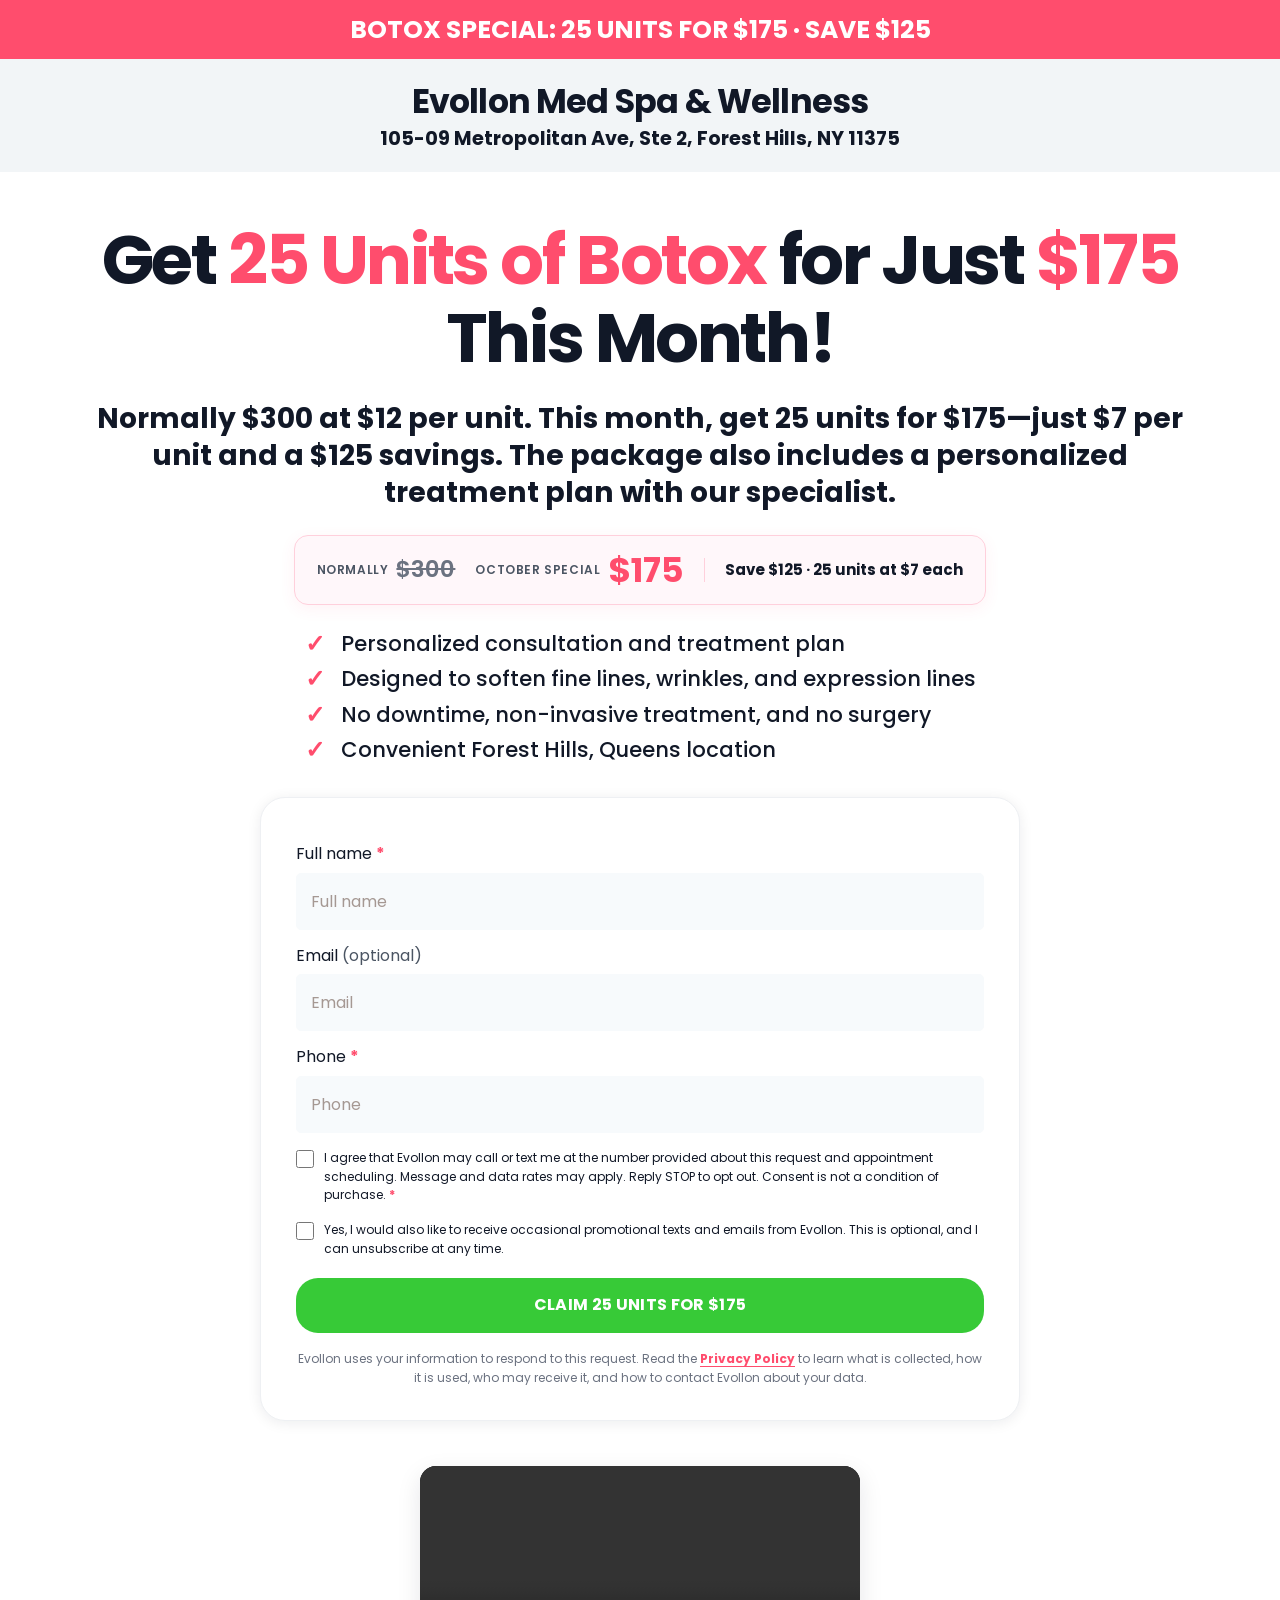
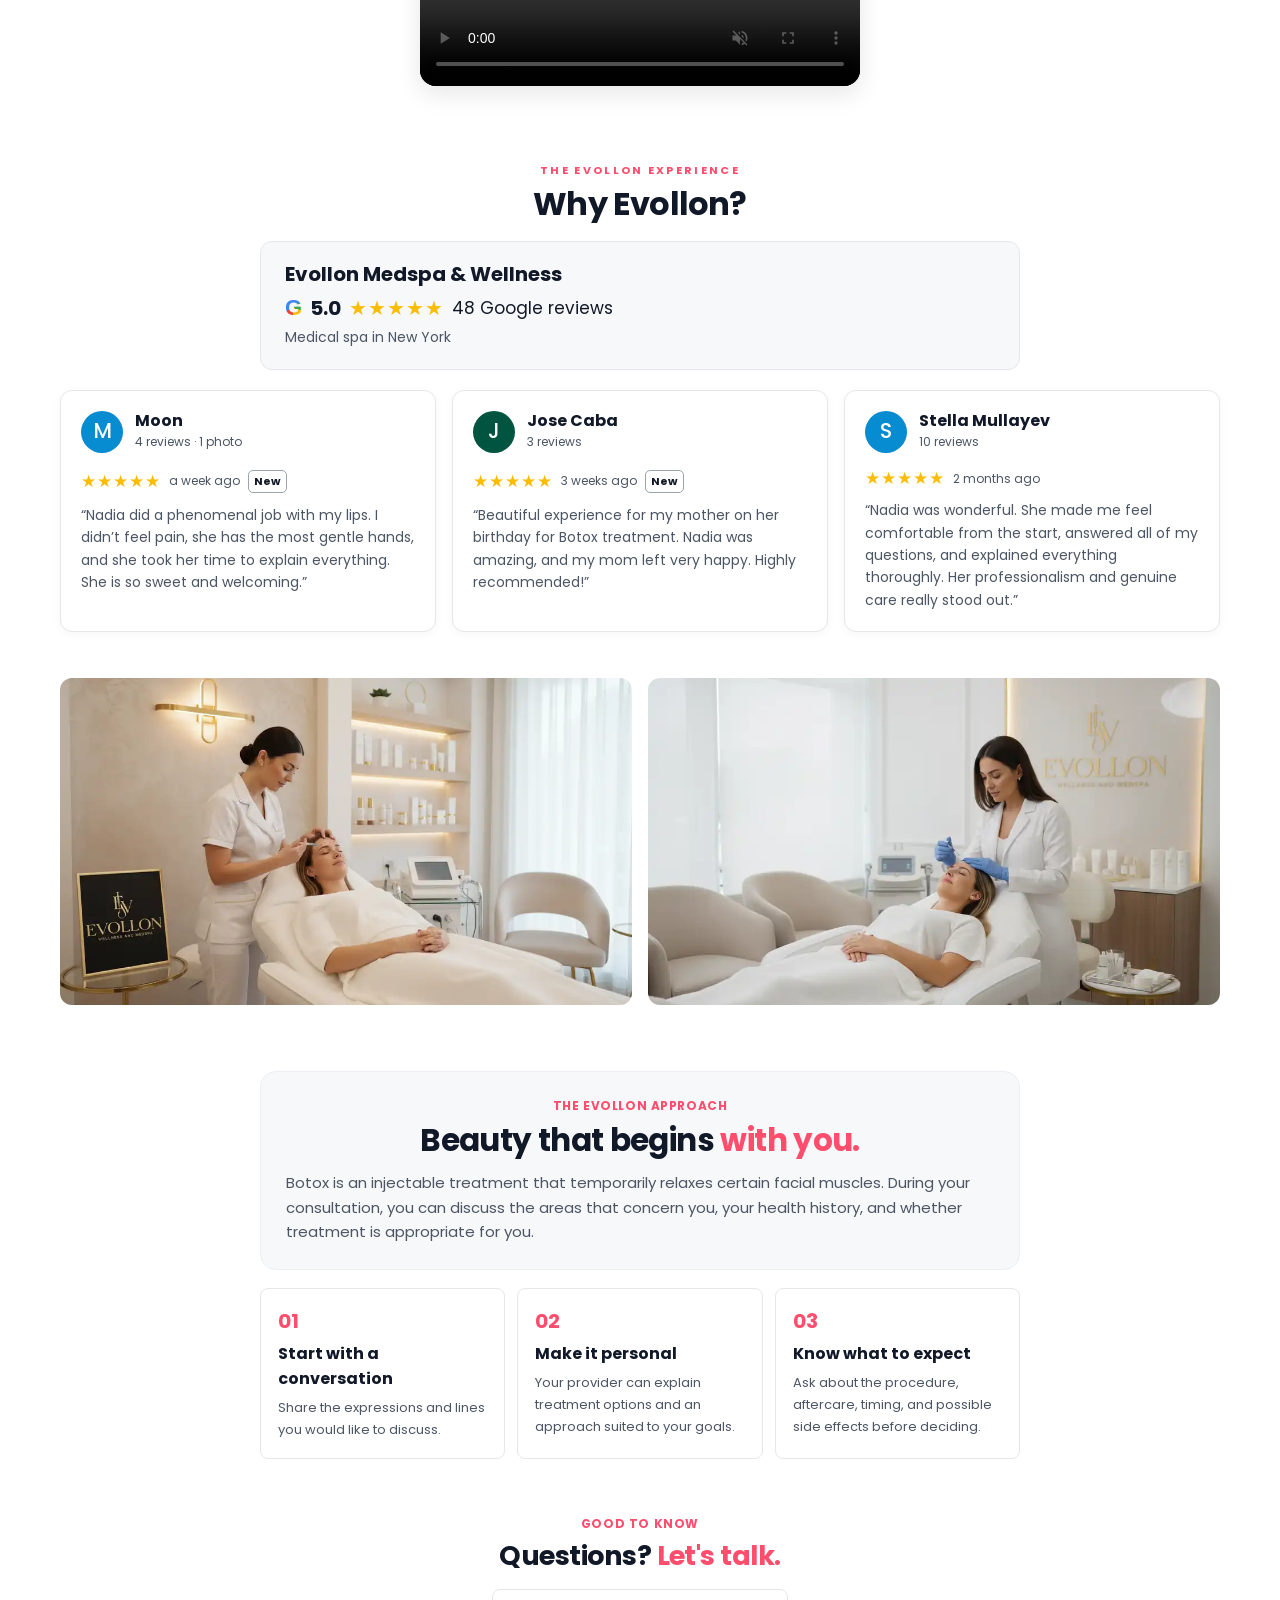
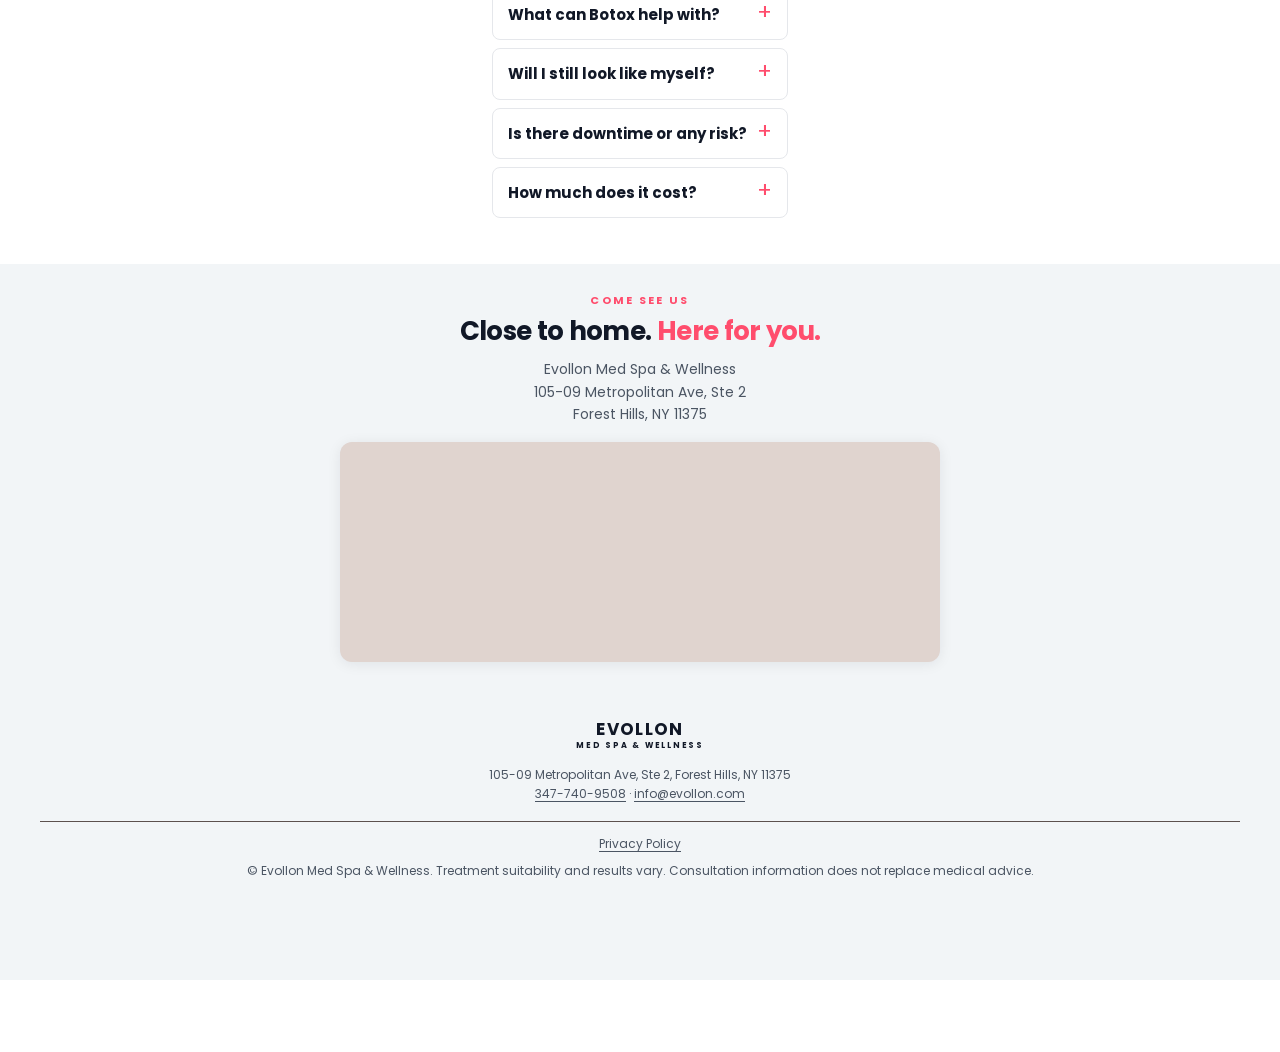
==== index.html @ 5fc11d5f "Update Botox promotional offer" ====
<!doctype html>
<html lang="en">
<head>
  <meta charset="utf-8">
  <meta name="viewport" content="width=device-width, initial-scale=1">
  <meta name="theme-color" content="#f8f2ee">
  <meta name="description" content="Explore Botox at Evollon Med Spa in Forest Hills, NY and request a personalized consultation.">
  <title>Botox Consultation | Evollon Med Spa</title>
  <link rel="preconnect" href="https://fonts.googleapis.com">
  <link rel="preconnect" href="https://fonts.gstatic.com" crossorigin>
  <link href="https://fonts.googleapis.com/css2?family=Poppins:ital,wght@0,400;0,500;0,600;0,700;1,400;1,700&amp;display=swap" rel="stylesheet">
  <link rel="stylesheet" href="styles.css">
  <script src="site.js" defer></script>
  <!-- Meta Pixel Code -->
  <script>
  !function(f,b,e,v,n,t,s)
  {if(f.fbq)return;n=f.fbq=function(){n.callMethod?
  n.callMethod.apply(n,arguments):n.queue.push(arguments)};
  if(!f._fbq)f._fbq=n;n.push=n;n.loaded=!0;n.version='2.0';
  n.queue=[];t=b.createElement(e);t.async=!0;
  t.src=v;s=b.getElementsByTagName(e)[0];
  s.parentNode.insertBefore(t,s)}(window,document,'script',
  'https://connect.facebook.net/en_US/fbevents.js');
  fbq('init','1474880180835813');
  fbq('track','PageView');
  </script>
  <noscript><img height="1" width="1" style="display:none" alt=""
  src="https://www.facebook.com/tr?id=1474880180835813&amp;ev=PageView&amp;noscript=1"></noscript>
  <!-- End Meta Pixel Code -->
</head>
<body data-treatment="botox">
  <div class="announcement">Botox Special: 25 Units for $175 · Save $125</div>
  <header class="site-header wrap">
    <div class="wordmark">Evollon Med Spa &amp; Wellness</div>
    <div class="header-address">105-09 Metropolitan Ave, Ste 2, Forest Hills, NY 11375</div>
  </header>
  <main>
    <section class="hero">
      <div class="hero-inner wrap">
        <div class="hero-copy">
          <div class="eyebrow"><span class="line"></span> A more rested look, still entirely you</div>
          <h1>Get <em>25 Units of Botox</em> for Just <em>$175</em> This Month!</h1>
          <p class="intro">Normally $300 at $12 per unit. This month, get 25 units for $175—just $7 per unit and a $125 savings. The package also includes a personalized treatment plan with our specialist.</p>
          <div class="offer-price" aria-label="Botox promotional pricing"><span class="offer-price-was"><small>Normally</small><s>$300</s></span><span class="offer-price-now"><small>October special</small><strong>$175</strong></span><span class="offer-price-save">Save $125 · 25 units at $7 each</span></div>
          <ul class="check-list"><li>Personalized consultation and treatment plan</li>
<li>Designed to soften fine lines, wrinkles, and expression lines</li>
<li>No downtime, non-invasive treatment, and no surgery</li>
<li>Convenient Forest Hills, Queens location</li></ul>
        </div>
      </div>
    </section>
    <section class="intro-strip"><div class="wrap strip-inner"><span>PERSONALIZED CARE</span><i></i><span>NATURAL LOOKING GOALS</span><i></i><span>FOREST HILLS, NEW YORK</span></div></section>
    <section class="content-section wrap" id="about"><div class="section-heading"><div class="eyebrow">THE EVOLLON APPROACH</div><h2>Beauty that begins <em>with you.</em></h2><p>Botox is an injectable treatment that temporarily relaxes certain facial muscles. During your consultation, you can discuss the areas that concern you, your health history, and whether treatment is appropriate for you.</p></div><div class="steps"><article class="step"><span>01</span><h3>Start with a conversation</h3><p>Share the expressions and lines you would like to discuss.</p></article>
<article class="step"><span>02</span><h3>Make it personal</h3><p>Your provider can explain treatment options and an approach suited to your goals.</p></article>
<article class="step"><span>03</span><h3>Know what to expect</h3><p>Ask about the procedure, aftercare, timing, and possible side effects before deciding.</p></article></div></section>
    <section class="consult-section" id="consultation"><div class="wrap consult-grid"><div class="consult-copy"><div class="eyebrow">LET'S TALK</div><h2>Your next step starts <em>here.</em></h2><p>Have a question about Botox? Share your details and Evollon will be in touch.</p><div class="contact-line"><span aria-hidden="true">⌖</span><div><strong>Visit us in Forest Hills</strong><br>105-09 Metropolitan Ave, Ste 2<br>Forest Hills, NY 11375<br><a href="tel:+13477409508">347-740-9508</a> · <a href="mailto:info@evollon.com">info@evollon.com</a></div></div></div><form class="form-card" id="lead-form" name="botox-lead" method="POST" data-netlify="true" aria-label="Ask about Botox"><input type="hidden" name="form-name" value="botox-lead"><input type="hidden" name="treatment" value="Botox"><input type="hidden" name="offer" value="25 units for $175 (normally $300; save $125)"><div class="form-title">Ask about Botox<span>We'll help you take the next step.</span></div><label for="full-name">Full name <span class="required">*</span></label><input id="full-name" name="name" autocomplete="name" required placeholder="Full name"><label for="email">Email <span class="optional">(optional)</span></label><input id="email" name="email" type="email" autocomplete="email" placeholder="Email"><label for="phone">Phone <span class="required">*</span></label><input id="phone" name="phone" type="tel" autocomplete="tel" inputmode="tel" required placeholder="Phone"><label class="consent-option" for="contact-consent"><input id="contact-consent" name="contact-consent" type="checkbox" value="Agreed" required><span>I agree that Evollon may call or text me at the number provided about this request and appointment scheduling. Message and data rates may apply. Reply STOP to opt out. Consent is not a condition of purchase. <span class="required">*</span></span></label><label class="consent-option" for="marketing-consent"><input id="marketing-consent" name="marketing-consent" type="checkbox" value="Agreed"><span>Yes, I would also like to receive occasional promotional texts and emails from Evollon. This is optional, and I can unsubscribe at any time.</span></label><button class="button button-primary submit" type="submit">Claim 25 units for $175</button><p class="form-fine">Evollon uses your information to respond to this request. Read the <a href="https://evollon.com/privacy-policy/" target="_blank" rel="noopener noreferrer">Privacy Policy</a> to learn what is collected, how it is used, who may receive it, and how to contact Evollon about your data.</p><div class="form-result" id="form-result" role="alert" hidden></div></form></div></section>
<section class="treatment-video" aria-label="Botox treatment video"><video controls autoplay muted loop playsinline preload="metadata"><source src="assets/evollon-botox.mp4" type="video/mp4">Your browser does not support this video.</video></section>
    <section class="trust-section"><div class="wrap trust-wrap"><div class="trust-heading"><div class="eyebrow">THE EVOLLON EXPERIENCE</div><h2>Why Evollon?</h2><div class="google-profile"><div class="google-profile-top"><strong>Evollon Medspa &amp; Wellness</strong></div><div><span class="google-g" aria-label="Google">G</span><b>5.0</b> <span class="stars" aria-label="5 out of 5 stars">★★★★★</span> <span>48 Google reviews</span></div><small>Medical spa in New York</small></div></div><div class="review-grid"><article class="review-card"><div class="review-head"><span class="review-avatar blue">M</span><div><strong>Moon</strong><small>4 reviews · 1 photo</small></div></div><div class="review-meta"><span class="stars" aria-label="5 out of 5 stars">★★★★★</span><span>a week ago</span><b>New</b></div><p>“Nadia did a phenomenal job with my lips. I didn’t feel pain, she has the most gentle hands, and she took her time to explain everything. She is so sweet and welcoming.”</p></article><article class="review-card"><div class="review-head"><span class="review-avatar green">J</span><div><strong>Jose Caba</strong><small>3 reviews</small></div></div><div class="review-meta"><span class="stars" aria-label="5 out of 5 stars">★★★★★</span><span>3 weeks ago</span><b>New</b></div><p>“Beautiful experience for my mother on her birthday for Botox treatment. Nadia was amazing, and my mom left very happy. Highly recommended!”</p></article><article class="review-card"><div class="review-head"><span class="review-avatar blue">S</span><div><strong>Stella Mullayev</strong><small>10 reviews</small></div></div><div class="review-meta"><span class="stars" aria-label="5 out of 5 stars">★★★★★</span><span>2 months ago</span></div><p>“Nadia was wonderful. She made me feel comfortable from the start, answered all of my questions, and explained everything thoroughly. Her professionalism and genuine care really stood out.”</p></article></div></div></section>
    <section class="evollon-gallery" aria-label="Evollon Med Spa treatment experience"><div class="wrap gallery-wrap"><img src="assets/evollon-treatment.webp" alt="Evollon Med Spa provider providing a facial treatment" width="1100" height="629" loading="lazy"><img src="assets/evollon-wellness.webp" alt="Evollon Med Spa provider attending to a client in a treatment room" width="1100" height="629" loading="lazy"></div></section>
    <section class="faq-section wrap"><div class="section-heading"><div class="eyebrow">GOOD TO KNOW</div><h2>Questions? <em>Let's talk.</em></h2></div><div class="faq-list"><details><summary>What can Botox help with?</summary><div class="answer">Botox can help soften some facial lines and wrinkles for a limited time. At your visit, your provider will talk with you about the areas you want to treat.</div></details>
<details><summary>Will I still look like myself?</summary><div class="answer">That is up to you and your provider. Tell them how much movement you want to keep. Your results may be different from someone else’s.</div></details>
<details><summary>Is there downtime or any risk?</summary><div class="answer">Many people return to their usual day soon after treatment. You may have redness, swelling, or bruising where you were treated. Botox also has important risks. Your provider will review them with you before treatment.</div></details>
<details><summary>How much does it cost?</summary><div class="answer">The regular price for 25 units is $300 at $12 per unit. This month’s promotional price is $175, or $7 per unit—a $125 savings. Ask your provider about the cost of any additional units before treatment.</div></details></div></section>
    <section class="visit-section"><div class="wrap visit-grid"><div><div class="eyebrow">COME SEE US</div><h2>Close to home. <em>Here for you.</em></h2><p>Evollon Med Spa &amp; Wellness<br>105-09 Metropolitan Ave, Ste 2<br>Forest Hills, NY 11375</p></div><div class="map-frame"><iframe title="Map to Evollon Med Spa in Forest Hills" src="https://www.google.com/maps?q=105-09%20Metropolitan%20Ave%20Ste%202%2C%20Forest%20Hills%2C%20NY%2011375&amp;output=embed" loading="lazy" referrerpolicy="no-referrer-when-downgrade"></iframe></div></div></section>
  </main>
  <footer><div class="wrap footer-inner"><div><span class="wordmark">EVOLLON <small>MED SPA &amp; WELLNESS</small></span><p>105-09 Metropolitan Ave, Ste 2, Forest Hills, NY 11375<br><a href="tel:+13477409508">347-740-9508</a> · <a href="mailto:info@evollon.com">info@evollon.com</a></p></div></div><div class="wrap footer-bottom"><a href="https://evollon.com/privacy-policy/" target="_blank" rel="noopener noreferrer">Privacy Policy</a><br>© Evollon Med Spa &amp; Wellness. Treatment suitability and results vary. Consultation information does not replace medical advice.</div></footer>
  <dialog class="thanks-dialog" id="thanks-dialog" aria-labelledby="thanks-title" aria-describedby="thanks-message"><h2 id="thanks-title">Thanks—your request has been received.</h2><p id="thanks-message">An Evollon team member will call or text you, usually within one business day. For immediate assistance, call <a href="tel:+13477409508">347-740-9508</a>.</p><button class="button button-primary" id="thanks-close" type="button">Close</button></dialog>
  <div class="sticky-cta is-hidden" id="sticky-cta"><a class="sticky-offer" href="#lead-form"><b>25 Units of Botox for $175</b><small>Normally $300 · Save $125 this October</small></a></div>
</body>
</html>
---- styles.css ----
:root{--ink:#312927;--muted:#6d625f;--rose:#ae6d72;--rose-dark:#93565c;--cream:#f8f2ee;--blush:#f2e6e2;--line:#e7dcd7;--white:#fff;--serif:"Poppins",Arial,sans-serif;--sans:"Poppins",Arial,sans-serif}
*{box-sizing:border-box}html{scroll-behavior:smooth}body{margin:0;background:var(--white);color:var(--ink);font-family:var(--sans);line-height:1.55}img{max-width:100%;display:block}button,input{font:inherit}a{color:inherit}.wrap{max-width:1200px;margin:0 auto;padding:0 28px}.announcement{background:var(--rose-dark);color:#fff;text-align:center;padding:9px 16px;font-size:11px;letter-spacing:.15em;text-transform:uppercase;font-weight:700}.announcement span{padding:0 10px;font-size:9px}.site-header{min-height:88px;display:flex;align-items:center;justify-content:space-between;gap:30px}.wordmark{text-decoration:none;font-family:var(--serif);font-size:28px;letter-spacing:.13em;line-height:.92;white-space:nowrap}.wordmark small{display:block;font-family:var(--sans);font-size:8px;letter-spacing:.29em;text-align:center;margin-top:8px;font-weight:700}.site-header nav{display:flex;align-items:center;gap:32px}.site-header nav a{text-decoration:none;font-size:13px;font-weight:700;color:var(--muted);padding:8px 0}.site-header nav a[aria-current=page]{color:var(--rose-dark);border-bottom:2px solid var(--rose-dark)}.header-phone{text-decoration:none;color:var(--rose-dark);font-size:13px;font-weight:700;white-space:nowrap}.header-phone span{padding-left:8px}.hero{background:var(--cream);overflow:hidden}.hero-inner{display:grid;grid-template-columns:1.1fr .9fr;min-height:650px;gap:70px;align-items:center}.hero-copy{padding:70px 0 75px}.eyebrow{font-size:11px;letter-spacing:.21em;text-transform:uppercase;color:var(--rose-dark);font-weight:700;display:flex;align-items:center;gap:12px}.line{height:1px;width:29px;background:var(--rose-dark);display:inline-block}.hero h1,.section-heading h2,.consult-copy h2,.visit-section h2,.other-treatment h2{font-family:var(--serif);font-weight:500;line-height:1.13;letter-spacing:-.025em}.hero h1{font-size:clamp(52px,5.5vw,83px);margin:25px 0 22px;max-width:650px}.hero h1 em,.section-heading h2 em,.consult-copy h2 em,.visit-section h2 em{color:var(--rose-dark);font-weight:500}.intro{font-size:17px;max-width:535px;color:var(--muted);margin:0 0 22px;line-height:1.75}.check-list{list-style:none;padding:0;margin:0 0 32px;display:grid;gap:9px;font-size:14px;font-weight:600}.check-list li{display:flex;align-items:start;gap:10px}.check-list li:before{content:"✓";display:grid;place-items:center;width:21px;height:21px;flex:0 0 21px;border-radius:50%;background:#eedbd8;color:var(--rose-dark);font-weight:800;font-size:13px}.hero-actions{display:flex;align-items:center;flex-wrap:wrap;gap:22px}.button{min-height:54px;display:inline-flex;justify-content:center;align-items:center;gap:30px;padding:13px 24px;text-decoration:none;border-radius:3px;border:1px solid transparent;font-size:12px;letter-spacing:.08em;text-transform:uppercase;font-weight:700;cursor:pointer;transition:background .2s,color .2s,transform .2s}.button:hover{transform:translateY(-2px)}.button-primary{background:var(--rose-dark);color:#fff}.button-primary:hover{background:#784449}.button-outline{border-color:var(--rose-dark);color:var(--rose-dark);background:transparent}.button-outline:hover{background:var(--rose-dark);color:#fff}.text-link{font-size:13px;color:var(--ink);text-underline-offset:4px}.price-note{margin-top:34px;display:flex;align-items:center;gap:12px;border-top:1px solid var(--line);padding-top:20px;max-width:490px}.price-note>span{font-size:25px;color:var(--rose)}.price-note strong{display:block;font-size:13px}.price-note small{display:block;color:var(--muted);font-size:12px}.hero-art{height:650px;position:relative;align-self:stretch;min-width:0}.hero-art img{width:100%;height:100%;object-fit:cover;object-position:center 25%}.hero-art:before{content:"";position:absolute;z-index:1;inset:18px -18px -18px 18px;border:1px solid #d7beb8;pointer-events:none}.photo-caption{position:absolute;z-index:2;left:-26px;bottom:30px;background:#fff;padding:15px 19px;font-family:var(--serif);font-size:17px;font-style:italic;box-shadow:0 10px 35px #31292718}.photo-caption span{font-family:var(--sans);font-style:normal;font-size:9px;font-weight:700;letter-spacing:.18em;margin-left:30px}.intro-strip{background:#e9d7d1;padding:19px 0}.strip-inner{display:flex;align-items:center;justify-content:center;gap:36px;color:#7c5856}.strip-inner span{font-size:10px;letter-spacing:.22em;font-weight:700}.strip-inner i{width:4px;height:4px;border-radius:50%;background:#a16c69}.content-section{padding-top:112px;padding-bottom:118px}.section-heading{text-align:center;max-width:690px;margin:0 auto}.section-heading .eyebrow{justify-content:center}.section-heading h2,.consult-copy h2,.visit-section h2{font-size:clamp(39px,4vw,59px);margin:18px 0}.section-heading p{color:var(--muted);font-size:16px;line-height:1.8;margin:0}.steps{display:grid;grid-template-columns:repeat(3,1fr);gap:22px;margin-top:62px}.step{padding:29px 28px 30px;border:1px solid var(--line);background:#fffaf8}.step span{color:var(--rose);font-family:var(--serif);font-size:31px}.step h3{font-family:var(--serif);font-size:23px;font-weight:500;margin:16px 0 7px}.step p{font-size:14px;color:var(--muted);line-height:1.7;margin:0}.consult-section{background:var(--cream);padding:100px 0}.consult-grid{display:grid;grid-template-columns:1fr 1fr;gap:11%;align-items:center}.consult-copy h2{max-width:500px}.consult-copy>p{max-width:490px;color:var(--muted);font-size:16px;line-height:1.8;margin-bottom:36px}.contact-line{display:flex;align-items:start;gap:17px;margin-top:24px;font-size:14px;color:var(--muted)}.contact-line>span{display:grid;place-items:center;flex:0 0 35px;height:35px;border-radius:50%;background:#ead7d0;color:var(--rose-dark);font-size:19px}.contact-line strong{color:var(--ink)}.contact-line a{color:var(--rose-dark)}.form-card{background:#fff;padding:40px;box-shadow:0 18px 50px #4b2b2714;border:1px solid #f0e7e3}.form-title{font-family:var(--serif);font-size:30px;line-height:1.2;margin-bottom:30px}.form-title span{display:block;font-family:var(--sans);font-size:13px;color:var(--muted);margin-top:9px}.form-card label{display:block;font-size:12px;font-weight:700;margin:18px 0 7px}.form-card input{width:100%;height:50px;border:1px solid #e9ded9;background:#fcfaf9;border-radius:2px;padding:0 14px;color:var(--ink);outline:none}.form-card input:focus{border-color:var(--rose-dark);box-shadow:0 0 0 3px #ae6d7220}.form-card input::placeholder{color:#a59893}.submit{width:100%;margin-top:26px}.form-fine{font-size:11px;line-height:1.6;color:var(--muted);margin:16px 0 0}.form-result{margin-top:18px;background:#f6ebe7;padding:15px;font-size:13px;overflow-wrap:anywhere}.form-result a{color:var(--rose-dark);font-weight:700}.faq-section{padding-top:108px;padding-bottom:110px}.faq-list{max-width:820px;margin:43px auto 0}.faq-list details{border-bottom:1px solid var(--line)}.faq-list details:first-child{border-top:1px solid var(--line)}.faq-list summary{padding:20px 36px 20px 4px;cursor:pointer;list-style:none;font-weight:700;font-size:15px;position:relative}.faq-list summary::-webkit-details-marker{display:none}.faq-list summary:after{content:"+";position:absolute;right:4px;top:15px;font-size:25px;line-height:1;color:var(--rose-dark);font-weight:400}.faq-list details[open] summary:after{content:"−"}.answer{font-size:14px;color:var(--muted);line-height:1.8;padding:0 30px 20px 4px}.visit-section{background:#f3e8e3;padding:83px 0}.visit-grid{display:grid;grid-template-columns:.83fr 1.17fr;gap:10%;align-items:center}.visit-section h2{max-width:480px}.visit-section p{line-height:1.8;color:var(--muted);margin:24px 0}.map-frame{height:320px;background:#e0d4cf;box-shadow:0 15px 45px #392b2720}.map-frame iframe{width:100%;height:100%;border:0}.other-treatment{display:flex;align-items:center;justify-content:space-between;gap:20px;padding-top:57px;padding-bottom:57px}.other-treatment h2{font-size:32px;margin:10px 0 0}footer{background:#342c2a;color:#fff;padding:55px 0 100px}.footer-inner{display:flex;justify-content:space-between;gap:20px;align-items:start}.footer-inner .wordmark{display:inline-block}.footer-inner p,.footer-bottom{font-size:12px;color:#d1c5c0}.footer-inner p{margin:21px 0 0}.footer-inner>a{font-size:15px;color:#fff}.footer-bottom{margin-top:49px;border-top:1px solid #5c514e;padding-top:21px}.sticky-cta{position:fixed;z-index:20;bottom:0;left:0;right:0;background:#fff;box-shadow:0 -4px 25px #31292718;padding:12px 28px;display:none;align-items:center;justify-content:center;gap:20px;font-size:13px;font-weight:700}.sticky-cta a{background:var(--rose-dark);color:#fff;text-decoration:none;padding:10px 18px;font-size:12px;letter-spacing:.05em}.sticky-cta a span{padding-left:12px}#consultation{scroll-margin-top:20px}
@media(max-width:900px){.site-header{min-height:76px}.hero-inner{gap:30px}.hero-art{height:570px}.hero h1{font-size:56px}.consult-grid{gap:6%}.form-card{padding:30px}.visit-grid{gap:6%}}
@media(max-width:700px){.wrap{padding-left:20px;padding-right:20px}.announcement{font-size:9px;letter-spacing:.1em}.site-header{flex-wrap:wrap;min-height:0;padding-top:19px;padding-bottom:16px;gap:16px}.wordmark{font-size:23px}.site-header nav{order:3;width:100%;justify-content:center;gap:35px}.site-header nav a{font-size:12px}.header-phone{font-size:12px}.hero-inner{display:flex;flex-direction:column;gap:0;padding-top:0;padding-bottom:0}.hero-copy{padding:55px 0 38px}.hero h1{font-size:clamp(47px,11vw,65px);margin:19px 0}.intro{font-size:15px}.hero-actions{align-items:start;gap:15px;flex-direction:column}.hero-art{height:470px;width:100%;align-self:auto}.hero-art:before{inset:14px -8px -14px 8px}.photo-caption{left:-8px;bottom:18px;font-size:14px}.strip-inner{gap:11px;flex-wrap:wrap}.strip-inner span{font-size:8px;letter-spacing:.1em}.content-section,.faq-section{padding-top:75px;padding-bottom:75px}.section-heading h2,.consult-copy h2,.visit-section h2{font-size:42px}.section-heading p{font-size:15px}.steps{grid-template-columns:1fr;margin-top:35px;gap:12px}.step{padding:22px}.step h3{margin-top:7px}.consult-section{padding:72px 0}.consult-grid,.visit-grid{grid-template-columns:1fr;gap:36px}.consult-copy>p{font-size:15px}.form-card{padding:26px}.visit-section{padding:70px 0}.map-frame{height:290px}.other-treatment{align-items:start;flex-direction:column}.other-treatment h2{font-size:30px}.footer-inner{flex-direction:column}.footer-bottom{margin-top:30px}.sticky-cta{display:flex}.sticky-cta.is-hidden{display:none}body{padding-bottom:56px}}
@media(max-width:390px){.header-phone{font-size:11px}.wordmark{font-size:20px}.announcement span{padding:0 4px}.hero h1{font-size:45px}.strip-inner i{display:none}.strip-inner span{width:100%;text-align:center}}
@media(prefers-reduced-motion:reduce){html{scroll-behavior:auto}.button{transition:none}}

/* Reference-inspired, image-free treatment funnel */
:root{--ink:#111827;--muted:#4b5563;--rose:#ff5c8a;--rose-dark:#ff4d6d;--cream:#f2f5f7;--blush:#f7f8fa;--line:#e5e7eb;--serif:"Poppins",Arial,sans-serif}
body{font-family:var(--sans);padding-bottom:72px}
main{display:flex;flex-direction:column}
.announcement{background:var(--rose-dark);font-size:14px;letter-spacing:.025em;padding:12px 16px}
.site-header{background:var(--cream);max-width:none;min-height:0;padding:17px 16px 15px;display:flex;flex-direction:column;justify-content:center;gap:8px;text-align:center}
.wordmark{font-family:var(--sans);font-size:23px;font-weight:700;letter-spacing:.08em}
.wordmark small{font-size:8px;letter-spacing:.22em;margin-top:5px}
.site-header nav{display:flex;order:0;width:auto;gap:24px;justify-content:center}
.site-header nav a{padding:3px 0;font-size:12px}
.site-header .header-phone{font-size:12px;font-weight:600}
.hero{order:0;background:#fff}
.hero-inner{display:block;max-width:760px;min-height:0;text-align:center;padding:0 20px}
.hero-copy{padding:30px 0 18px}
.hero .eyebrow{justify-content:center;font-size:11px;letter-spacing:.1em}
.hero .eyebrow .line{display:none}
.hero h1{font-family:var(--sans);font-size:clamp(32px,5vw,49px);font-weight:700;letter-spacing:-.035em;line-height:1.18;max-width:none;margin:18px auto 12px}
.hero h1 em{font-family:var(--sans);font-weight:700;font-style:normal;color:var(--rose-dark)}
.hero .intro{margin:0 auto 16px;max-width:630px;font-size:17px;line-height:1.55;color:var(--ink);font-weight:500}
.check-list{width:fit-content;text-align:left;margin:0 auto 20px;gap:5px;font-size:16px;font-weight:500}
.check-list li:before{background:none;display:block;width:18px;flex-basis:18px;color:var(--rose-dark);font-size:17px}
.hero-actions{justify-content:center;gap:13px}
.hero-actions .text-link{font-size:12px}
.button{border-radius:20px;min-height:48px;letter-spacing:.02em;font-size:13px}
.button-primary{background:#37ca37}
.button-primary:hover{background:#28aa28}
.price-note{justify-content:center;text-align:center;border:1px solid var(--line);background:#f7f8fa;border-radius:12px;padding:11px 16px;max-width:550px;margin:21px auto 0}
.price-note>span{color:var(--rose-dark)}
.price-note strong{font-size:14px}
.price-note small{font-size:12px}
.intro-strip{display:none}
.consult-section{order:1;background:#fff;padding:0 16px 45px}
.consult-grid{display:block;max-width:600px;padding:0}
.consult-copy{display:none}
.form-card{max-width:550px;margin:0 auto;border-radius:25px;padding:22px 24px 26px;box-shadow:0 2px 14px #11182714;border:1px solid #eef0f3}
.form-title{font-family:var(--sans);font-size:21px;font-weight:700;text-align:center;margin-bottom:18px}
.form-title span{font-family:var(--sans);font-size:13px;font-weight:400}
.form-card label{font-size:14px;font-weight:400;margin:13px 0 5px}
.form-card input{background:#f7fafc;border-color:#f7fafc;border-radius:5px;height:51px}
.form-card input:focus{border-color:#188bf6;box-shadow:none}
.submit{margin-top:20px;width:100%;border-radius:19px}
.form-fine{font-size:11px;text-align:center;color:#6b7280}
.form-result{border-radius:8px}
.content-section{order:2;max-width:none;background:#fff;padding:22px 16px 36px}
.content-section .section-heading{max-width:760px;background:#f7f8fa;border:1px solid #eceff3;border-radius:16px;padding:25px 25px 0}
.section-heading .eyebrow{font-size:12px;letter-spacing:.05em}
.section-heading h2{font-family:var(--sans);font-size:31px;font-weight:700;letter-spacing:-.02em;margin:7px 0 13px}
.section-heading h2 em{font-style:normal;color:var(--rose-dark);font-weight:700}
.section-heading p{font-size:15px;text-align:left;line-height:1.65;padding-bottom:24px}
.steps{max-width:760px;margin:18px auto 0;gap:12px}
.step{background:#fff;border-radius:8px;padding:17px}
.step span{font-family:var(--sans);font-weight:700;color:var(--rose-dark);font-size:20px}
.step h3{font-family:var(--sans);font-size:16px;font-weight:700;margin:5px 0}
.step p{font-size:13px}
.faq-section{order:3;max-width:792px;padding:20px 16px 38px}
.faq-section .section-heading h2{font-size:27px}
.faq-list{margin:18px auto 0}
.faq-list details{border:1px solid var(--line);border-radius:8px;margin-bottom:8px}
.faq-list details:first-child{border-top:1px solid var(--line)}
.faq-list summary{padding:13px 40px 13px 15px;font-size:15px}
.faq-list summary:after{right:15px;top:11px;font-size:22px}
.answer{padding:0 15px 14px;font-size:14px}
.visit-section{order:4;background:var(--cream);padding:28px 16px 36px}
.visit-grid{display:block;max-width:600px;padding:0;text-align:center}
.visit-section .eyebrow{justify-content:center}
.visit-section h2{font-family:var(--sans);font-size:26px;font-weight:700;max-width:none;margin:8px 0 12px}
.visit-section h2 em{font-style:normal;font-weight:700;color:var(--rose-dark)}
.visit-section p{margin:0 0 16px;font-size:14px;line-height:1.6}
.visit-section .button{margin-bottom:18px;background:#fff;border-color:var(--line);color:var(--ink)}
.map-frame{height:220px;border-radius:12px;overflow:hidden;box-shadow:0 2px 14px #11182714}
.other-treatment{order:5;max-width:760px;padding:28px 16px;justify-content:center;text-align:center;flex-wrap:wrap}
.other-treatment h2{font-family:var(--sans);font-size:20px;font-weight:700}
.other-treatment .button{border-color:var(--rose-dark);color:var(--rose-dark)}
footer{background:var(--cream);color:var(--ink);padding:24px 16px 100px;text-align:center}
.footer-inner{display:block;padding:0}
.footer-inner .wordmark{font-size:17px}
.footer-inner p,.footer-bottom{color:var(--muted)}
.footer-inner p{margin:10px 0}
.footer-inner>a{color:var(--ink)}
.footer-bottom{margin-top:18px;padding:13px 0 0}
.sticky-cta{display:flex;background:#fffffff0;backdrop-filter:blur(8px);border-top:1px solid var(--line);box-shadow:none;padding:9px 16px}
.sticky-cta .sticky-offer{display:block;width:100%;max-width:760px;margin:0 auto;background:var(--rose-dark);color:#fff;border-radius:28px;padding:10px 18px;text-align:center;text-decoration:none;line-height:1.2}
.sticky-offer b,.sticky-offer small{display:block}.sticky-offer b{font-size:16px;font-weight:700}.sticky-offer small{font-size:11px;font-weight:400;margin-top:3px}
.sticky-cta.is-hidden{display:none}
.thanks-dialog{width:min(420px,calc(100% - 32px));border:1px solid var(--line);border-radius:18px;padding:32px;text-align:center;box-shadow:0 18px 65px #11182733;color:var(--ink);font-family:var(--sans)}
.thanks-dialog::backdrop{background:#11182799}
.thanks-dialog h2{font-size:23px;line-height:1.3;margin:0 0 24px}
.thanks-dialog .button{min-width:140px;background:var(--rose-dark)}
@media(max-width:700px){.announcement{font-size:12px}.site-header{padding:15px 16px}.hero-copy{padding:27px 0 17px}.hero h1{font-size:clamp(31px,8vw,40px)}.hero .intro{font-size:15px}.check-list{font-size:15px}.hero-actions{flex-direction:column;align-items:center}.content-section{padding-top:14px}.steps{grid-template-columns:1fr}.form-card{padding:20px}.other-treatment{flex-direction:column;align-items:center}.sticky-cta{justify-content:space-between;font-size:12px}.sticky-cta span{max-width:55%}}

/* Larger, screenshot-inspired hero while keeping Evollon's current offer neutral. */
.announcement{font-size:clamp(16px,2.1vw,25px);font-weight:700;line-height:1.25;padding:14px 16px;letter-spacing:0;white-space:nowrap}
.announcement u{text-underline-offset:4px;text-decoration-thickness:2px}
.site-header{padding:23px 16px 20px;gap:4px}
.site-header .wordmark{font-family:var(--sans);font-size:clamp(25px,2.6vw,34px);font-weight:700;letter-spacing:-.025em;line-height:1.2}
.header-address{font-size:clamp(14px,1.5vw,20px);font-weight:700;line-height:1.35}
.site-header nav{margin-top:7px;gap:22px}
.site-header .header-phone{margin-top:2px}
.hero-inner{max-width:1210px;padding:0 20px}
.hero-copy{padding:49px 0 17px}
.hero .eyebrow{display:none}
.hero h1{font-size:clamp(42px,5.4vw,72px);line-height:1.13;letter-spacing:-.035em;max-width:1190px;margin:0 auto 23px}
.hero .intro{font-size:clamp(19px,2.2vw,30px);font-weight:700;line-height:1.3;max-width:1110px;margin-bottom:25px}
.offer-price{display:flex;align-items:center;justify-content:center;gap:20px;flex-wrap:wrap;width:fit-content;max-width:760px;margin:0 auto 25px;padding:16px 22px;border:1px solid #ffd0dc;border-radius:14px;background:#fff7fa;box-shadow:0 4px 16px #ff4d6d12}
.offer-price span{display:flex;align-items:center;gap:8px}
.offer-price small{font-size:12px;font-weight:600;color:var(--muted);text-transform:uppercase;letter-spacing:.05em}
.offer-price-was s{font-size:23px;color:#6b7280;font-weight:600}
.offer-price-now strong{font-size:34px;line-height:1;color:var(--rose-dark)}
.offer-price-save{padding-left:20px;border-left:1px solid #ffd0dc;color:var(--ink);font-size:15px;font-weight:700}
.check-list{max-width:930px;margin:0 auto 15px;font-size:clamp(17px,1.65vw,23px);line-height:1.35;gap:7px}
.check-list li{gap:12px}
.check-list li:before{font-size:24px;width:24px;flex-basis:24px;line-height:1.2}
.price-note{max-width:640px;margin:27px auto 0}
.consult-grid{max-width:760px}
.form-card{max-width:760px;padding:30px 35px 32px}
.form-title{display:none}
.form-card label{font-size:16px;margin:14px 0 6px}
.form-card label .required{color:var(--rose-dark);font-weight:700}
.form-card input{height:57px;font-size:16px}
.submit{font-size:16px;border-radius:22px;min-height:55px}
.form-fine{font-size:12px}
.treatment-video{order:1;max-width:760px;width:100%;margin:0 auto 46px;padding:0 16px;text-align:center}
.treatment-video video{display:block;width:min(100%,440px);max-height:680px;margin:0 auto;border-radius:16px;background:#111;box-shadow:0 8px 24px #1118271a}
.trust-section{order:2;background:#fff;padding:30px 16px 46px}
.trust-wrap{max-width:1160px;padding:0}
.trust-heading{text-align:center;max-width:760px;margin:0 auto}
.trust-heading .eyebrow{justify-content:center}
.trust-heading h2{font-size:32px;line-height:1.2;margin:6px 0 18px;font-weight:700;letter-spacing:-.025em}
.google-profile{background:#f7f8fa;border:1px solid var(--line);border-radius:12px;padding:20px 24px;text-align:left}
.google-profile-top{display:flex;justify-content:space-between;align-items:center;gap:14px;margin-bottom:6px}
.google-profile>strong{font-size:20px;display:block;margin-bottom:6px}
.google-profile-top>strong{font-size:20px;line-height:1.25}
.google-badge{display:inline-flex;align-items:center;gap:6px;white-space:nowrap;font-size:12px;font-weight:600;color:#5f6368}
.google-g{font-size:22px;font-family:Arial,sans-serif;font-weight:700;line-height:1;background:conic-gradient(from -45deg,#4285f4 0 25%,#34a853 0 42%,#fbbc05 0 64%,#ea4335 0 82%,#4285f4 0);-webkit-background-clip:text;background-clip:text;color:transparent}
.google-profile div{display:flex;align-items:center;flex-wrap:wrap;gap:8px;font-size:17px}
.google-profile div>b{font-size:20px}
.google-profile small{display:block;color:var(--muted);font-size:14px;margin-top:3px}
.stars{color:#fbbc04;letter-spacing:1px;font-size:20px;line-height:1}
.review-grid{display:grid;grid-template-columns:repeat(3,1fr);gap:16px;margin-top:20px}
.review-card{border:1px solid var(--line);border-radius:12px;padding:20px;background:#fff;box-shadow:0 2px 10px #1118270a}
.review-head{display:flex;gap:12px;align-items:center}
.review-avatar{width:42px;height:42px;border-radius:50%;display:grid;place-items:center;color:#fff;font-size:21px;font-weight:500}
.review-avatar.blue{background:#078bd1}.review-avatar.green{background:#005440}
.review-head strong{display:block;font-size:16px;line-height:1.2}.review-head small{display:block;font-size:12px;color:var(--muted);margin-top:3px}
.review-meta{display:flex;align-items:center;gap:8px;flex-wrap:wrap;margin:17px 0 11px;font-size:12px;color:var(--muted)}
.review-meta .stars{font-size:17px}.review-meta b{font-size:11px;border:1px solid #9ca3af;border-radius:5px;padding:2px 5px;color:var(--ink)}
.review-card p{font-size:14px;line-height:1.6;color:#4b5563;margin:0}
.evollon-gallery{order:3;background:#fff;padding:0 16px 44px}
.gallery-wrap{max-width:1160px;padding:0;display:grid;grid-template-columns:1fr 1fr;gap:16px}
.gallery-wrap img{width:100%;height:auto;aspect-ratio:1100/629;object-fit:cover;border-radius:12px;background:#f2f5f7}
.content-section{order:4}.faq-section{order:5}.visit-section{order:6}.other-treatment{order:7}
@media(max-width:700px){.announcement{font-size:clamp(12px,3.4vw,14px);padding:11px 8px}.site-header{padding:17px 14px 15px}.site-header .wordmark{font-size:22px}.header-address{font-size:12px}.hero-inner{padding:0 16px}.hero-copy{padding:31px 0 12px}.hero h1{font-size:clamp(33px,8.7vw,45px);margin-bottom:16px}.hero .intro{font-size:17px;line-height:1.4;margin-bottom:20px}.check-list{font-size:16px;gap:8px}.check-list li:before{font-size:18px;width:19px;flex-basis:19px}.price-note{margin-top:22px}.form-card{padding:21px 19px 24px}.form-card label{font-size:14px}.form-card input{height:51px}.submit{font-size:14px;min-height:49px}.sticky-cta{padding:8px 12px}.sticky-offer b{font-size:15px}.sticky-offer small{font-size:10px}}
@media(max-width:700px){.trust-section{padding:25px 16px 32px}.trust-heading h2{font-size:28px}.google-profile{padding:16px}.google-profile>strong,.google-profile-top>strong{font-size:17px}.google-profile-top{align-items:flex-start}.google-badge{font-size:10px;gap:4px}.google-g{font-size:18px}.google-profile div{font-size:14px;gap:6px}.google-profile div>b{font-size:17px}.stars{font-size:17px}.review-grid{grid-template-columns:1fr;gap:10px}.review-card{padding:17px}.treatment-video{order:3;margin:0 auto 32px;padding:0 16px}.treatment-video video{width:100%;max-height:none}.evollon-gallery{padding:0 16px 32px}.gallery-wrap{grid-template-columns:1fr;gap:12px}}
@media(max-width:700px){.offer-price{gap:10px 16px;padding:14px 16px;margin-bottom:22px}.offer-price-was s{font-size:20px}.offer-price-now strong{font-size:29px}.offer-price-save{width:100%;justify-content:center;padding:10px 0 0;border-left:0;border-top:1px solid #ffd0dc;font-size:14px}}

/* Contact, consent, and privacy details */
.optional{color:var(--muted);font-weight:400}
.consent-option{display:flex!important;align-items:flex-start;gap:10px;font-size:12px!important;font-weight:400!important;line-height:1.55;margin:16px 0 0!important;cursor:pointer}
.form-card .consent-option input{width:18px;height:18px;flex:0 0 18px;margin:1px 0 0;accent-color:var(--rose-dark)}
.form-fine a,.contact-line a{color:var(--rose-dark);font-weight:700;text-underline-offset:3px}
.footer-inner a,.footer-bottom a{color:inherit;text-underline-offset:3px}
.footer-bottom>a{display:inline-block;margin-bottom:8px}
.thanks-dialog p{color:var(--muted);font-size:14px;line-height:1.6;margin:0 0 24px}
.thanks-dialog p a{color:var(--rose-dark);font-weight:700}
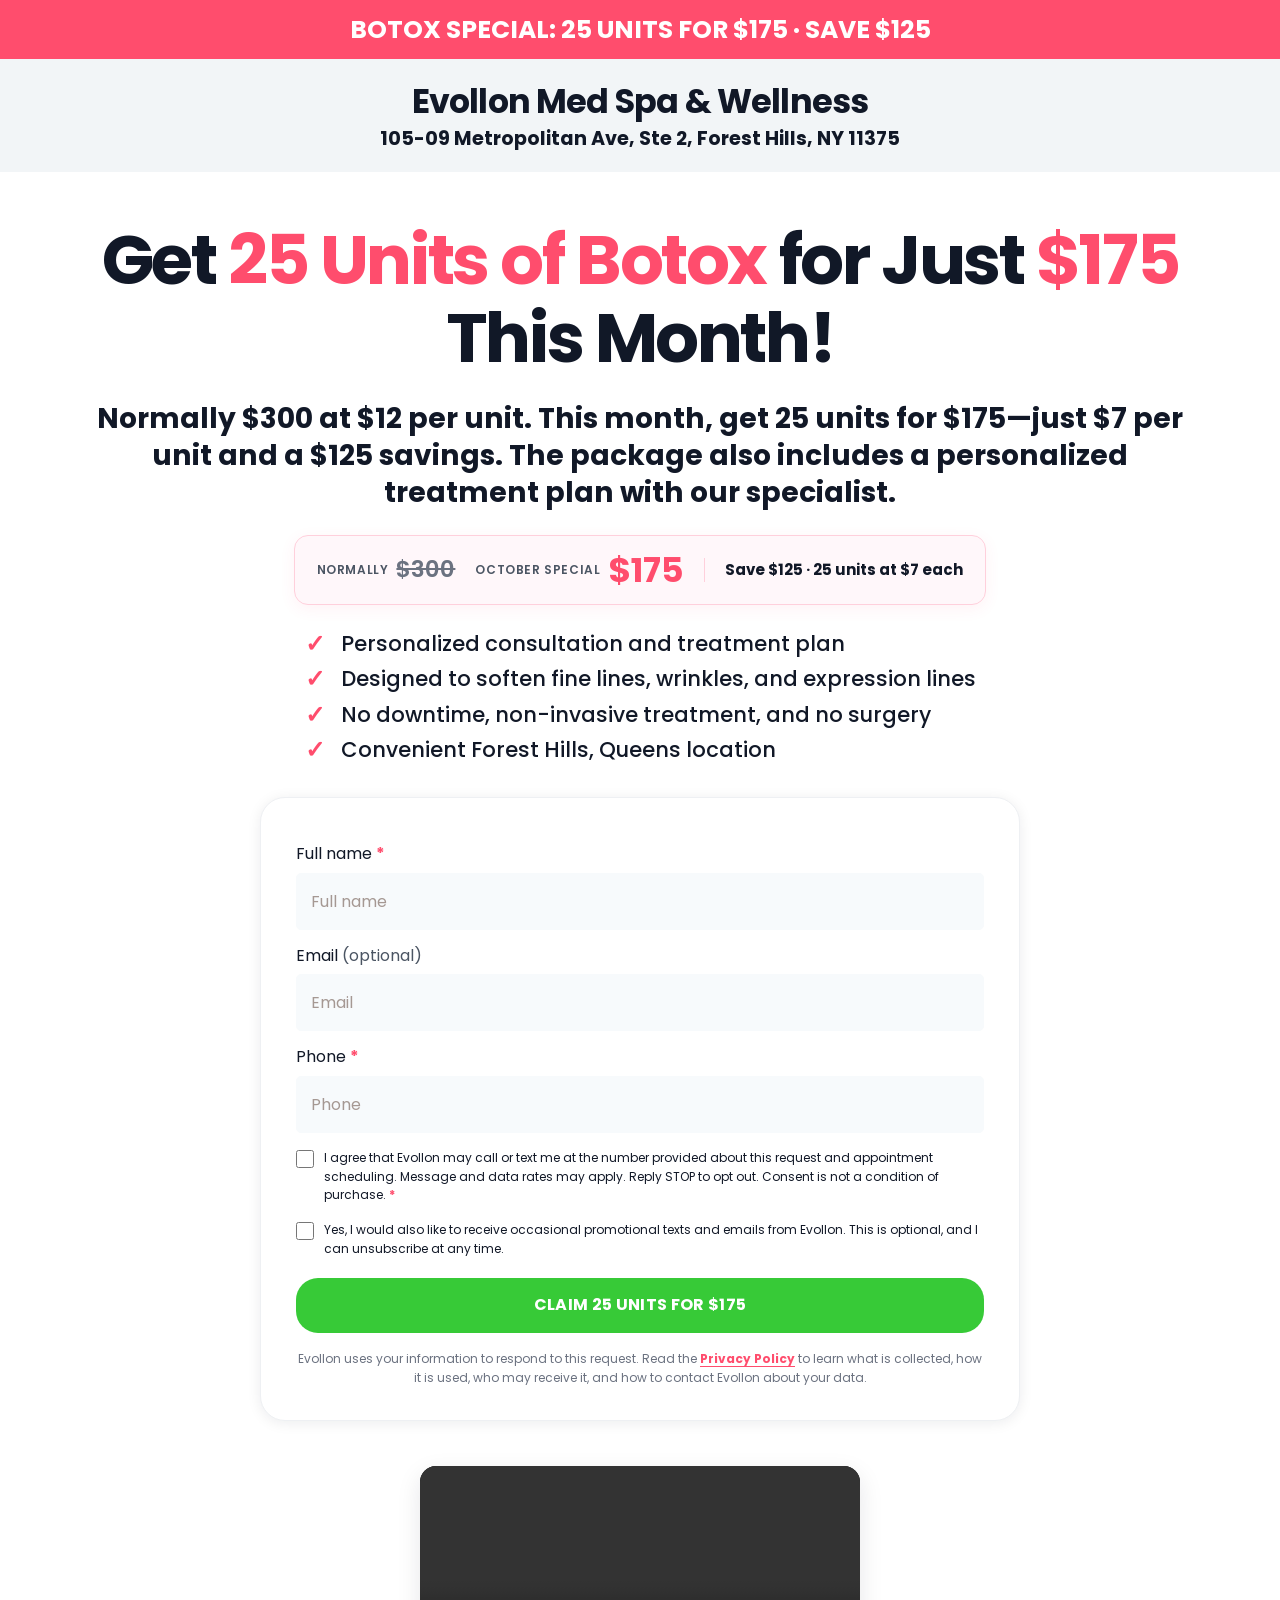
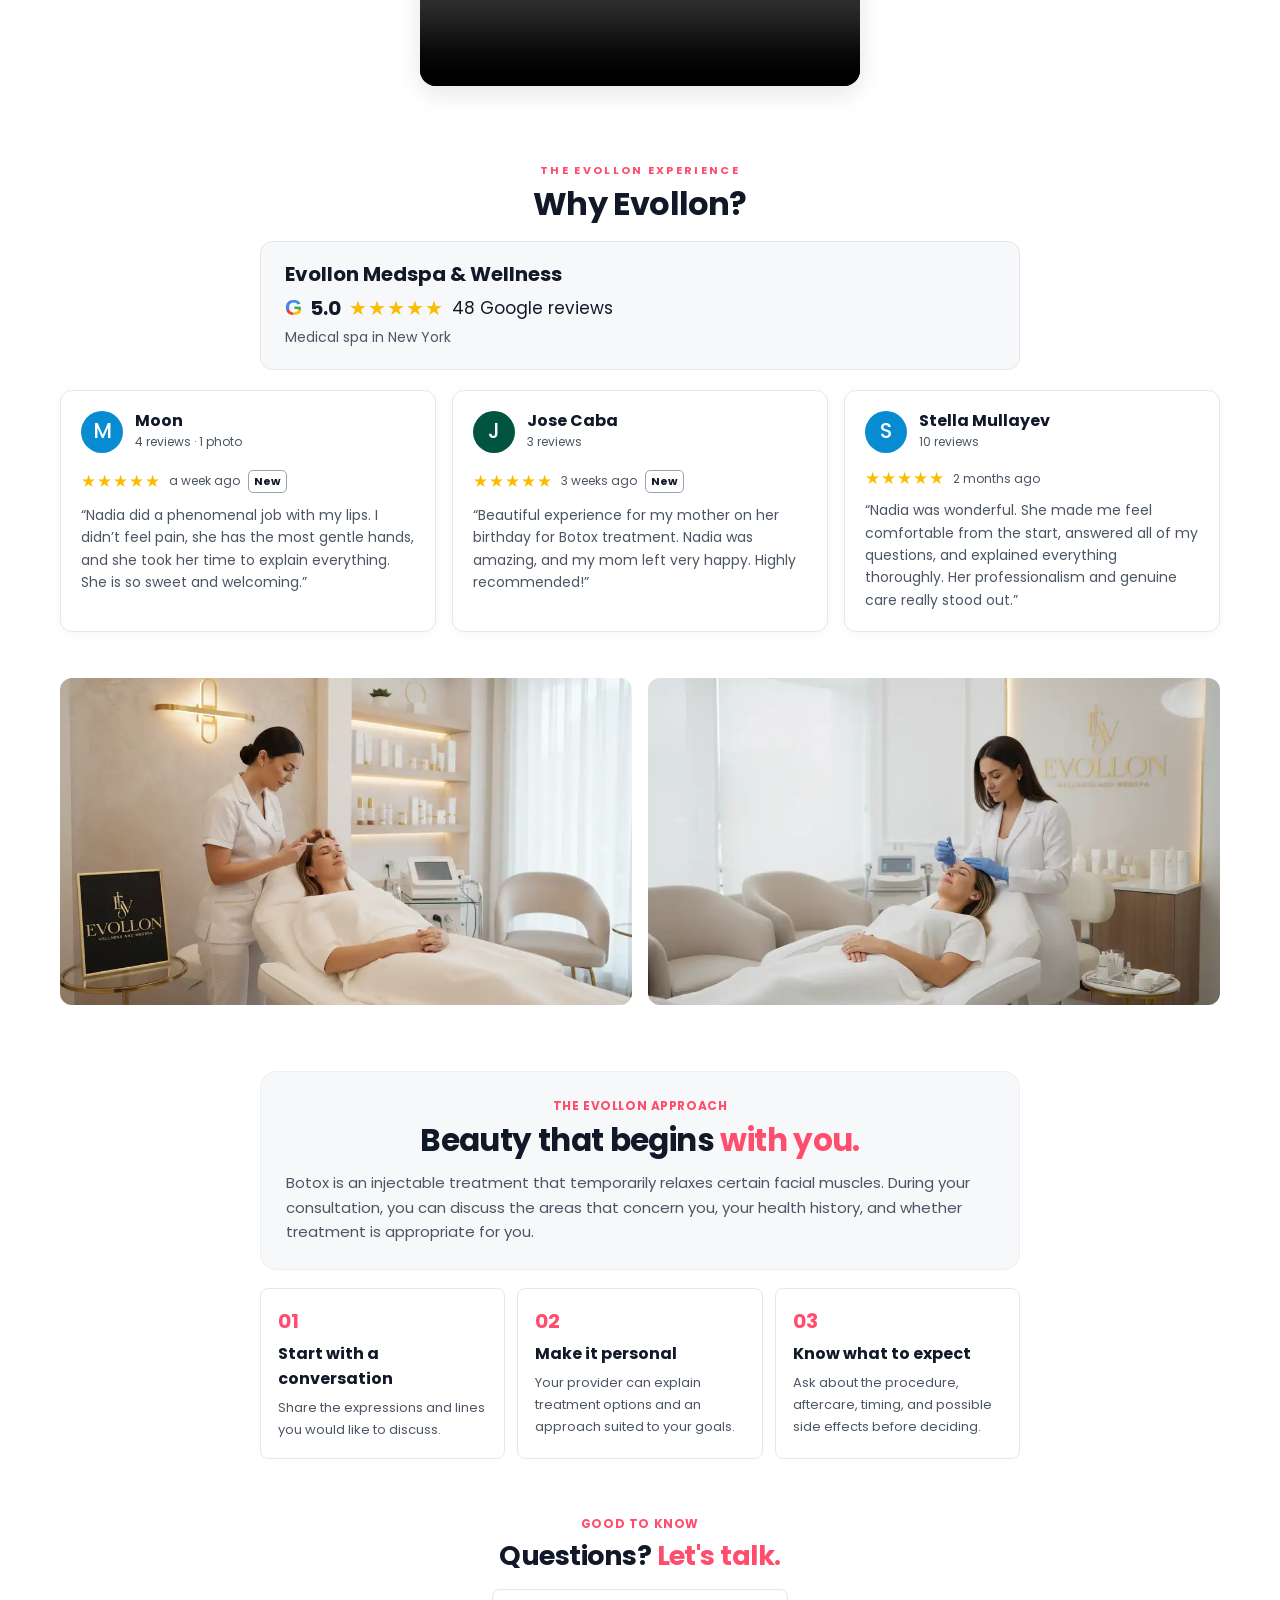
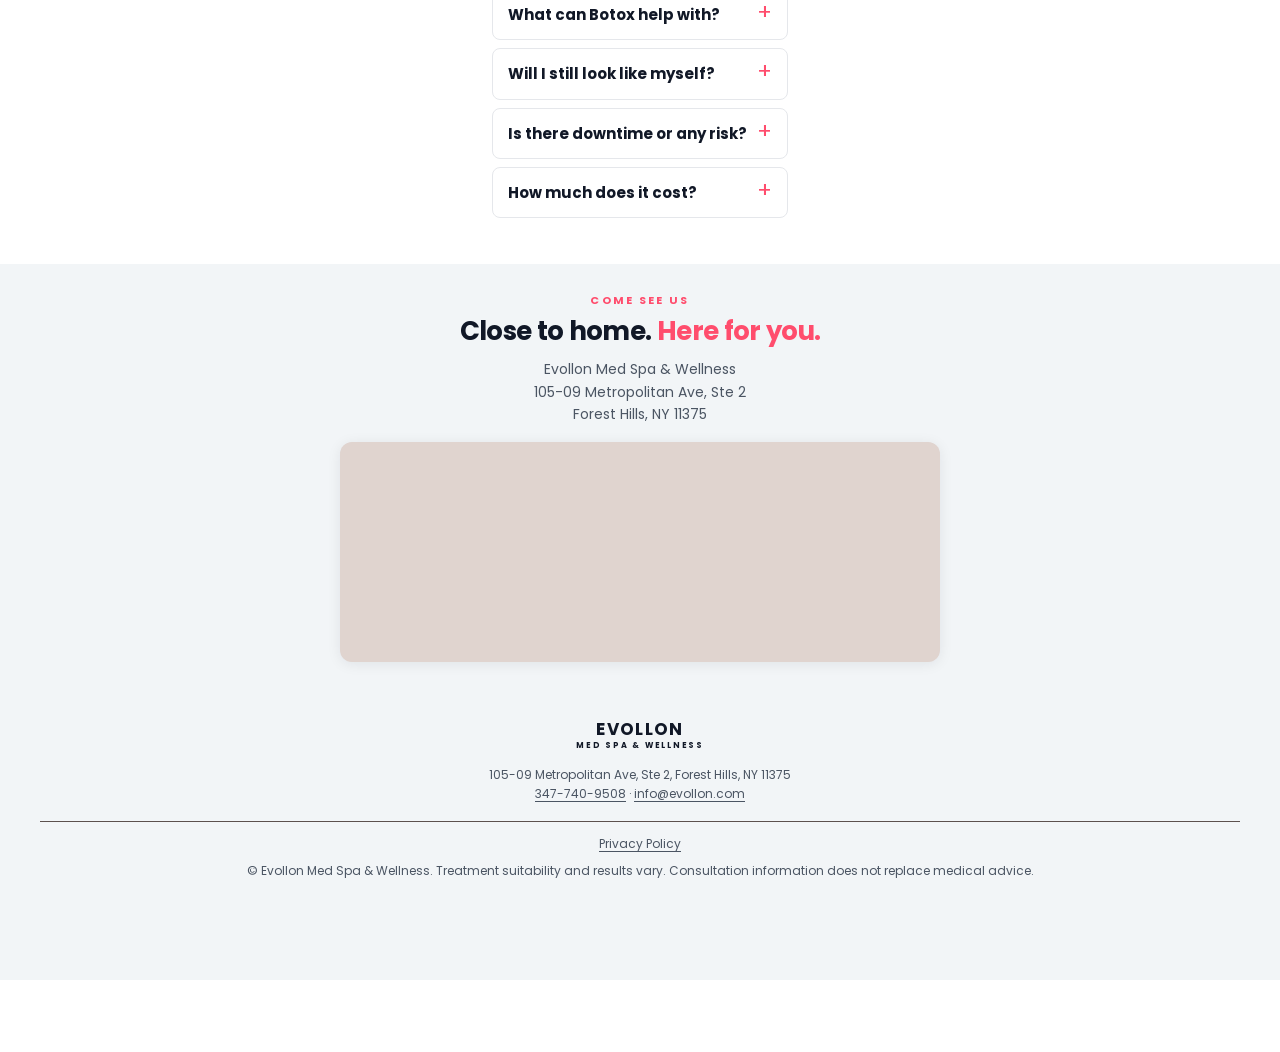
==== commit 4b976718: "Install Google Tag Manager across landing pages" ====
--- a/index.html
+++ b/index.html
@@ -11,6 +11,13 @@
   <link href="https://fonts.googleapis.com/css2?family=Poppins:ital,wght@0,400;0,500;0,600;0,700;1,400;1,700&amp;display=swap" rel="stylesheet">
   <link rel="stylesheet" href="styles.css">
   <script src="site.js" defer></script>
+  <!-- Google Tag Manager -->
+  <script>(function(w,d,s,l,i){w[l]=w[l]||[];w[l].push({'gtm.start':
+  new Date().getTime(),event:'gtm.js'});var f=d.getElementsByTagName(s)[0],
+  j=d.createElement(s),dl=l!='dataLayer'?'&l='+l:'';j.async=true;j.src=
+  'https://www.googletagmanager.com/gtm.js?id='+i+dl;f.parentNode.insertBefore(j,f);
+  })(window,document,'script','dataLayer','GTM-W4987RVB');</script>
+  <!-- End Google Tag Manager -->
   <!-- Meta Pixel Code -->
   <script>
   !function(f,b,e,v,n,t,s)
@@ -29,6 +36,9 @@
   <!-- End Meta Pixel Code -->
 </head>
 <body data-treatment="botox">
+  <!-- Google Tag Manager (noscript) -->
+  <noscript><iframe src="https://www.googletagmanager.com/ns.html?id=GTM-W4987RVB" height="0" width="0" style="display:none;visibility:hidden" title="Google Tag Manager"></iframe></noscript>
+  <!-- End Google Tag Manager (noscript) -->
   <div class="announcement">Botox Special: 25 Units for $175 · Save $125</div>
   <header class="site-header wrap">
     <div class="wordmark">Evollon Med Spa &amp; Wellness</div>
--- a/styles.css
+++ b/styles.css
@@ -169,3 +169,31 @@
 .footer-bottom>a{display:inline-block;margin-bottom:8px}
 .thanks-dialog p{color:var(--muted);font-size:14px;line-height:1.6;margin:0 0 24px}
 .thanks-dialog p a{color:var(--rose-dark);font-weight:700}
+
+/* Broad med spa landing page */
+body[data-treatment="aesthetics"] .aesthetics-hero .hero-copy{padding-bottom:34px}
+body[data-treatment="aesthetics"] .announcement{white-space:normal}
+body[data-treatment="aesthetics"] .aesthetics-hero .hero-actions{justify-content:center;margin-top:26px}
+body[data-treatment="aesthetics"] .aesthetics-hero .button{min-width:270px}
+.aesthetics-services{order:2;background:#f7f8fa;padding:64px 16px}
+.aesthetics-services .wrap{max-width:1160px;padding:0}
+.aesthetics-services .section-heading{max-width:780px}
+.aesthetics-services .section-heading p{text-align:center;padding-bottom:0}
+.service-grid{display:grid;grid-template-columns:repeat(3,minmax(0,1fr));gap:14px;margin-top:34px}
+.service-card{background:#fff;border:1px solid var(--line);border-radius:12px;padding:22px;box-shadow:0 2px 10px #11182708}
+.service-card h3{margin:0 0 8px;font-size:17px;line-height:1.35;color:var(--ink)}
+.service-card h3 a,.service-links a{color:var(--rose-dark);text-underline-offset:3px}
+.service-card p{margin:0;color:var(--muted);font-size:13px;line-height:1.65}
+.service-card .service-links{margin-top:10px}
+body[data-treatment="aesthetics"] .trust-section{order:3}
+body[data-treatment="aesthetics"] .review-grid{grid-template-columns:repeat(2,minmax(0,1fr));max-width:780px;margin-left:auto;margin-right:auto}
+body[data-treatment="aesthetics"] .evollon-gallery{order:4}
+body[data-treatment="aesthetics"] .content-section{order:5}
+body[data-treatment="aesthetics"] .faq-section{order:6}
+body[data-treatment="aesthetics"] .visit-section{order:7}
+body[data-treatment="aesthetics"] .other-treatment{order:8}
+body[data-page="service"] .service-focus{order:2}
+.related-services{max-width:980px}
+.related-links{display:flex;justify-content:flex-end;flex-wrap:wrap;gap:10px}
+@media(max-width:800px){.service-grid{grid-template-columns:repeat(2,minmax(0,1fr))}}
+@media(max-width:700px){body[data-treatment="aesthetics"] .aesthetics-hero .hero-copy{padding-bottom:29px}.aesthetics-services{padding:42px 16px}.aesthetics-services .section-heading h2{font-size:30px}.aesthetics-services .section-heading p{text-align:left}.service-grid{grid-template-columns:1fr;margin-top:24px}.service-card{padding:19px}body[data-treatment="aesthetics"] .review-grid{grid-template-columns:1fr}.related-links{justify-content:center}}
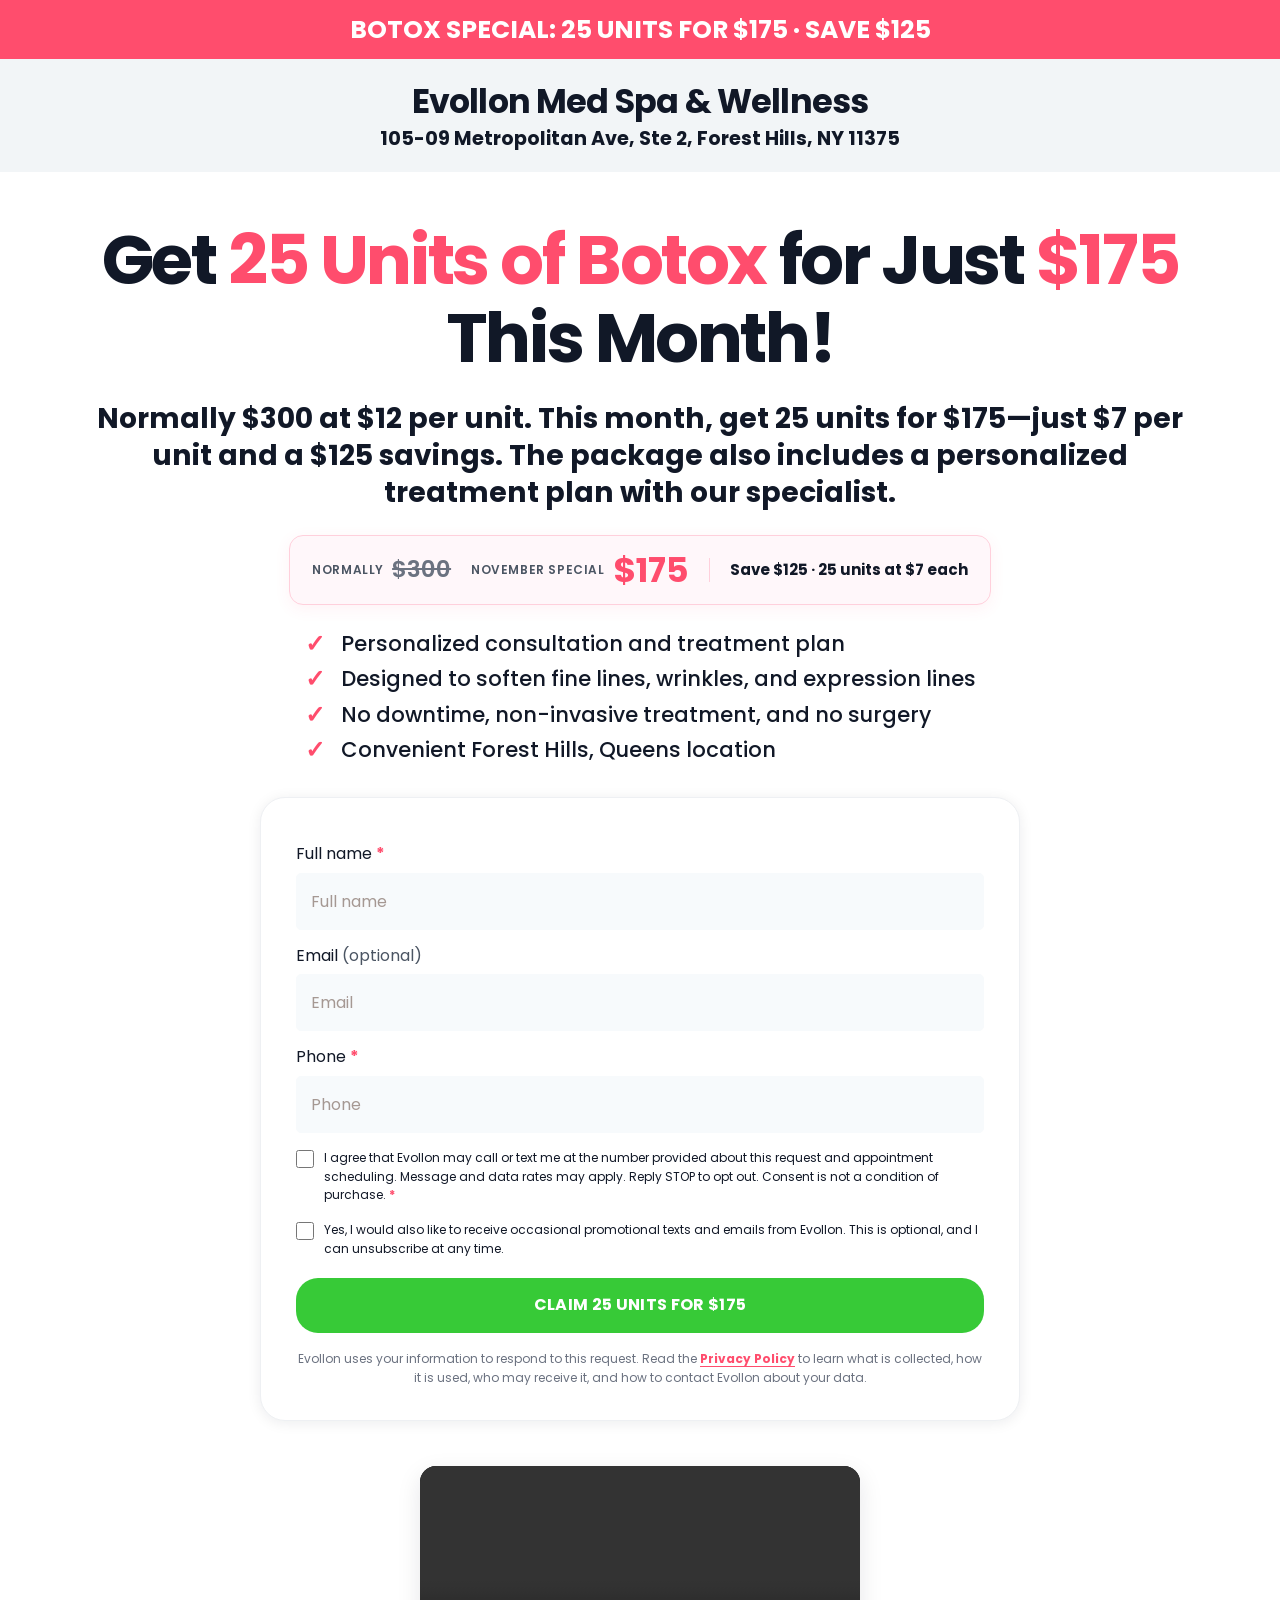
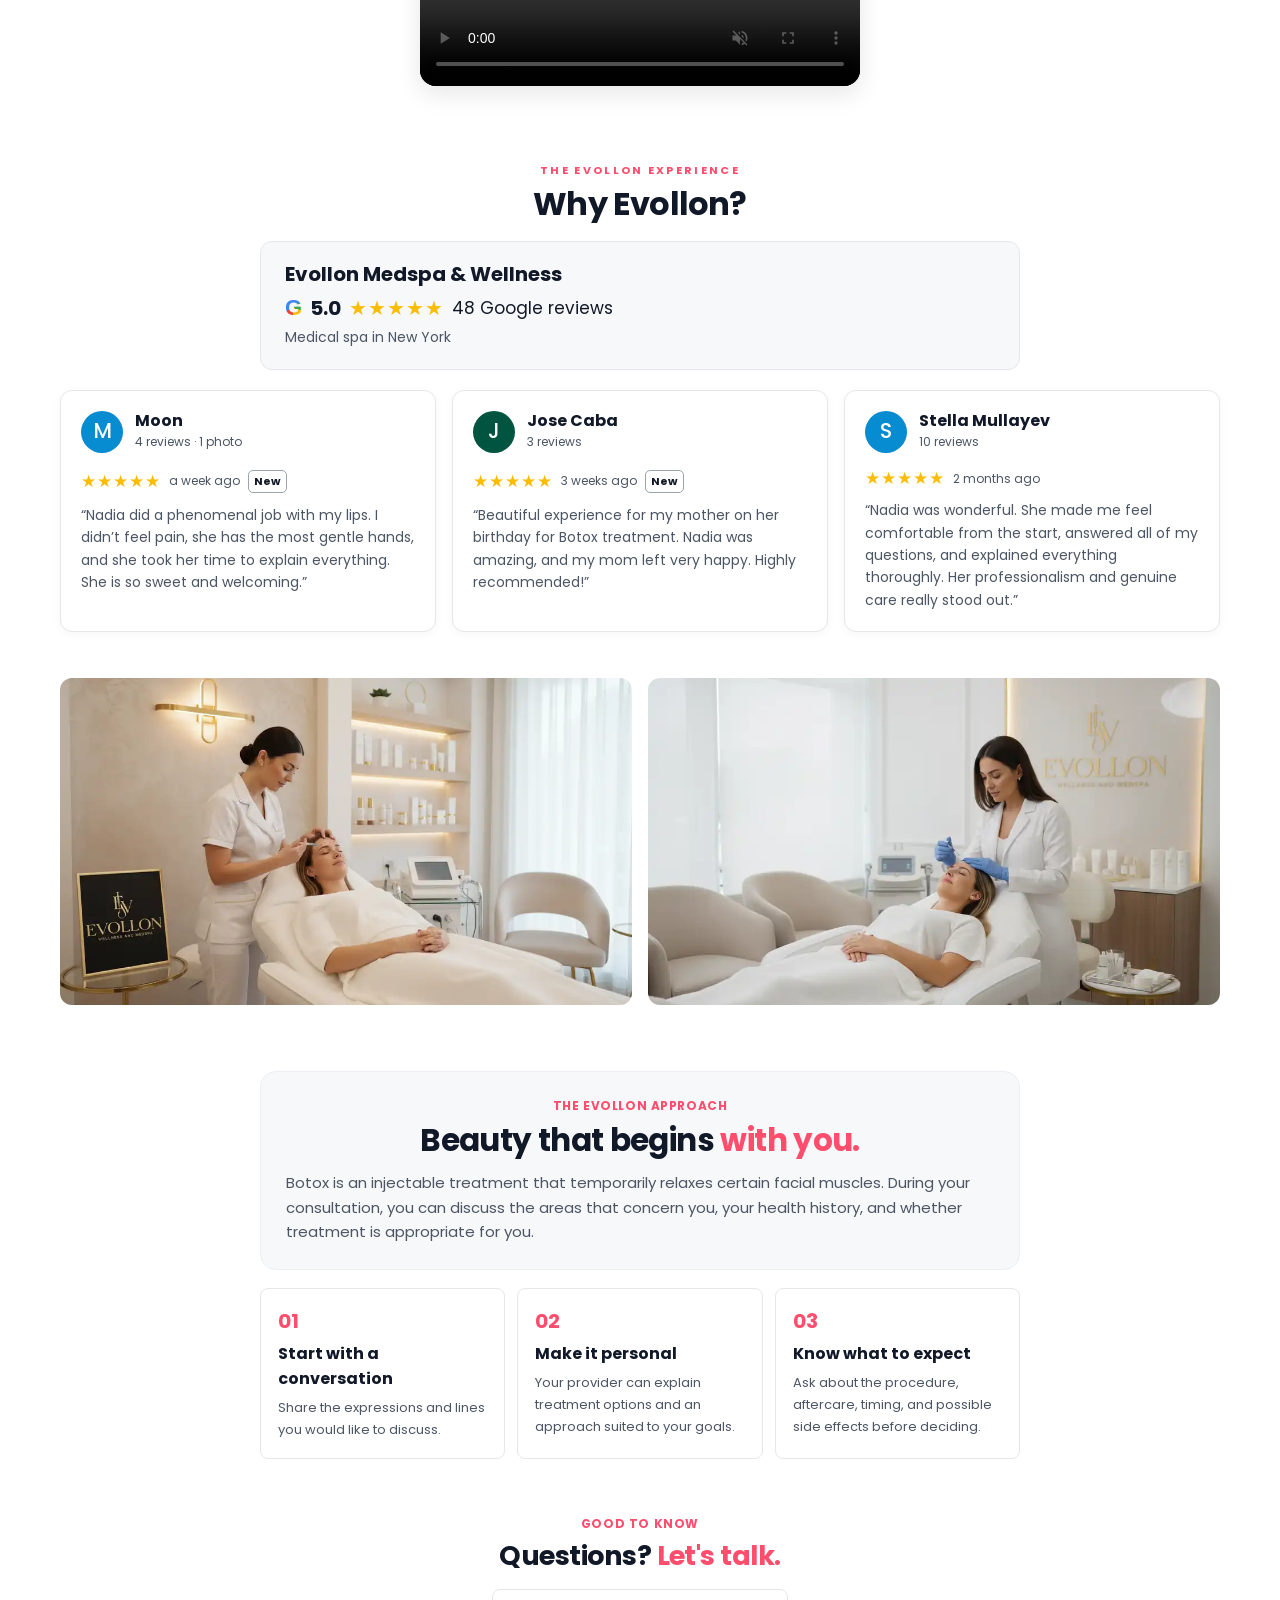
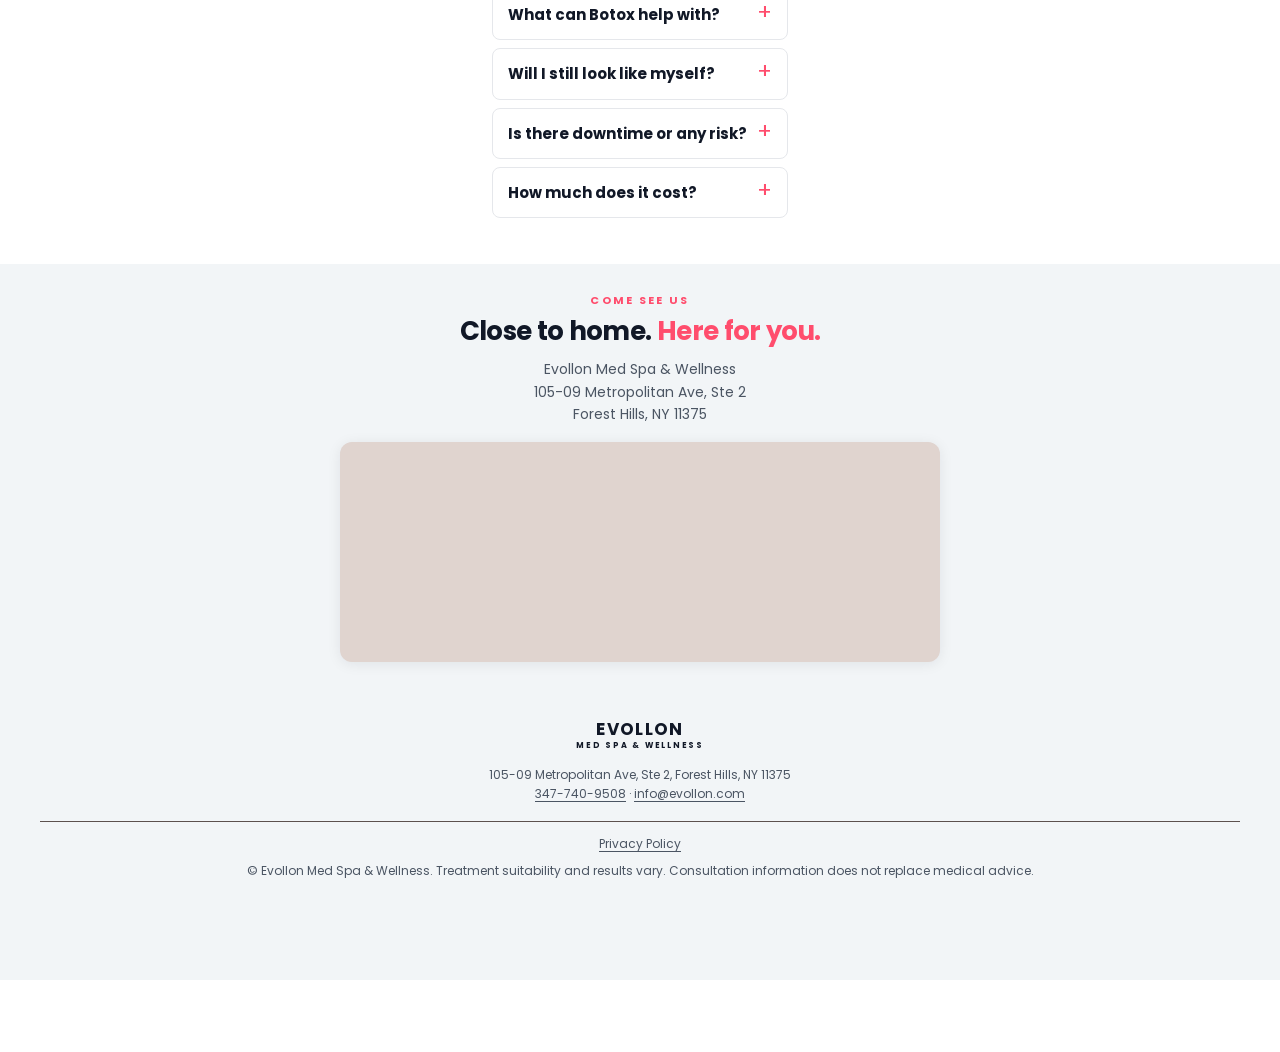
==== commit 10a9c4e0: "Update promotional pages for November" ====
--- a/index.html
+++ b/index.html
@@ -51,7 +51,7 @@
           <div class="eyebrow"><span class="line"></span> A more rested look, still entirely you</div>
           <h1>Get <em>25 Units of Botox</em> for Just <em>$175</em> This Month!</h1>
           <p class="intro">Normally $300 at $12 per unit. This month, get 25 units for $175—just $7 per unit and a $125 savings. The package also includes a personalized treatment plan with our specialist.</p>
-          <div class="offer-price" aria-label="Botox promotional pricing"><span class="offer-price-was"><small>Normally</small><s>$300</s></span><span class="offer-price-now"><small>October special</small><strong>$175</strong></span><span class="offer-price-save">Save $125 · 25 units at $7 each</span></div>
+          <div class="offer-price" aria-label="Botox promotional pricing"><span class="offer-price-was"><small>Normally</small><s>$300</s></span><span class="offer-price-now"><small>November special</small><strong>$175</strong></span><span class="offer-price-save">Save $125 · 25 units at $7 each</span></div>
           <ul class="check-list"><li>Personalized consultation and treatment plan</li>
 <li>Designed to soften fine lines, wrinkles, and expression lines</li>
 <li>No downtime, non-invasive treatment, and no surgery</li>
@@ -75,6 +75,6 @@
   </main>
   <footer><div class="wrap footer-inner"><div><span class="wordmark">EVOLLON <small>MED SPA &amp; WELLNESS</small></span><p>105-09 Metropolitan Ave, Ste 2, Forest Hills, NY 11375<br><a href="tel:+13477409508">347-740-9508</a> · <a href="mailto:info@evollon.com">info@evollon.com</a></p></div></div><div class="wrap footer-bottom"><a href="https://evollon.com/privacy-policy/" target="_blank" rel="noopener noreferrer">Privacy Policy</a><br>© Evollon Med Spa &amp; Wellness. Treatment suitability and results vary. Consultation information does not replace medical advice.</div></footer>
   <dialog class="thanks-dialog" id="thanks-dialog" aria-labelledby="thanks-title" aria-describedby="thanks-message"><h2 id="thanks-title">Thanks—your request has been received.</h2><p id="thanks-message">An Evollon team member will call or text you, usually within one business day. For immediate assistance, call <a href="tel:+13477409508">347-740-9508</a>.</p><button class="button button-primary" id="thanks-close" type="button">Close</button></dialog>
-  <div class="sticky-cta is-hidden" id="sticky-cta"><a class="sticky-offer" href="#lead-form"><b>25 Units of Botox for $175</b><small>Normally $300 · Save $125 this October</small></a></div>
+  <div class="sticky-cta is-hidden" id="sticky-cta"><a class="sticky-offer" href="#lead-form"><b>25 Units of Botox for $175</b><small>Normally $300 · Save $125 this November</small></a></div>
 </body>
 </html>
--- a/styles.css
+++ b/styles.css
@@ -175,6 +175,8 @@
 body[data-treatment="aesthetics"] .announcement{white-space:normal}
 body[data-treatment="aesthetics"] .aesthetics-hero .hero-actions{justify-content:center;margin-top:26px}
 body[data-treatment="aesthetics"] .aesthetics-hero .button{min-width:270px}
+body[data-treatment="aesthetics"] .button-call{background:#111827;border-color:#111827;color:#fff}
+body[data-treatment="aesthetics"] .button-call:hover{background:#263044;border-color:#263044}
 .aesthetics-services{order:2;background:#f7f8fa;padding:64px 16px}
 .aesthetics-services .wrap{max-width:1160px;padding:0}
 .aesthetics-services .section-heading{max-width:780px}
@@ -192,6 +194,8 @@
 body[data-treatment="aesthetics"] .faq-section{order:6}
 body[data-treatment="aesthetics"] .visit-section{order:7}
 body[data-treatment="aesthetics"] .other-treatment{order:8}
+body[data-treatment="hydrodermabrasion"] .announcement{white-space:normal}
+body[data-treatment="hydrodermabrasion"] .review-grid{grid-template-columns:minmax(0,560px);justify-content:center}
 body[data-page="service"] .service-focus{order:2}
 .related-services{max-width:980px}
 .related-links{display:flex;justify-content:flex-end;flex-wrap:wrap;gap:10px}
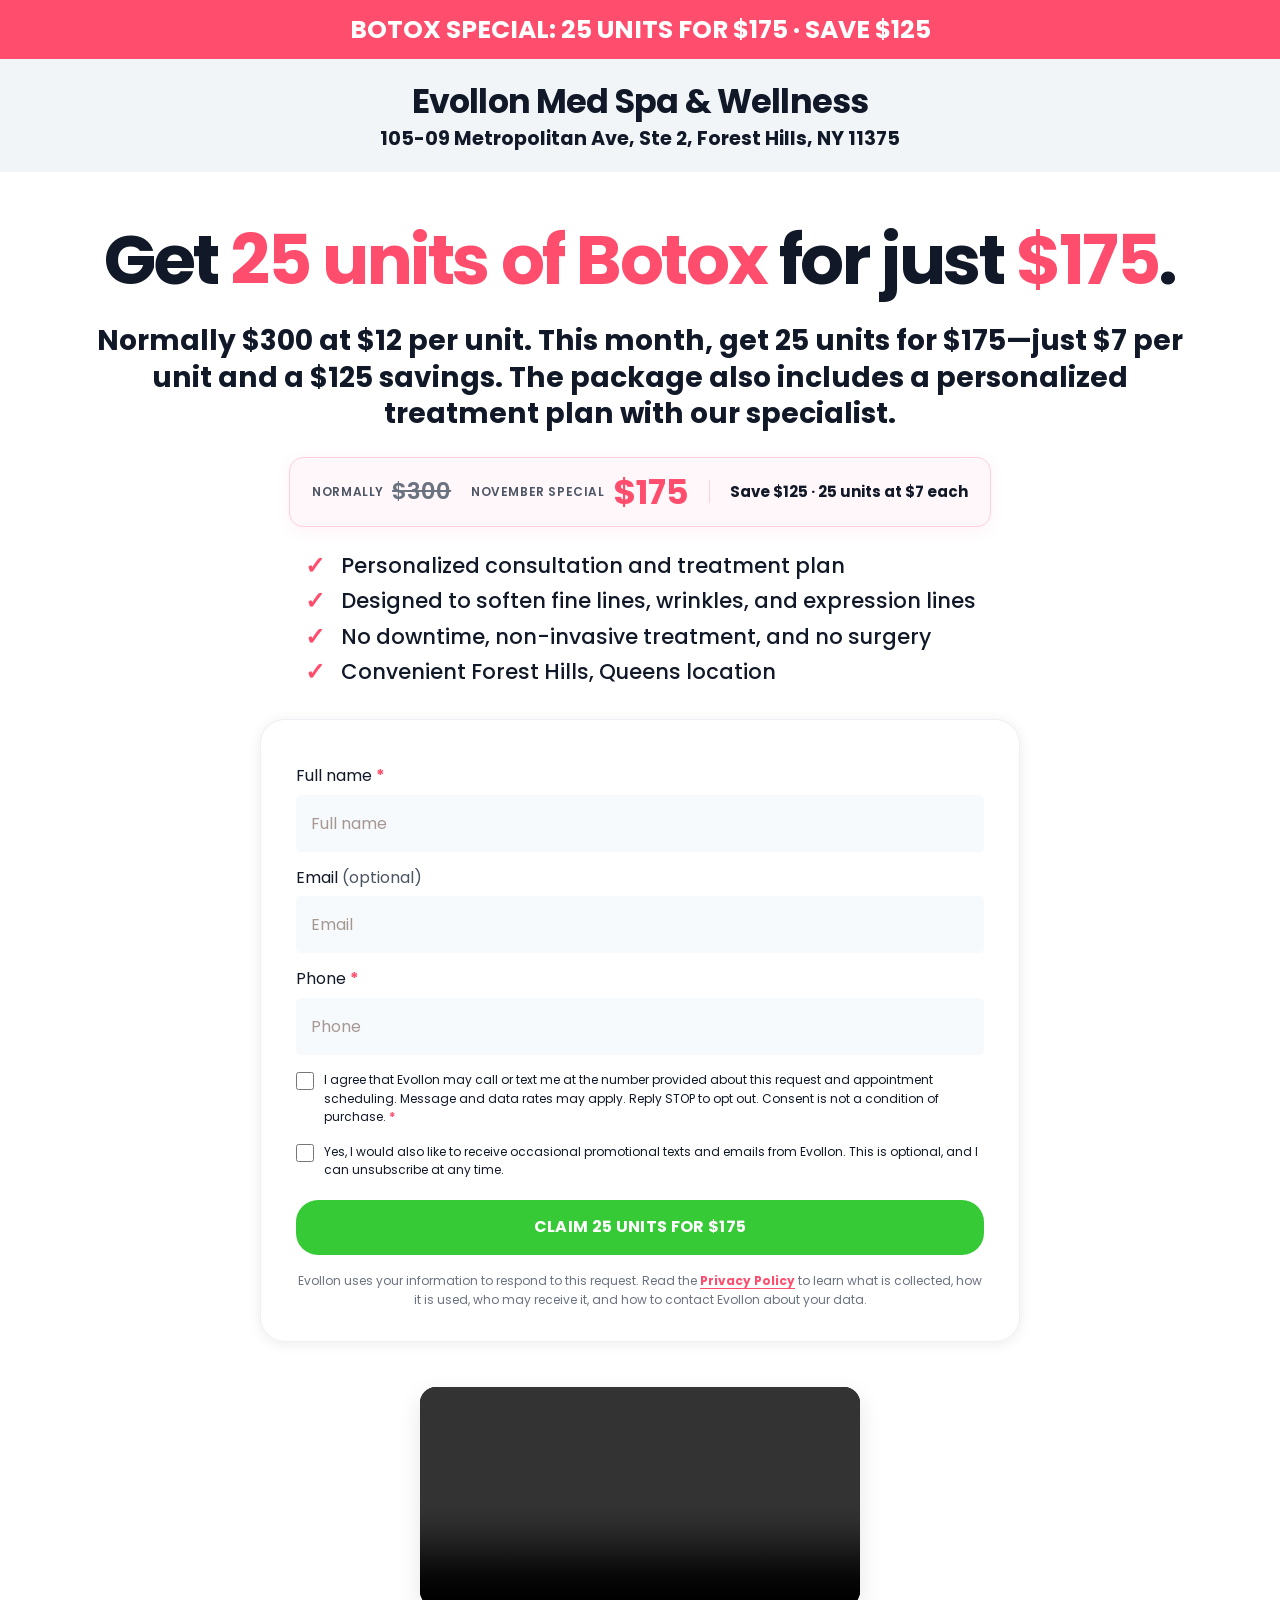
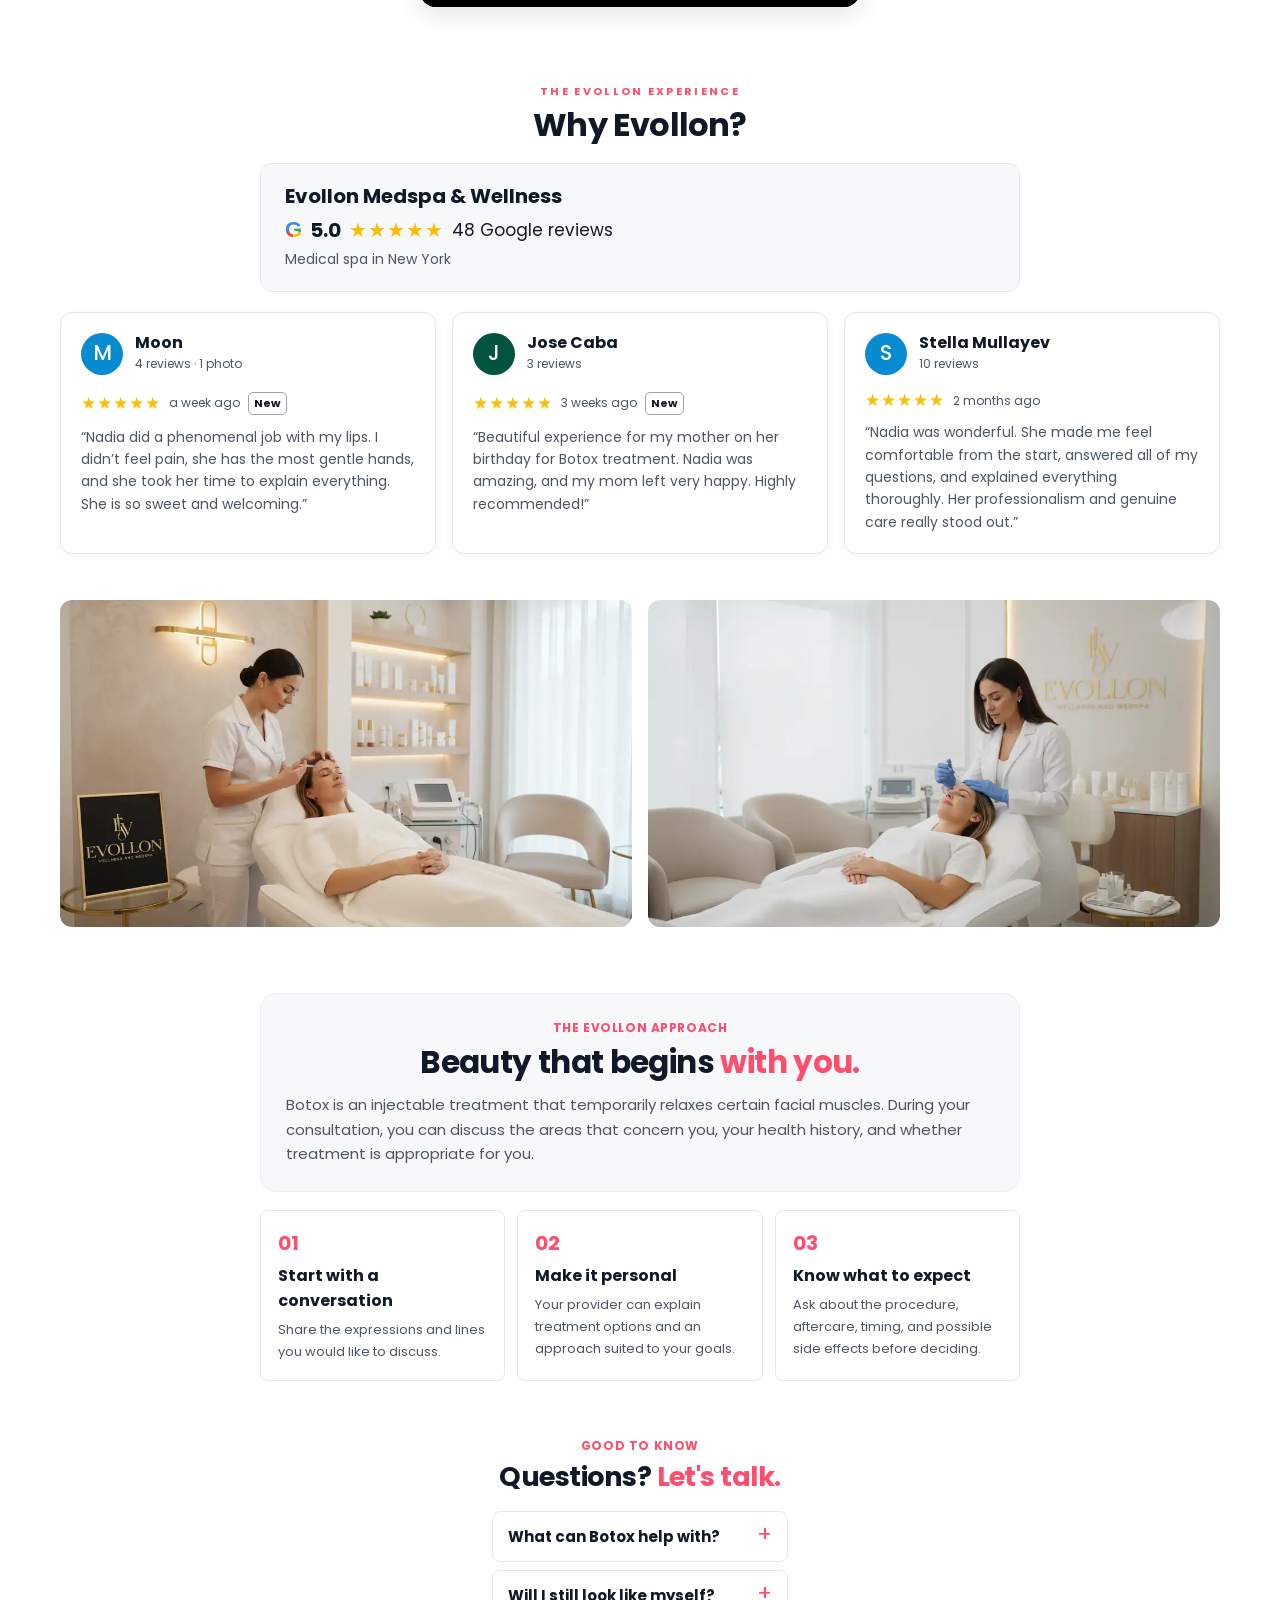
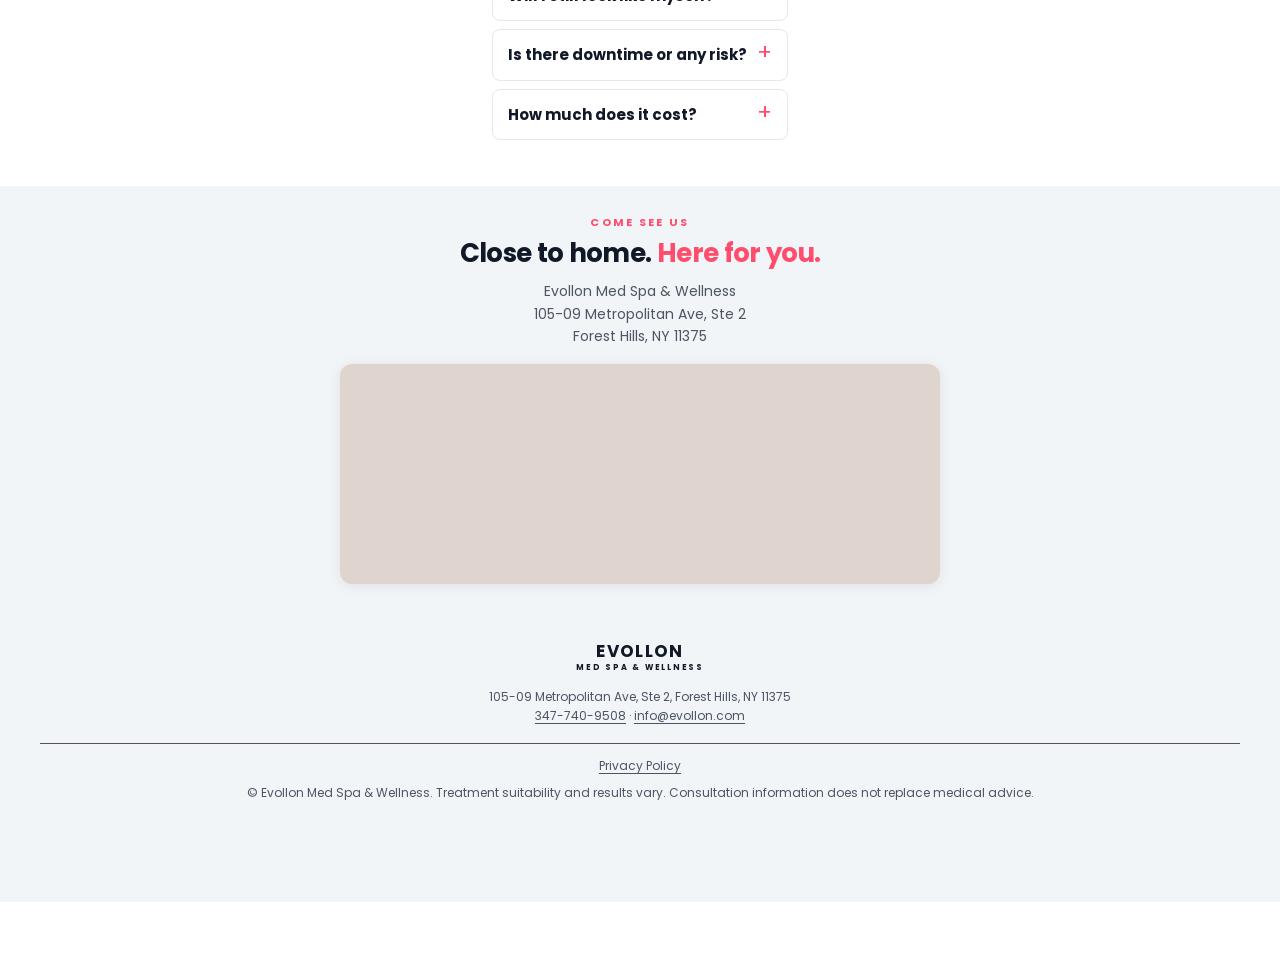
==== commit 1c251adf: "Update Botox offer headline" ====
--- a/index.html
+++ b/index.html
@@ -49,7 +49,7 @@
       <div class="hero-inner wrap">
         <div class="hero-copy">
           <div class="eyebrow"><span class="line"></span> A more rested look, still entirely you</div>
-          <h1>Get <em>25 Units of Botox</em> for Just <em>$175</em> This Month!</h1>
+          <h1>Get <em>25 units of Botox</em> for just <em>$175</em>.</h1>
           <p class="intro">Normally $300 at $12 per unit. This month, get 25 units for $175—just $7 per unit and a $125 savings. The package also includes a personalized treatment plan with our specialist.</p>
           <div class="offer-price" aria-label="Botox promotional pricing"><span class="offer-price-was"><small>Normally</small><s>$300</s></span><span class="offer-price-now"><small>November special</small><strong>$175</strong></span><span class="offer-price-save">Save $125 · 25 units at $7 each</span></div>
           <ul class="check-list"><li>Personalized consultation and treatment plan</li>
@@ -77,4 +77,4 @@
   <dialog class="thanks-dialog" id="thanks-dialog" aria-labelledby="thanks-title" aria-describedby="thanks-message"><h2 id="thanks-title">Thanks—your request has been received.</h2><p id="thanks-message">An Evollon team member will call or text you, usually within one business day. For immediate assistance, call <a href="tel:+13477409508">347-740-9508</a>.</p><button class="button button-primary" id="thanks-close" type="button">Close</button></dialog>
   <div class="sticky-cta is-hidden" id="sticky-cta"><a class="sticky-offer" href="#lead-form"><b>25 Units of Botox for $175</b><small>Normally $300 · Save $125 this November</small></a></div>
 </body>
-</html>+</html>
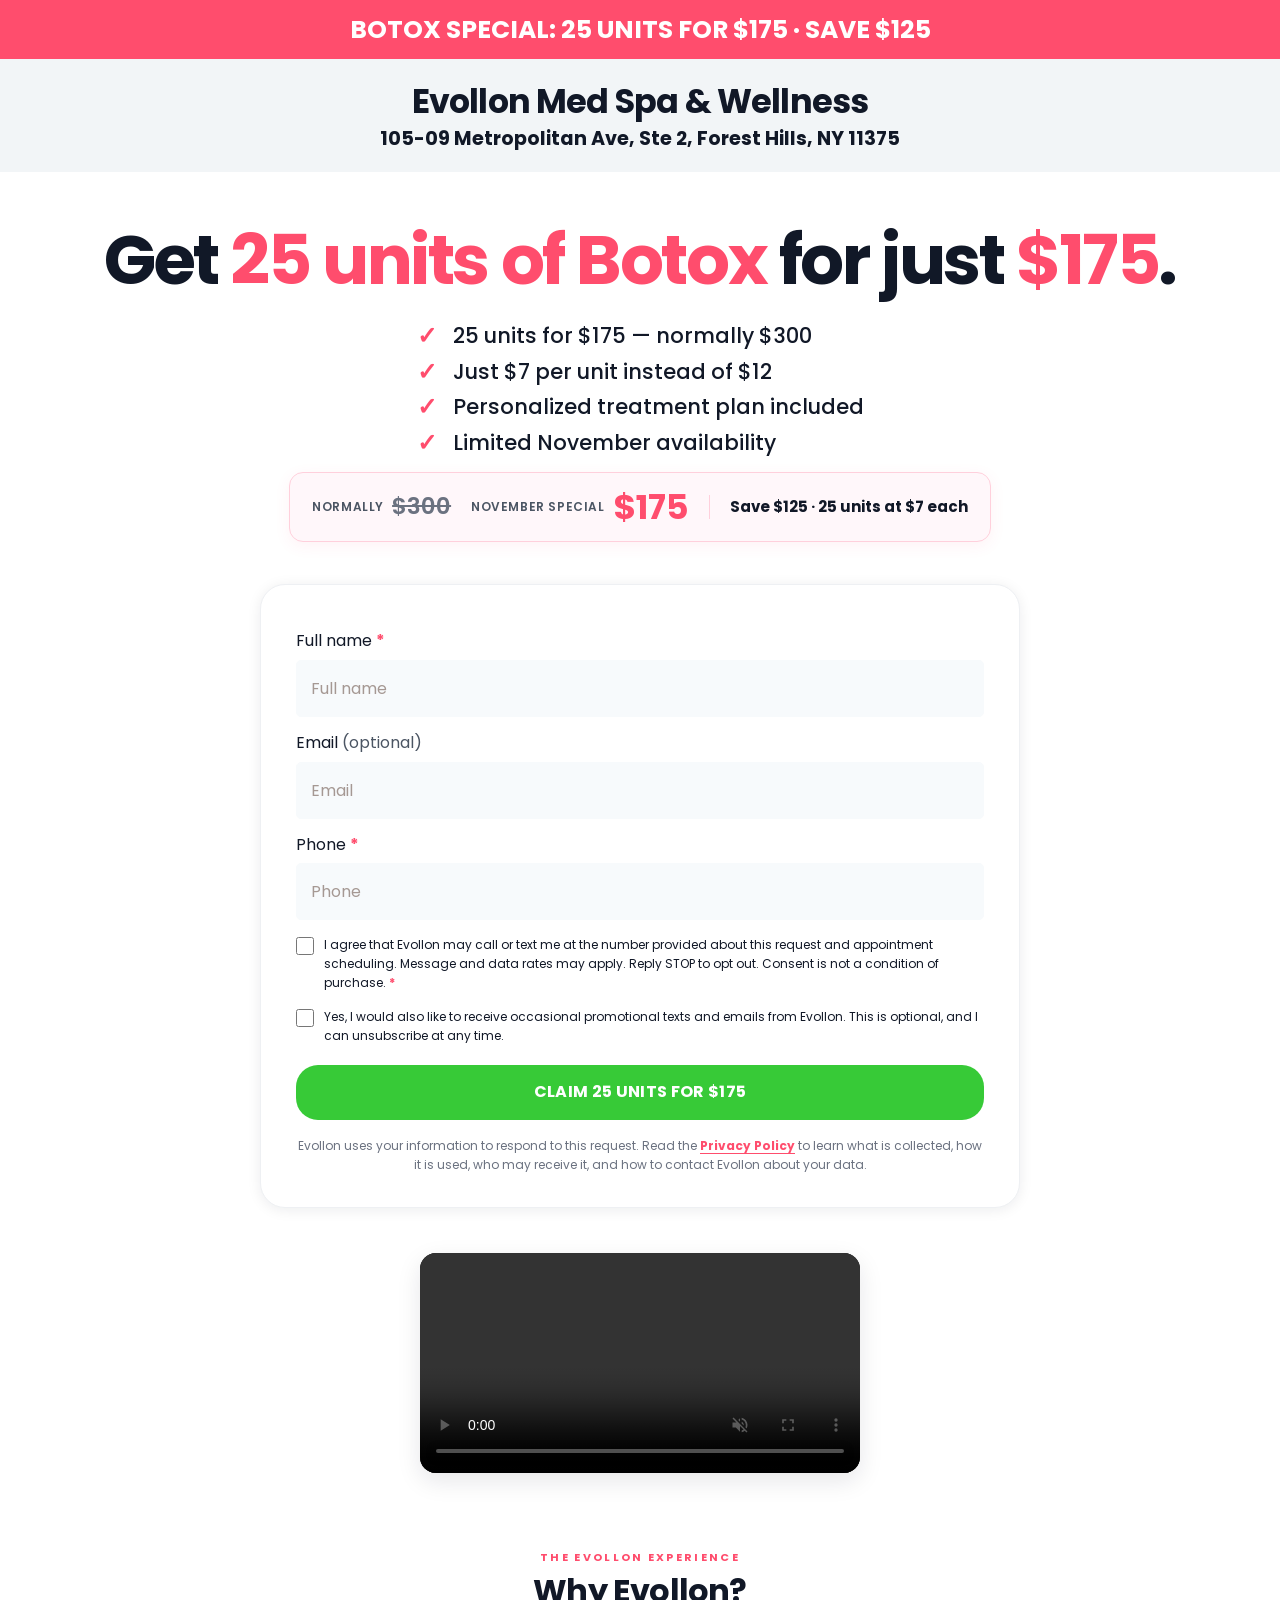
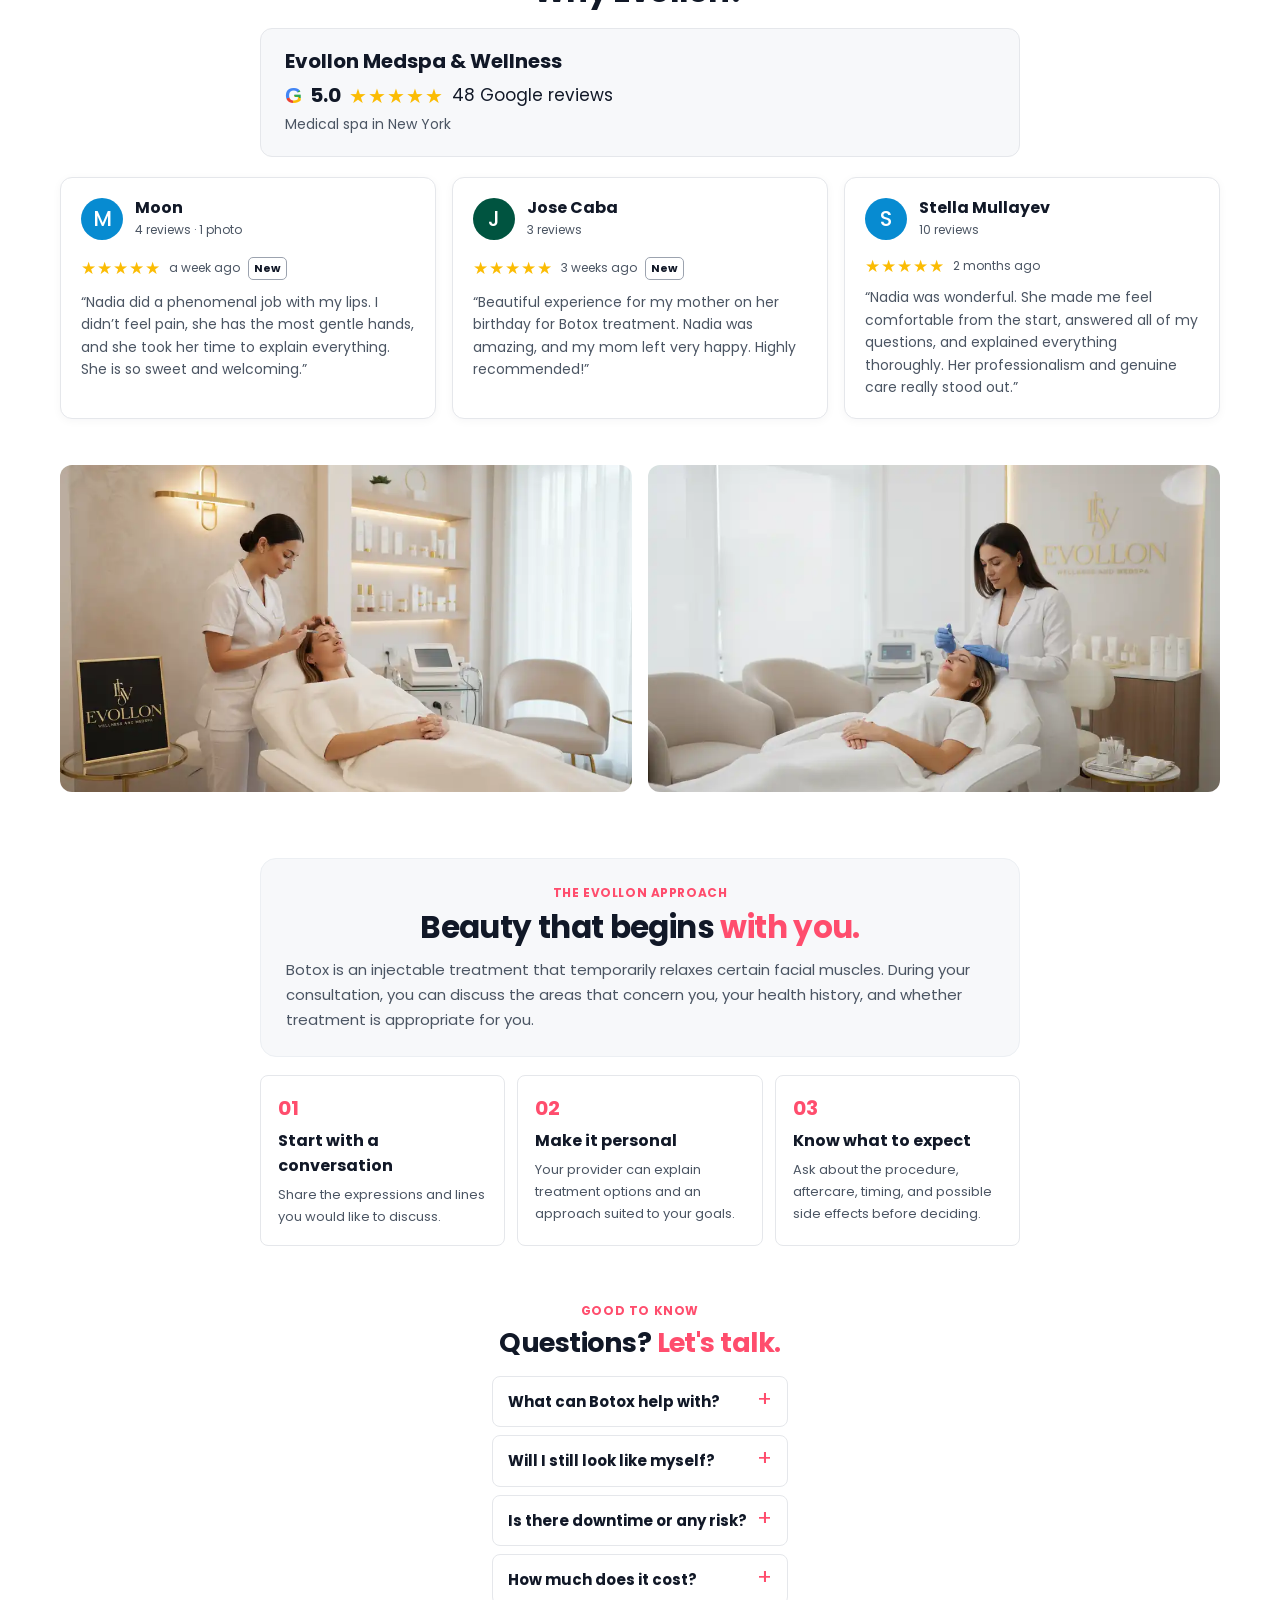
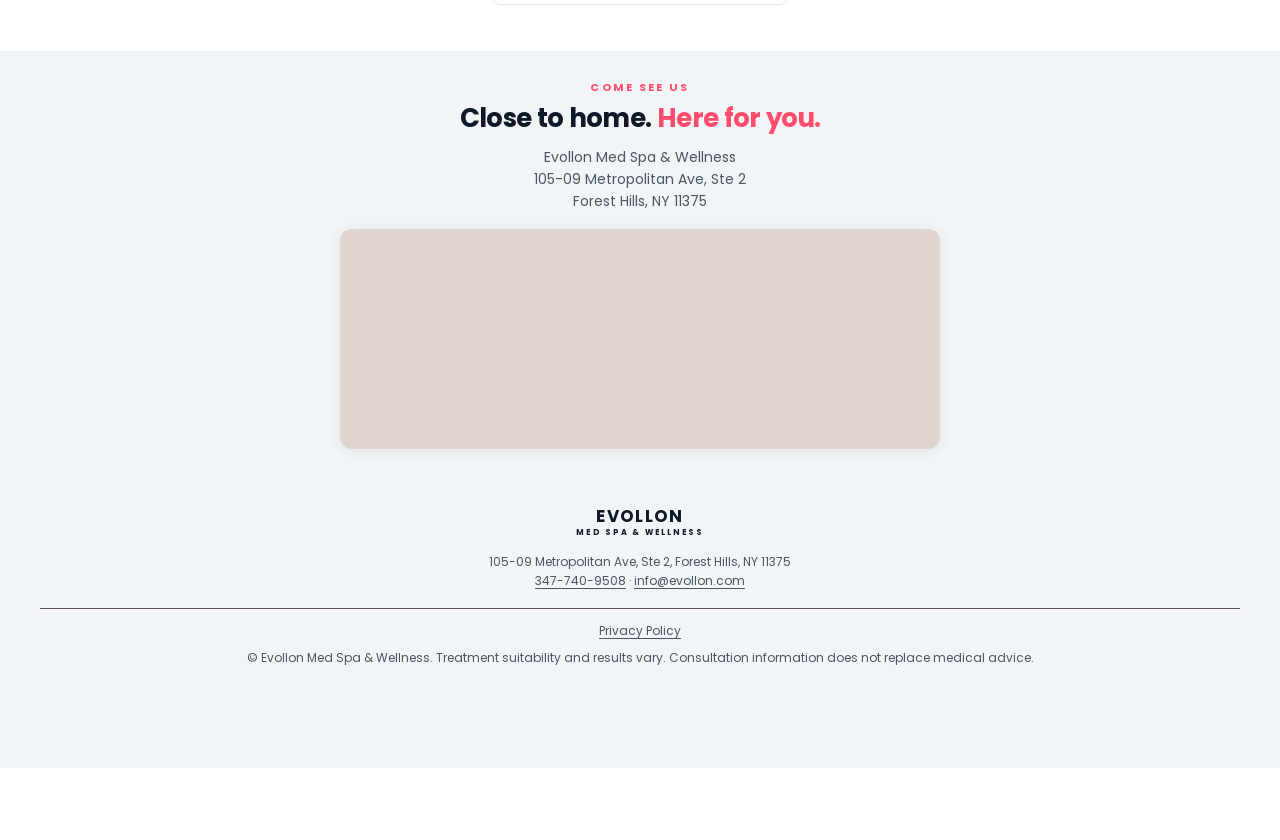
==== commit b550b062: "Add Botox offer bullets" ====
--- a/index.html
+++ b/index.html
@@ -50,12 +50,11 @@
         <div class="hero-copy">
           <div class="eyebrow"><span class="line"></span> A more rested look, still entirely you</div>
           <h1>Get <em>25 units of Botox</em> for just <em>$175</em>.</h1>
-          <p class="intro">Normally $300 at $12 per unit. This month, get 25 units for $175—just $7 per unit and a $125 savings. The package also includes a personalized treatment plan with our specialist.</p>
+          <ul class="check-list"><li>25 units for $175 — normally $300</li>
+<li>Just $7 per unit instead of $12</li>
+<li>Personalized treatment plan included</li>
+<li>Limited November availability</li></ul>
           <div class="offer-price" aria-label="Botox promotional pricing"><span class="offer-price-was"><small>Normally</small><s>$300</s></span><span class="offer-price-now"><small>November special</small><strong>$175</strong></span><span class="offer-price-save">Save $125 · 25 units at $7 each</span></div>
-          <ul class="check-list"><li>Personalized consultation and treatment plan</li>
-<li>Designed to soften fine lines, wrinkles, and expression lines</li>
-<li>No downtime, non-invasive treatment, and no surgery</li>
-<li>Convenient Forest Hills, Queens location</li></ul>
         </div>
       </div>
     </section>
@@ -77,4 +76,4 @@
   <dialog class="thanks-dialog" id="thanks-dialog" aria-labelledby="thanks-title" aria-describedby="thanks-message"><h2 id="thanks-title">Thanks—your request has been received.</h2><p id="thanks-message">An Evollon team member will call or text you, usually within one business day. For immediate assistance, call <a href="tel:+13477409508">347-740-9508</a>.</p><button class="button button-primary" id="thanks-close" type="button">Close</button></dialog>
   <div class="sticky-cta is-hidden" id="sticky-cta"><a class="sticky-offer" href="#lead-form"><b>25 Units of Botox for $175</b><small>Normally $300 · Save $125 this November</small></a></div>
 </body>
-</html>
+</html>
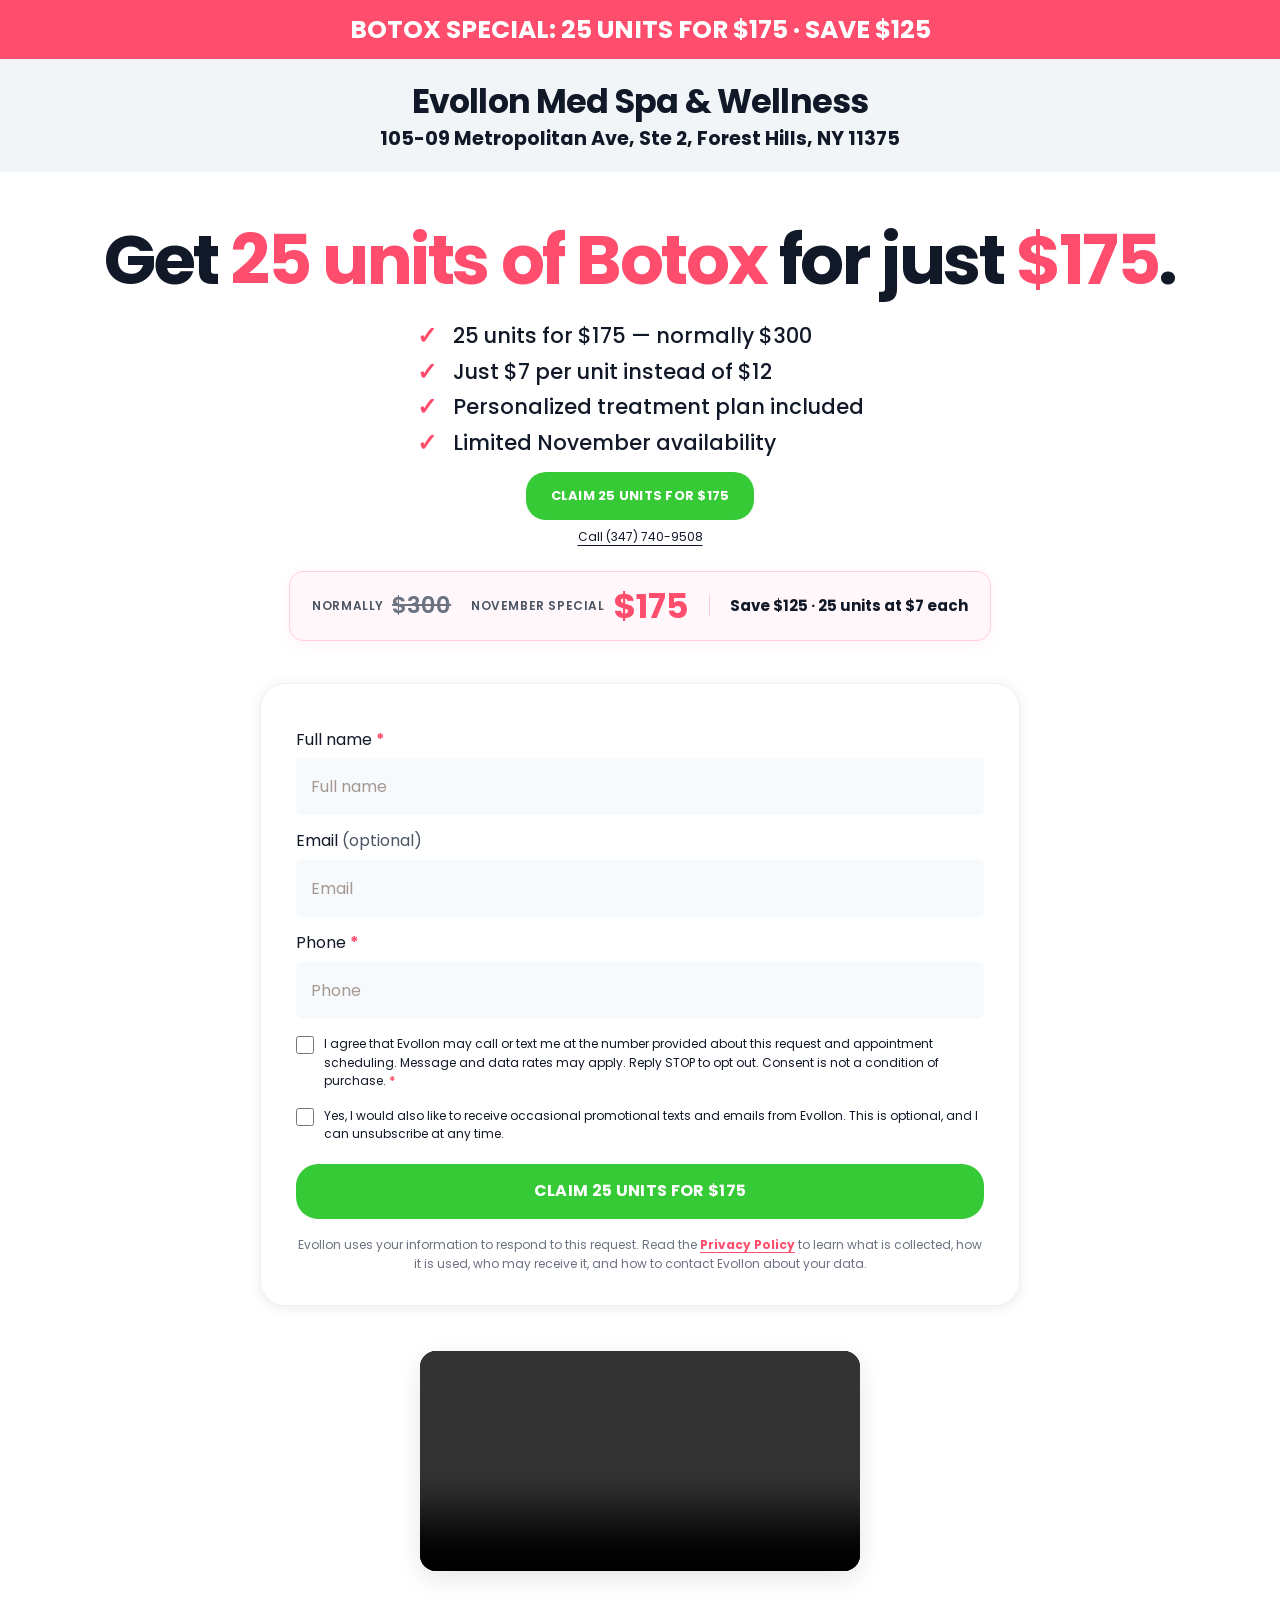
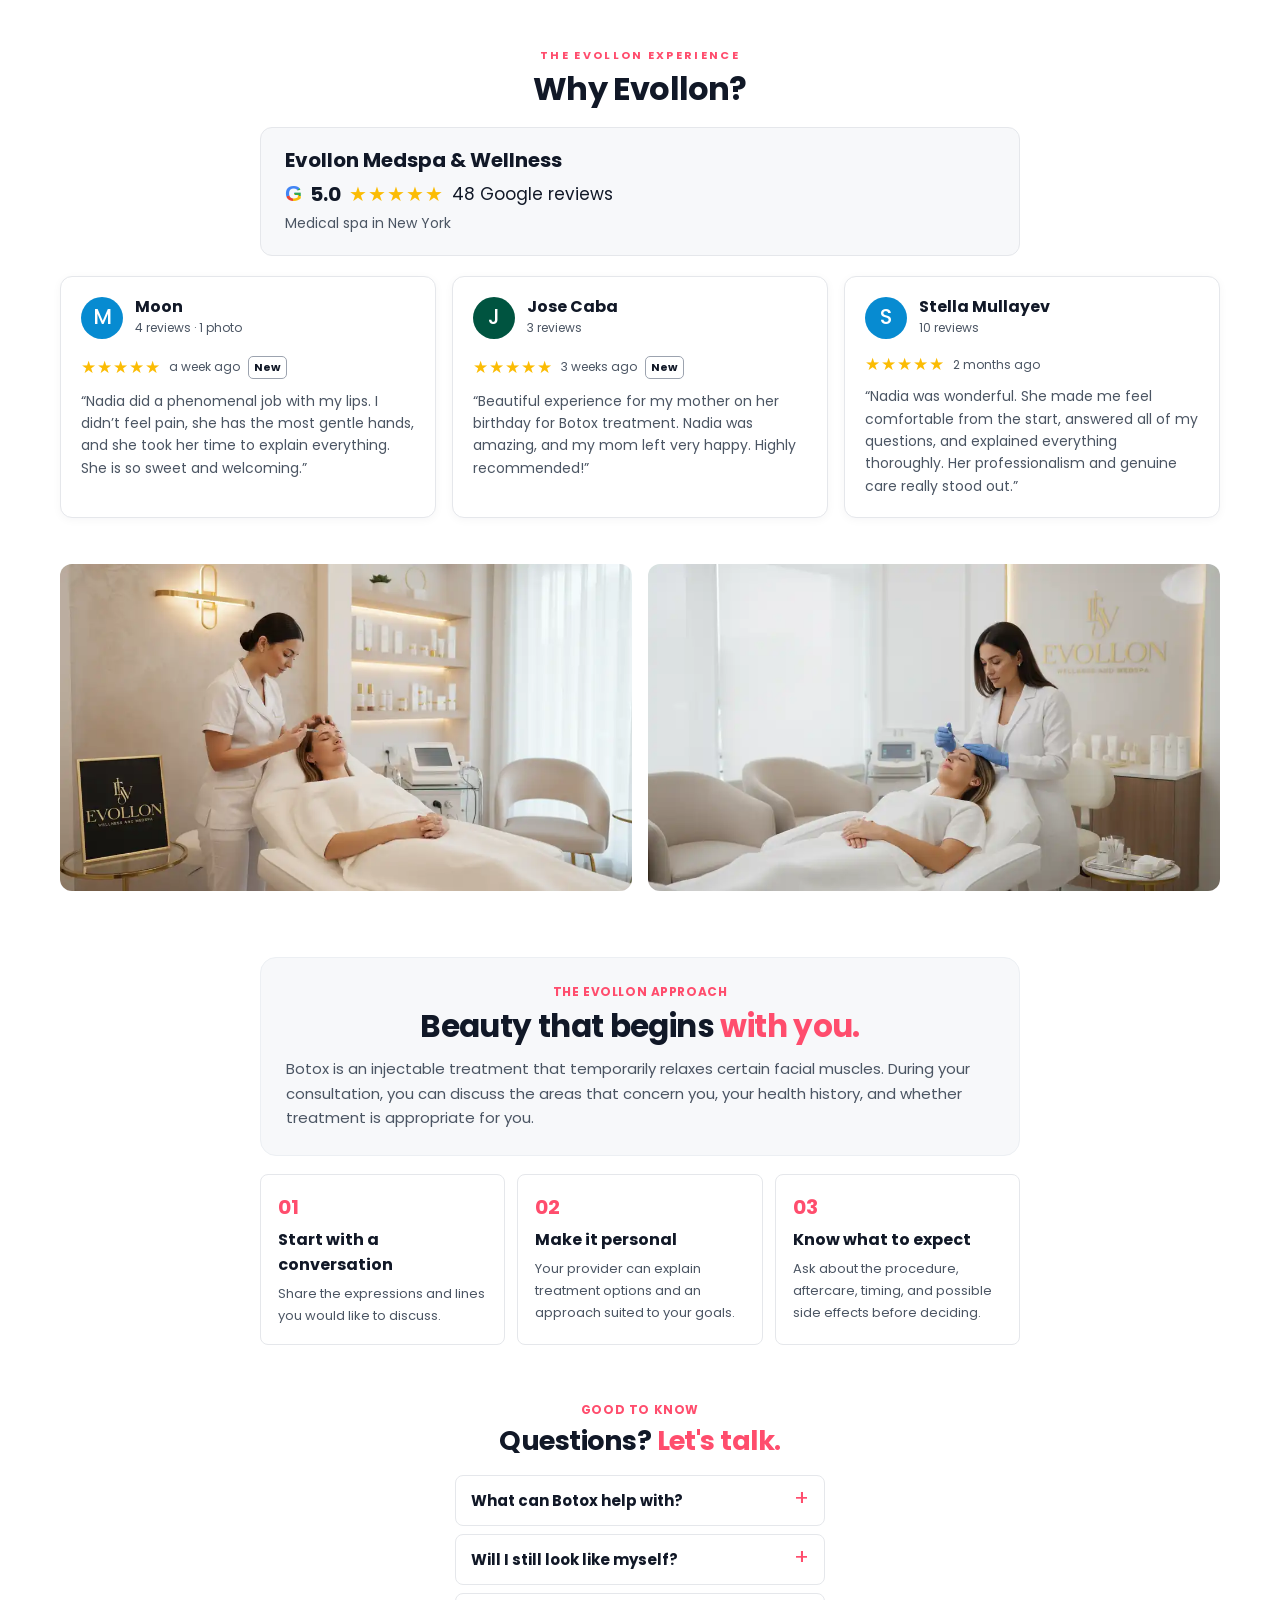
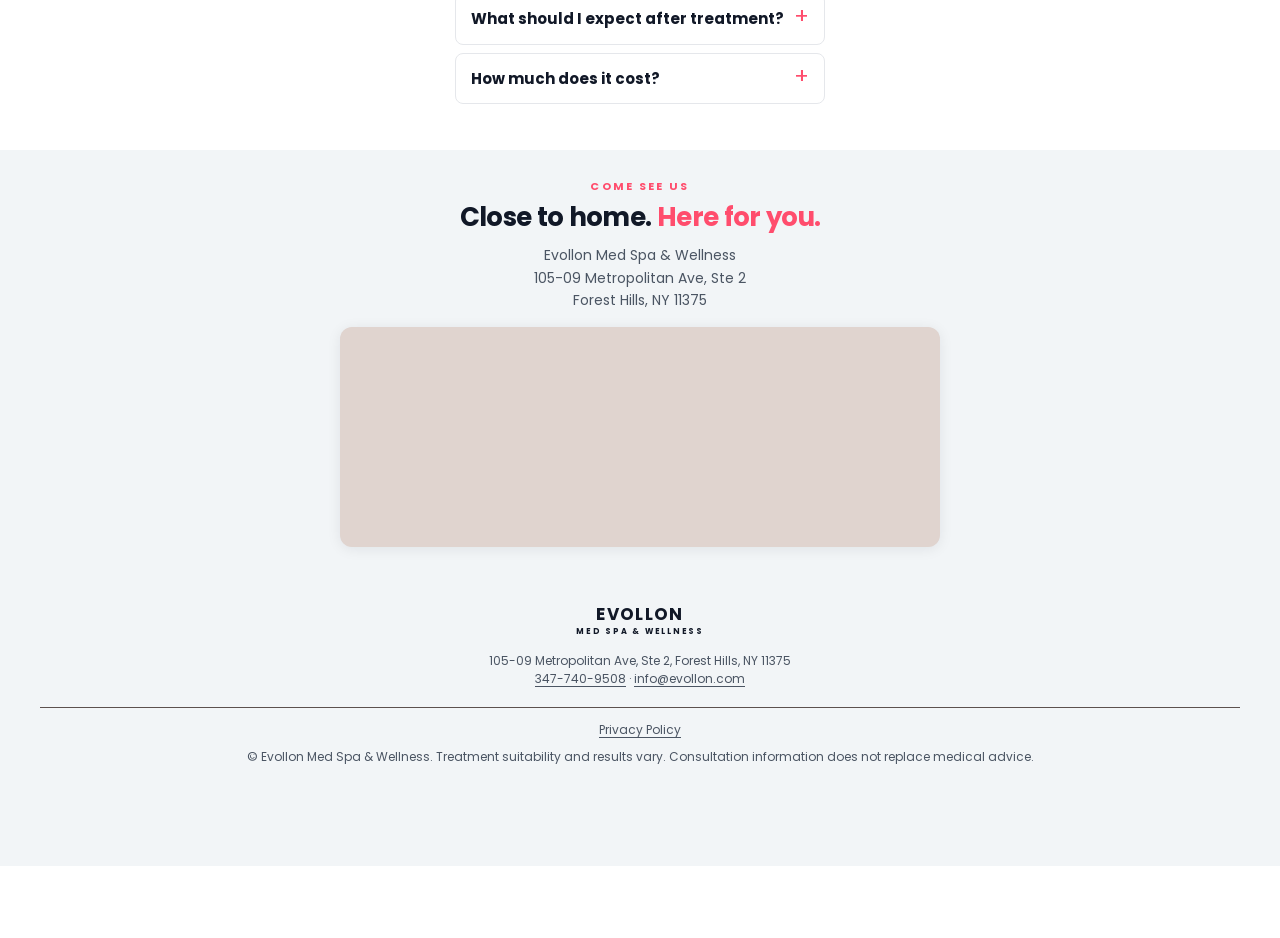
==== commit df69df8b: "Add Botox hero calls to action" ====
--- a/index.html
+++ b/index.html
@@ -54,6 +54,10 @@
 <li>Just $7 per unit instead of $12</li>
 <li>Personalized treatment plan included</li>
 <li>Limited November availability</li></ul>
+          <div class="hero-actions botox-hero-actions">
+            <a class="button button-primary" href="#lead-form">Claim 25 Units for $175</a>
+            <a class="text-link" href="tel:+13477409508">Call (347) 740-9508</a>
+          </div>
           <div class="offer-price" aria-label="Botox promotional pricing"><span class="offer-price-was"><small>Normally</small><s>$300</s></span><span class="offer-price-now"><small>November special</small><strong>$175</strong></span><span class="offer-price-save">Save $125 · 25 units at $7 each</span></div>
         </div>
       </div>
@@ -68,7 +72,7 @@
     <section class="evollon-gallery" aria-label="Evollon Med Spa treatment experience"><div class="wrap gallery-wrap"><img src="assets/evollon-treatment.webp" alt="Evollon Med Spa provider providing a facial treatment" width="1100" height="629" loading="lazy"><img src="assets/evollon-wellness.webp" alt="Evollon Med Spa provider attending to a client in a treatment room" width="1100" height="629" loading="lazy"></div></section>
     <section class="faq-section wrap"><div class="section-heading"><div class="eyebrow">GOOD TO KNOW</div><h2>Questions? <em>Let's talk.</em></h2></div><div class="faq-list"><details><summary>What can Botox help with?</summary><div class="answer">Botox can help soften some facial lines and wrinkles for a limited time. At your visit, your provider will talk with you about the areas you want to treat.</div></details>
 <details><summary>Will I still look like myself?</summary><div class="answer">That is up to you and your provider. Tell them how much movement you want to keep. Your results may be different from someone else’s.</div></details>
-<details><summary>Is there downtime or any risk?</summary><div class="answer">Many people return to their usual day soon after treatment. You may have redness, swelling, or bruising where you were treated. Botox also has important risks. Your provider will review them with you before treatment.</div></details>
+<details><summary>What should I expect after treatment?</summary><div class="answer">You may have redness, swelling, or bruising where you were treated. Botox also has important risks. Your provider will review the expected aftercare and risks with you before treatment.</div></details>
 <details><summary>How much does it cost?</summary><div class="answer">The regular price for 25 units is $300 at $12 per unit. This month’s promotional price is $175, or $7 per unit—a $125 savings. Ask your provider about the cost of any additional units before treatment.</div></details></div></section>
     <section class="visit-section"><div class="wrap visit-grid"><div><div class="eyebrow">COME SEE US</div><h2>Close to home. <em>Here for you.</em></h2><p>Evollon Med Spa &amp; Wellness<br>105-09 Metropolitan Ave, Ste 2<br>Forest Hills, NY 11375</p></div><div class="map-frame"><iframe title="Map to Evollon Med Spa in Forest Hills" src="https://www.google.com/maps?q=105-09%20Metropolitan%20Ave%20Ste%202%2C%20Forest%20Hills%2C%20NY%2011375&amp;output=embed" loading="lazy" referrerpolicy="no-referrer-when-downgrade"></iframe></div></div></section>
   </main>
--- a/styles.css
+++ b/styles.css
@@ -174,6 +174,7 @@
 body[data-treatment="aesthetics"] .aesthetics-hero .hero-copy{padding-bottom:34px}
 body[data-treatment="aesthetics"] .announcement{white-space:normal}
 body[data-treatment="aesthetics"] .aesthetics-hero .hero-actions{justify-content:center;margin-top:26px}
+.botox-hero-actions{flex-direction:column;justify-content:center;gap:8px;margin:0 0 24px}.botox-hero-actions .text-link{font-size:12px}
 body[data-treatment="aesthetics"] .aesthetics-hero .button{min-width:270px}
 body[data-treatment="aesthetics"] .button-call{background:#111827;border-color:#111827;color:#fff}
 body[data-treatment="aesthetics"] .button-call:hover{background:#263044;border-color:#263044}
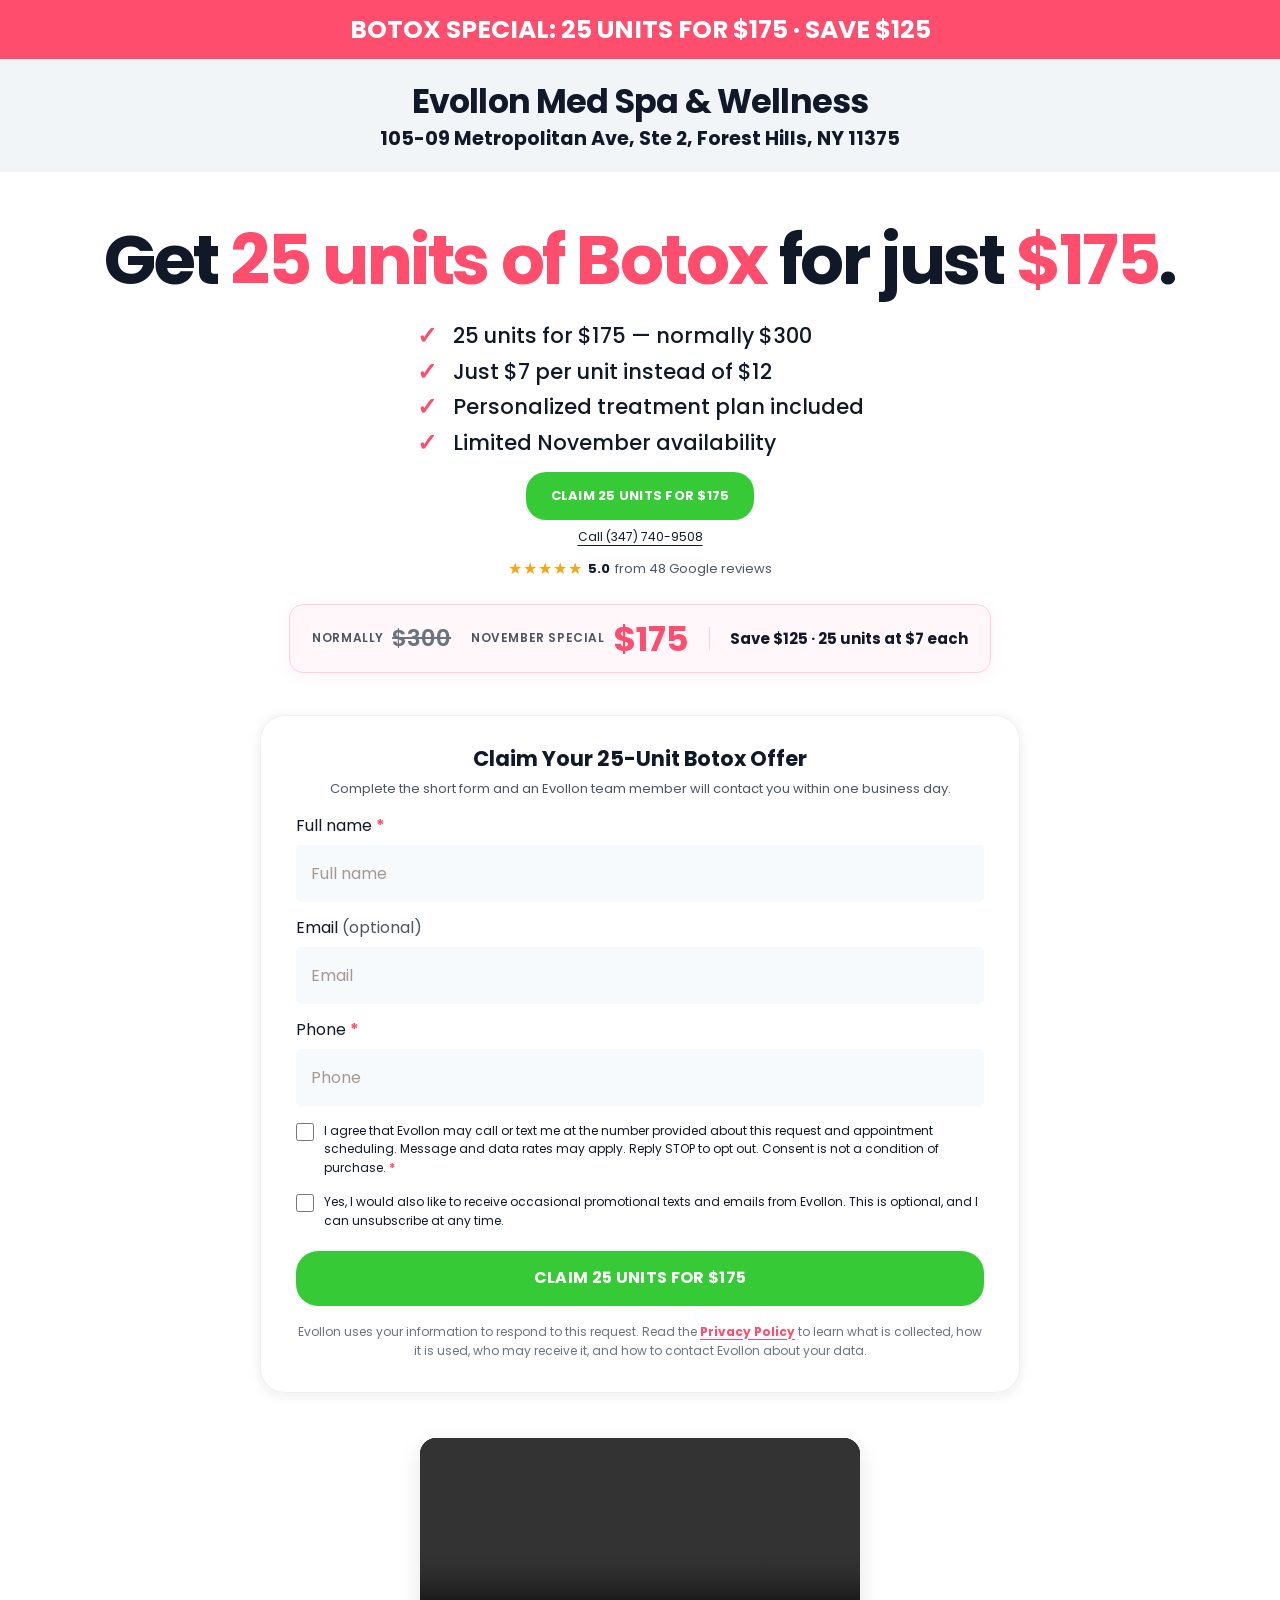
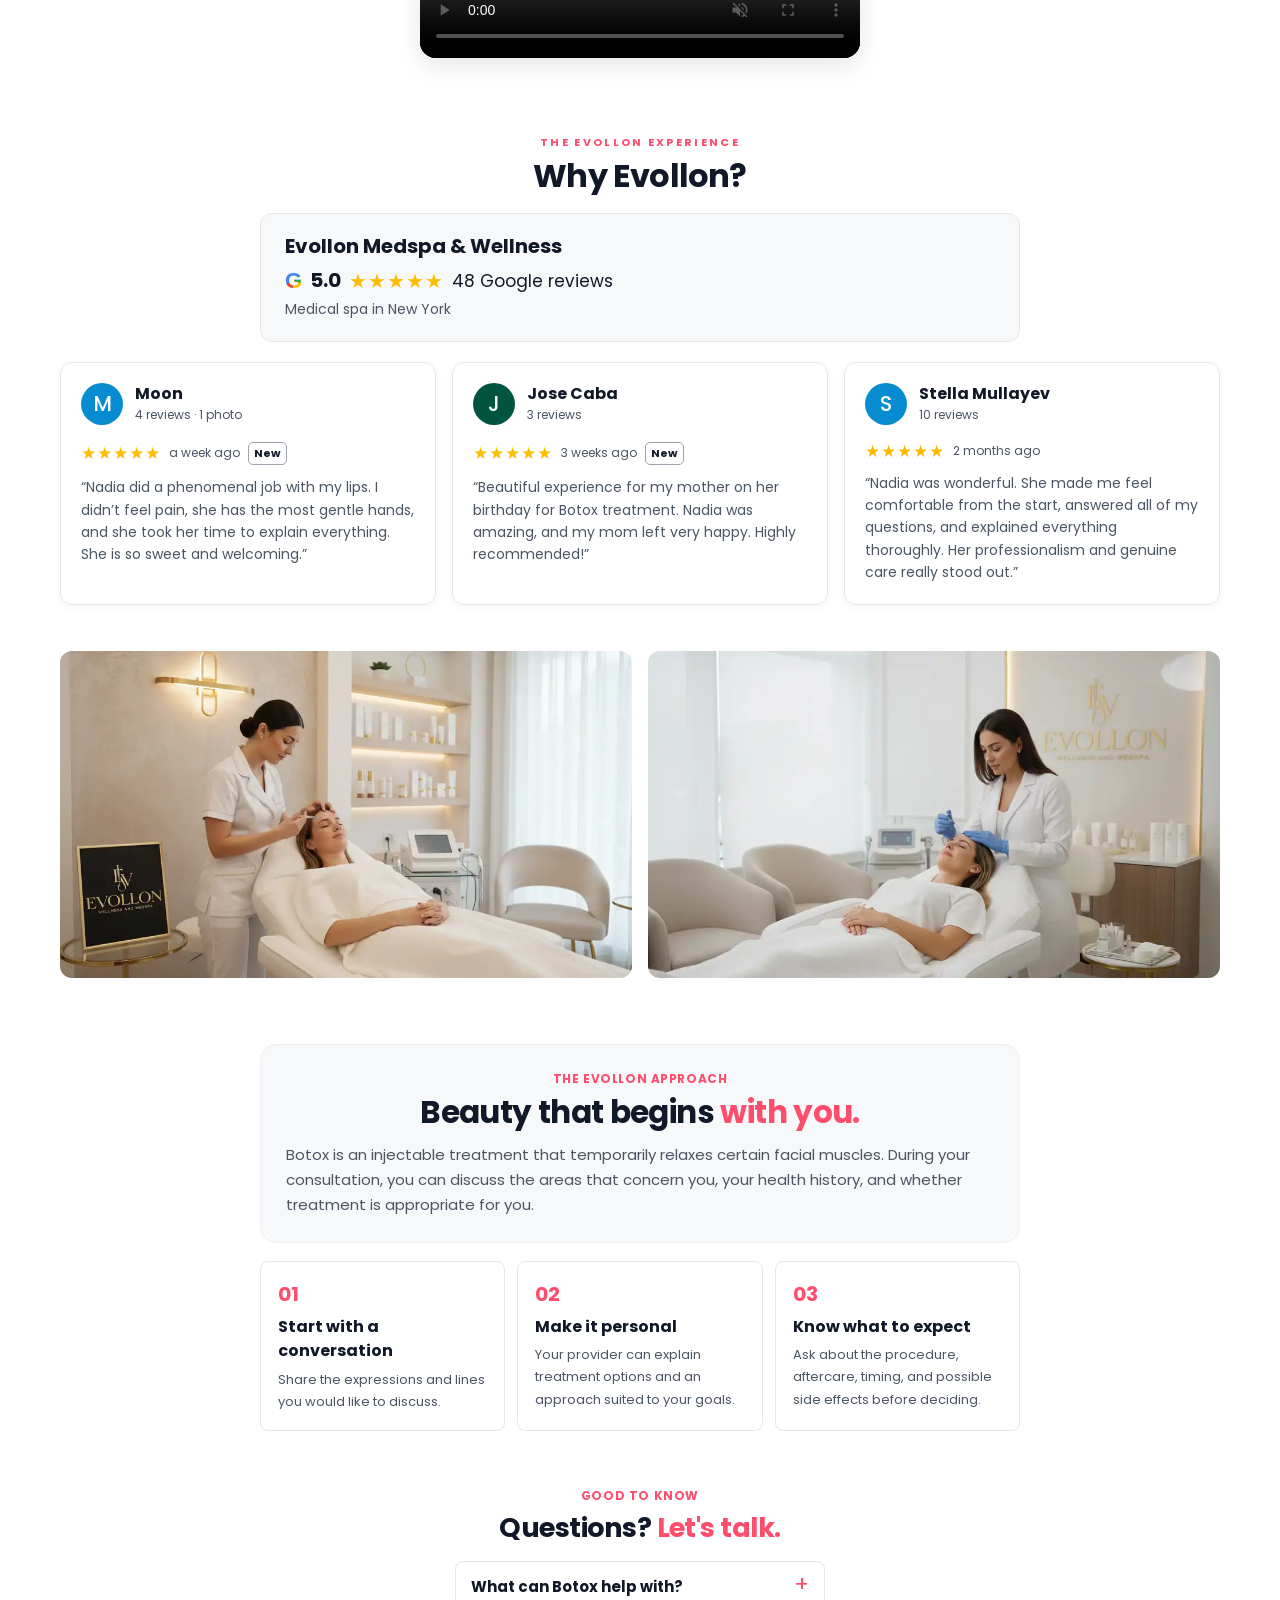
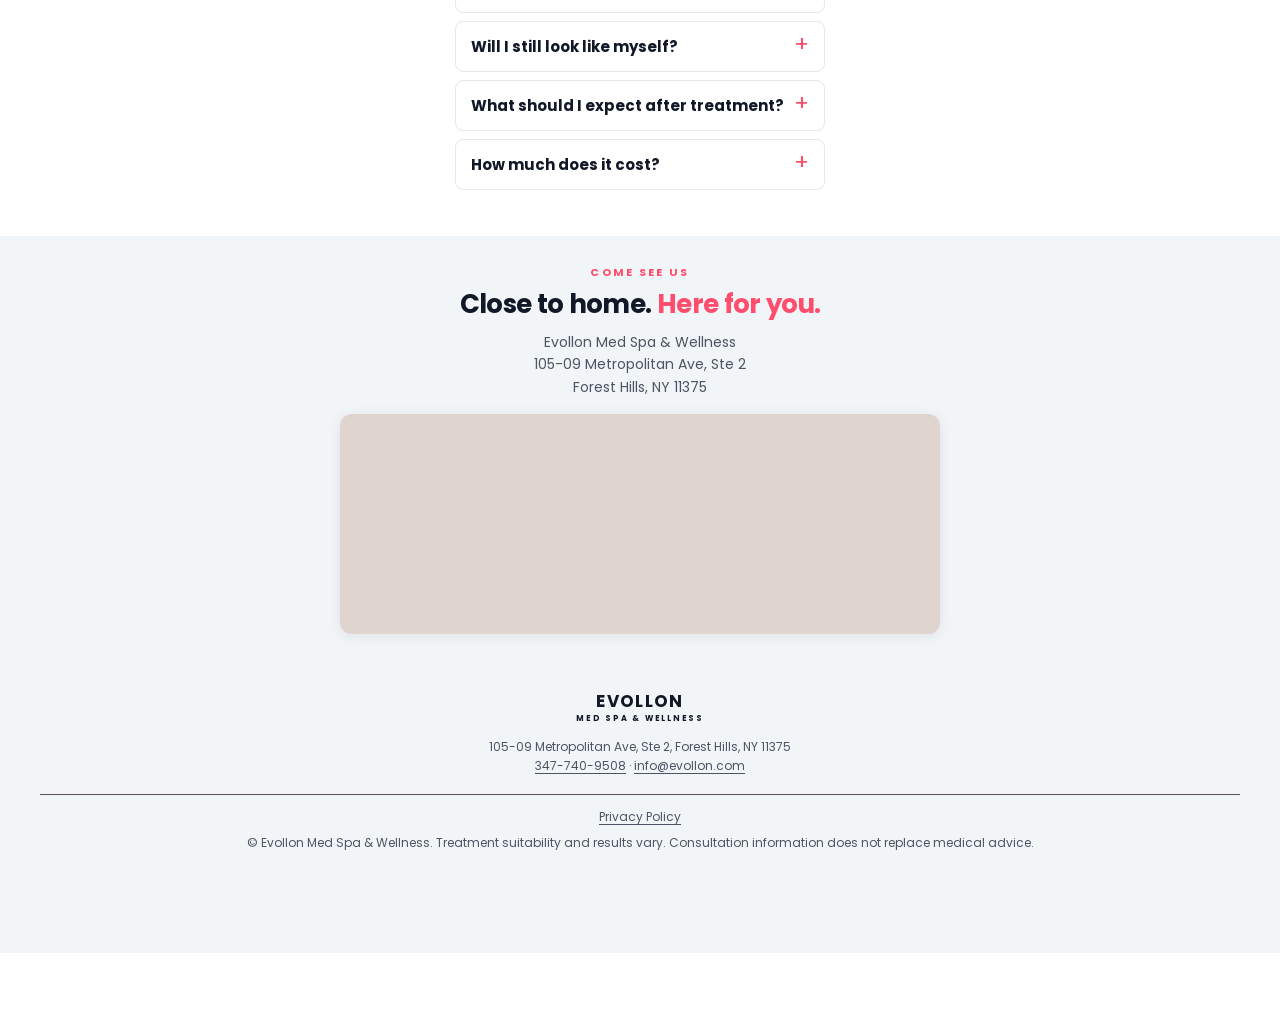
==== commit fbc784c6: "Improve promotional page conversion paths" ====
--- a/index.html
+++ b/index.html
@@ -54,10 +54,11 @@
 <li>Just $7 per unit instead of $12</li>
 <li>Personalized treatment plan included</li>
 <li>Limited November availability</li></ul>
-          <div class="hero-actions botox-hero-actions">
-            <a class="button button-primary" href="#lead-form">Claim 25 Units for $175</a>
+          <div class="hero-actions promo-hero-actions">
+            <a class="button button-primary hero-primary-cta" href="#lead-form">Claim 25 Units for $175</a>
             <a class="text-link" href="tel:+13477409508">Call (347) 740-9508</a>
           </div>
+          <div class="hero-rating" aria-label="5 out of 5 stars from 48 Google reviews"><span aria-hidden="true">★★★★★</span> <strong>5.0</strong> from 48 Google reviews</div>
           <div class="offer-price" aria-label="Botox promotional pricing"><span class="offer-price-was"><small>Normally</small><s>$300</s></span><span class="offer-price-now"><small>November special</small><strong>$175</strong></span><span class="offer-price-save">Save $125 · 25 units at $7 each</span></div>
         </div>
       </div>
@@ -66,7 +67,7 @@
     <section class="content-section wrap" id="about"><div class="section-heading"><div class="eyebrow">THE EVOLLON APPROACH</div><h2>Beauty that begins <em>with you.</em></h2><p>Botox is an injectable treatment that temporarily relaxes certain facial muscles. During your consultation, you can discuss the areas that concern you, your health history, and whether treatment is appropriate for you.</p></div><div class="steps"><article class="step"><span>01</span><h3>Start with a conversation</h3><p>Share the expressions and lines you would like to discuss.</p></article>
 <article class="step"><span>02</span><h3>Make it personal</h3><p>Your provider can explain treatment options and an approach suited to your goals.</p></article>
 <article class="step"><span>03</span><h3>Know what to expect</h3><p>Ask about the procedure, aftercare, timing, and possible side effects before deciding.</p></article></div></section>
-    <section class="consult-section" id="consultation"><div class="wrap consult-grid"><div class="consult-copy"><div class="eyebrow">LET'S TALK</div><h2>Your next step starts <em>here.</em></h2><p>Have a question about Botox? Share your details and Evollon will be in touch.</p><div class="contact-line"><span aria-hidden="true">⌖</span><div><strong>Visit us in Forest Hills</strong><br>105-09 Metropolitan Ave, Ste 2<br>Forest Hills, NY 11375<br><a href="tel:+13477409508">347-740-9508</a> · <a href="mailto:info@evollon.com">info@evollon.com</a></div></div></div><form class="form-card" id="lead-form" name="botox-lead" method="POST" data-netlify="true" aria-label="Ask about Botox"><input type="hidden" name="form-name" value="botox-lead"><input type="hidden" name="treatment" value="Botox"><input type="hidden" name="offer" value="25 units for $175 (normally $300; save $125)"><div class="form-title">Ask about Botox<span>We'll help you take the next step.</span></div><label for="full-name">Full name <span class="required">*</span></label><input id="full-name" name="name" autocomplete="name" required placeholder="Full name"><label for="email">Email <span class="optional">(optional)</span></label><input id="email" name="email" type="email" autocomplete="email" placeholder="Email"><label for="phone">Phone <span class="required">*</span></label><input id="phone" name="phone" type="tel" autocomplete="tel" inputmode="tel" required placeholder="Phone"><label class="consent-option" for="contact-consent"><input id="contact-consent" name="contact-consent" type="checkbox" value="Agreed" required><span>I agree that Evollon may call or text me at the number provided about this request and appointment scheduling. Message and data rates may apply. Reply STOP to opt out. Consent is not a condition of purchase. <span class="required">*</span></span></label><label class="consent-option" for="marketing-consent"><input id="marketing-consent" name="marketing-consent" type="checkbox" value="Agreed"><span>Yes, I would also like to receive occasional promotional texts and emails from Evollon. This is optional, and I can unsubscribe at any time.</span></label><button class="button button-primary submit" type="submit">Claim 25 units for $175</button><p class="form-fine">Evollon uses your information to respond to this request. Read the <a href="https://evollon.com/privacy-policy/" target="_blank" rel="noopener noreferrer">Privacy Policy</a> to learn what is collected, how it is used, who may receive it, and how to contact Evollon about your data.</p><div class="form-result" id="form-result" role="alert" hidden></div></form></div></section>
+    <section class="consult-section" id="consultation"><div class="wrap consult-grid"><div class="consult-copy"><div class="eyebrow">LET'S TALK</div><h2>Your next step starts <em>here.</em></h2><p>Have a question about Botox? Share your details and Evollon will be in touch.</p><div class="contact-line"><span aria-hidden="true">⌖</span><div><strong>Visit us in Forest Hills</strong><br>105-09 Metropolitan Ave, Ste 2<br>Forest Hills, NY 11375<br><a href="tel:+13477409508">347-740-9508</a> · <a href="mailto:info@evollon.com">info@evollon.com</a></div></div></div><form class="form-card" id="lead-form" name="botox-lead" method="POST" data-netlify="true" aria-label="Ask about Botox"><input type="hidden" name="form-name" value="botox-lead"><input type="hidden" name="treatment" value="Botox"><input type="hidden" name="offer" value="25 units for $175 (normally $300; save $125)"><div class="form-title">Claim Your 25-Unit Botox Offer<span>Complete the short form and an Evollon team member will contact you within one business day.</span></div><label for="full-name">Full name <span class="required">*</span></label><input id="full-name" name="name" autocomplete="name" required placeholder="Full name"><label for="email">Email <span class="optional">(optional)</span></label><input id="email" name="email" type="email" autocomplete="email" placeholder="Email"><label for="phone">Phone <span class="required">*</span></label><input id="phone" name="phone" type="tel" autocomplete="tel" inputmode="tel" required placeholder="Phone"><label class="consent-option" for="contact-consent"><input id="contact-consent" name="contact-consent" type="checkbox" value="Agreed" required><span>I agree that Evollon may call or text me at the number provided about this request and appointment scheduling. Message and data rates may apply. Reply STOP to opt out. Consent is not a condition of purchase. <span class="required">*</span></span></label><label class="consent-option" for="marketing-consent"><input id="marketing-consent" name="marketing-consent" type="checkbox" value="Agreed"><span>Yes, I would also like to receive occasional promotional texts and emails from Evollon. This is optional, and I can unsubscribe at any time.</span></label><button class="button button-primary submit" type="submit">Claim 25 units for $175</button><p class="form-fine">Evollon uses your information to respond to this request. Read the <a href="https://evollon.com/privacy-policy/" target="_blank" rel="noopener noreferrer">Privacy Policy</a> to learn what is collected, how it is used, who may receive it, and how to contact Evollon about your data.</p><div class="form-result" id="form-result" role="alert" hidden></div></form></div></section>
 <section class="treatment-video" aria-label="Botox treatment video"><video controls autoplay muted loop playsinline preload="metadata"><source src="assets/evollon-botox.mp4" type="video/mp4">Your browser does not support this video.</video></section>
     <section class="trust-section"><div class="wrap trust-wrap"><div class="trust-heading"><div class="eyebrow">THE EVOLLON EXPERIENCE</div><h2>Why Evollon?</h2><div class="google-profile"><div class="google-profile-top"><strong>Evollon Medspa &amp; Wellness</strong></div><div><span class="google-g" aria-label="Google">G</span><b>5.0</b> <span class="stars" aria-label="5 out of 5 stars">★★★★★</span> <span>48 Google reviews</span></div><small>Medical spa in New York</small></div></div><div class="review-grid"><article class="review-card"><div class="review-head"><span class="review-avatar blue">M</span><div><strong>Moon</strong><small>4 reviews · 1 photo</small></div></div><div class="review-meta"><span class="stars" aria-label="5 out of 5 stars">★★★★★</span><span>a week ago</span><b>New</b></div><p>“Nadia did a phenomenal job with my lips. I didn’t feel pain, she has the most gentle hands, and she took her time to explain everything. She is so sweet and welcoming.”</p></article><article class="review-card"><div class="review-head"><span class="review-avatar green">J</span><div><strong>Jose Caba</strong><small>3 reviews</small></div></div><div class="review-meta"><span class="stars" aria-label="5 out of 5 stars">★★★★★</span><span>3 weeks ago</span><b>New</b></div><p>“Beautiful experience for my mother on her birthday for Botox treatment. Nadia was amazing, and my mom left very happy. Highly recommended!”</p></article><article class="review-card"><div class="review-head"><span class="review-avatar blue">S</span><div><strong>Stella Mullayev</strong><small>10 reviews</small></div></div><div class="review-meta"><span class="stars" aria-label="5 out of 5 stars">★★★★★</span><span>2 months ago</span></div><p>“Nadia was wonderful. She made me feel comfortable from the start, answered all of my questions, and explained everything thoroughly. Her professionalism and genuine care really stood out.”</p></article></div></div></section>
     <section class="evollon-gallery" aria-label="Evollon Med Spa treatment experience"><div class="wrap gallery-wrap"><img src="assets/evollon-treatment.webp" alt="Evollon Med Spa provider providing a facial treatment" width="1100" height="629" loading="lazy"><img src="assets/evollon-wellness.webp" alt="Evollon Med Spa provider attending to a client in a treatment room" width="1100" height="629" loading="lazy"></div></section>
@@ -78,6 +79,6 @@
   </main>
   <footer><div class="wrap footer-inner"><div><span class="wordmark">EVOLLON <small>MED SPA &amp; WELLNESS</small></span><p>105-09 Metropolitan Ave, Ste 2, Forest Hills, NY 11375<br><a href="tel:+13477409508">347-740-9508</a> · <a href="mailto:info@evollon.com">info@evollon.com</a></p></div></div><div class="wrap footer-bottom"><a href="https://evollon.com/privacy-policy/" target="_blank" rel="noopener noreferrer">Privacy Policy</a><br>© Evollon Med Spa &amp; Wellness. Treatment suitability and results vary. Consultation information does not replace medical advice.</div></footer>
   <dialog class="thanks-dialog" id="thanks-dialog" aria-labelledby="thanks-title" aria-describedby="thanks-message"><h2 id="thanks-title">Thanks—your request has been received.</h2><p id="thanks-message">An Evollon team member will call or text you, usually within one business day. For immediate assistance, call <a href="tel:+13477409508">347-740-9508</a>.</p><button class="button button-primary" id="thanks-close" type="button">Close</button></dialog>
-  <div class="sticky-cta is-hidden" id="sticky-cta"><a class="sticky-offer" href="#lead-form"><b>25 Units of Botox for $175</b><small>Normally $300 · Save $125 this November</small></a></div>
+  <div class="sticky-cta is-hidden" id="sticky-cta"><a class="sticky-offer" href="#lead-form"><b>25 Units · $175 — Claim Offer</b><small>Save $125 this November</small></a></div>
 </body>
 </html>
--- a/styles.css
+++ b/styles.css
@@ -120,7 +120,7 @@
 .price-note{max-width:640px;margin:27px auto 0}
 .consult-grid{max-width:760px}
 .form-card{max-width:760px;padding:30px 35px 32px}
-.form-title{display:none}
+.form-title{display:none}body[data-treatment="botox"] .form-title,body[data-treatment="lip-filler"] .form-title,body[data-treatment="hydrodermabrasion"] .form-title{display:block}
 .form-card label{font-size:16px;margin:14px 0 6px}
 .form-card label .required{color:var(--rose-dark);font-weight:700}
 .form-card input{height:57px;font-size:16px}
@@ -174,7 +174,7 @@
 body[data-treatment="aesthetics"] .aesthetics-hero .hero-copy{padding-bottom:34px}
 body[data-treatment="aesthetics"] .announcement{white-space:normal}
 body[data-treatment="aesthetics"] .aesthetics-hero .hero-actions{justify-content:center;margin-top:26px}
-.botox-hero-actions{flex-direction:column;justify-content:center;gap:8px;margin:0 0 24px}.botox-hero-actions .text-link{font-size:12px}
+.promo-hero-actions{flex-direction:column;justify-content:center;gap:8px;margin:0 0 10px}.promo-hero-actions .text-link{font-size:12px}.hero-rating{display:flex;justify-content:center;align-items:center;gap:5px;margin:0 0 22px;color:var(--muted);font-size:13px}.hero-rating span{color:#f3a712;letter-spacing:1px;font-size:16px}.hero-rating strong{color:var(--ink)}
 body[data-treatment="aesthetics"] .aesthetics-hero .button{min-width:270px}
 body[data-treatment="aesthetics"] .button-call{background:#111827;border-color:#111827;color:#fff}
 body[data-treatment="aesthetics"] .button-call:hover{background:#263044;border-color:#263044}
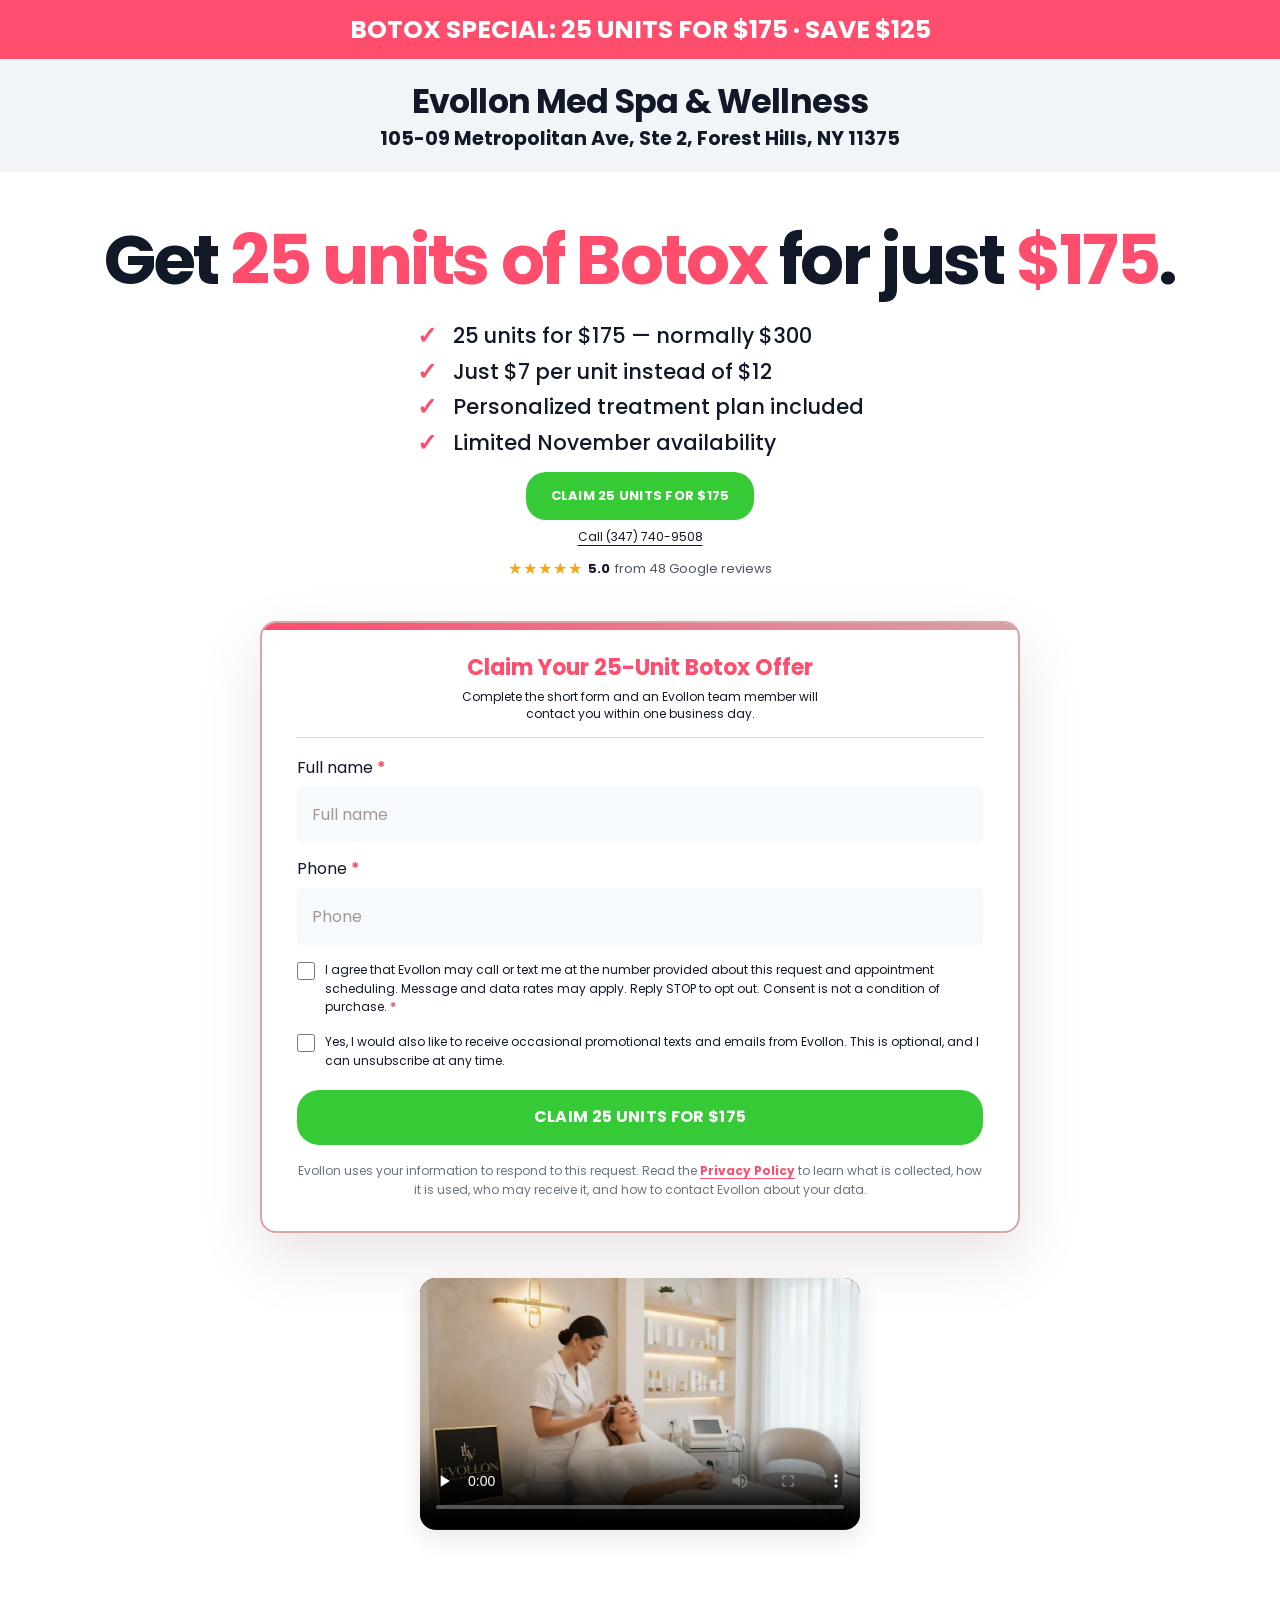
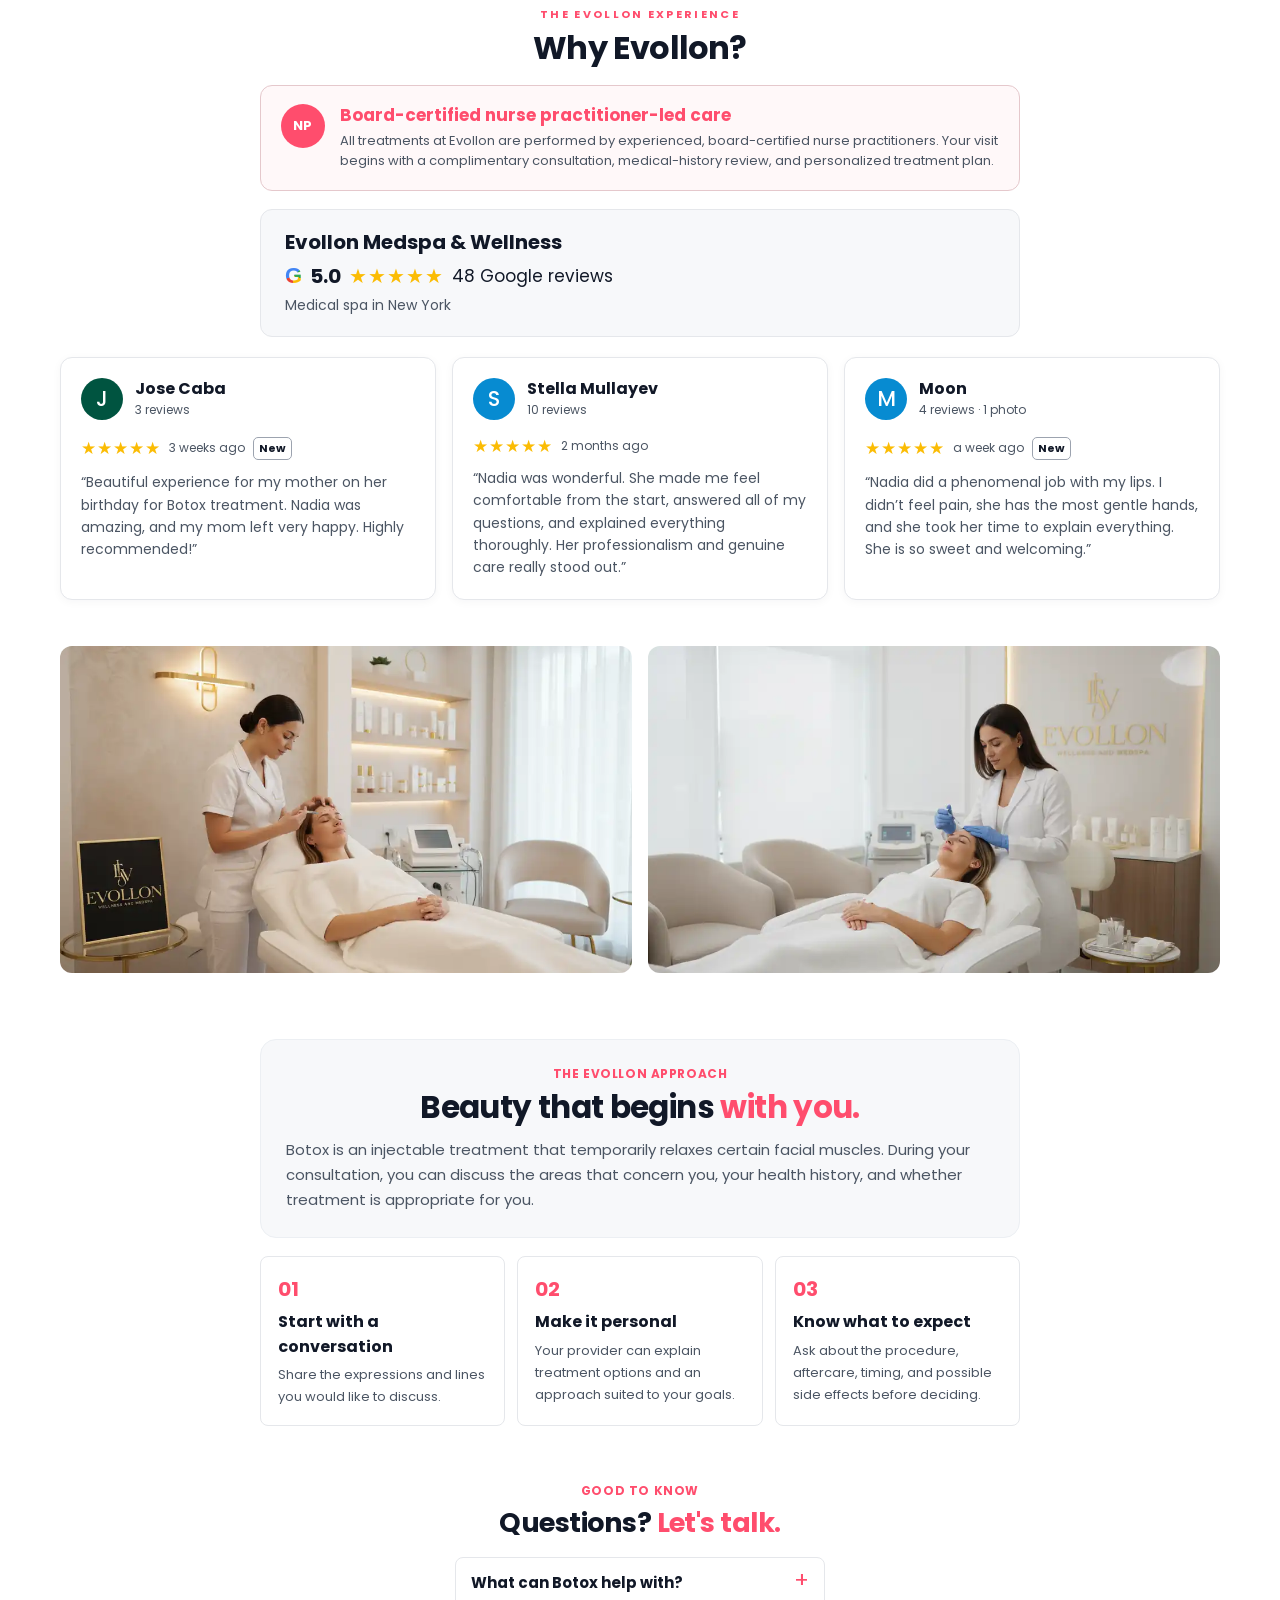
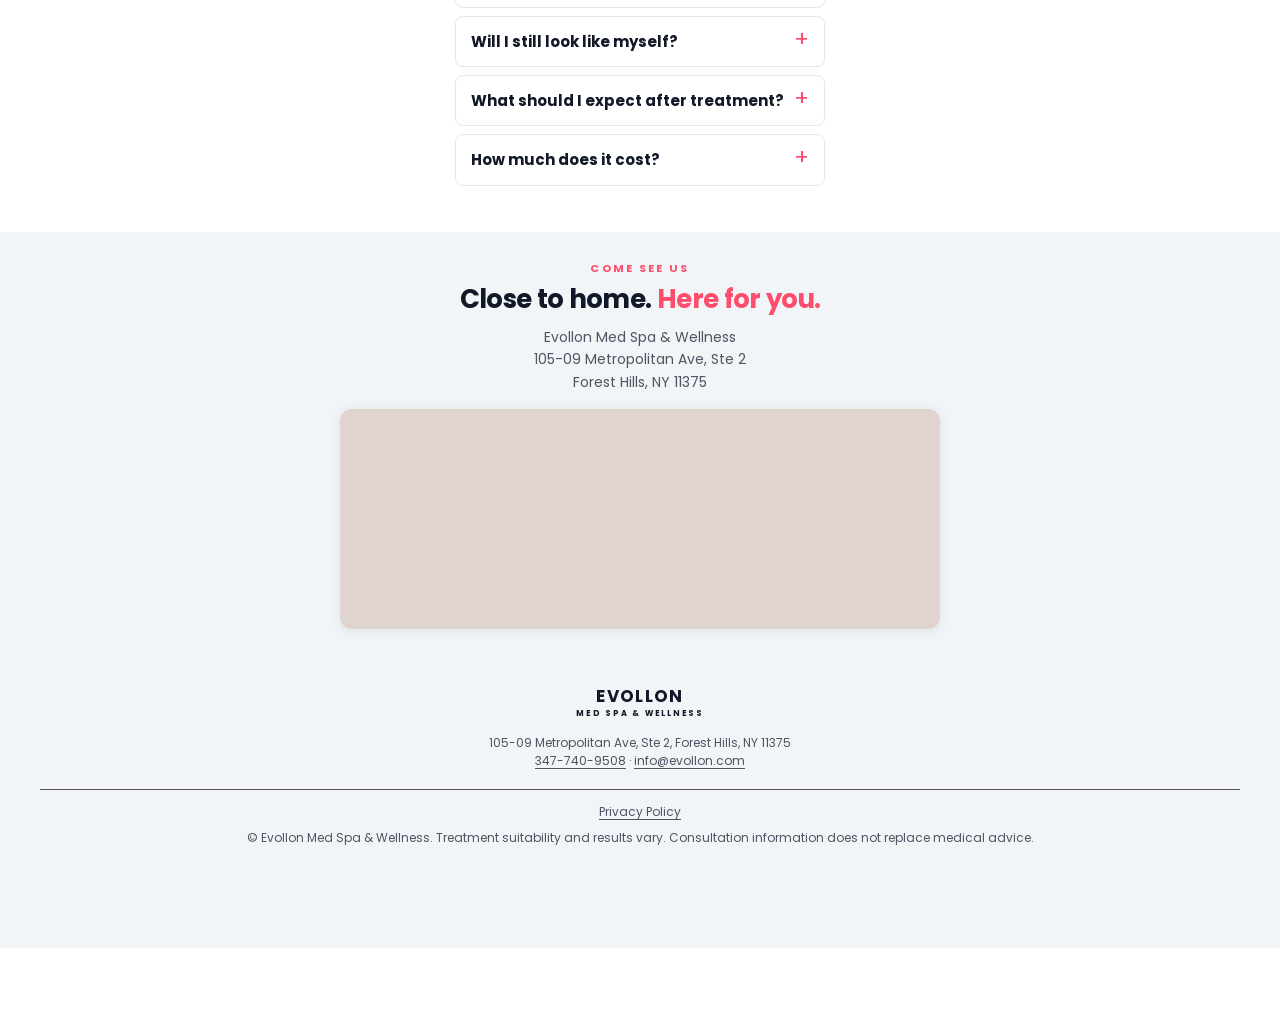
==== commit 04f45a8b: "Refine Botox conversion experience" ====
--- a/index.html
+++ b/index.html
@@ -58,8 +58,7 @@
             <a class="button button-primary hero-primary-cta" href="#lead-form">Claim 25 Units for $175</a>
             <a class="text-link" href="tel:+13477409508">Call (347) 740-9508</a>
           </div>
-          <div class="hero-rating" aria-label="5 out of 5 stars from 48 Google reviews"><span aria-hidden="true">★★★★★</span> <strong>5.0</strong> from 48 Google reviews</div>
-          <div class="offer-price" aria-label="Botox promotional pricing"><span class="offer-price-was"><small>Normally</small><s>$300</s></span><span class="offer-price-now"><small>November special</small><strong>$175</strong></span><span class="offer-price-save">Save $125 · 25 units at $7 each</span></div>
+          <a class="hero-rating" href="https://share.google/HnI1fnu7e6fAURrqr" target="_blank" rel="noopener noreferrer" aria-label="Read Evollon’s 5 out of 5 rating from 48 reviews on Google"><span aria-hidden="true">★★★★★</span> <strong>5.0</strong> from 48 Google reviews</a>
         </div>
       </div>
     </section>
@@ -67,9 +66,9 @@
     <section class="content-section wrap" id="about"><div class="section-heading"><div class="eyebrow">THE EVOLLON APPROACH</div><h2>Beauty that begins <em>with you.</em></h2><p>Botox is an injectable treatment that temporarily relaxes certain facial muscles. During your consultation, you can discuss the areas that concern you, your health history, and whether treatment is appropriate for you.</p></div><div class="steps"><article class="step"><span>01</span><h3>Start with a conversation</h3><p>Share the expressions and lines you would like to discuss.</p></article>
 <article class="step"><span>02</span><h3>Make it personal</h3><p>Your provider can explain treatment options and an approach suited to your goals.</p></article>
 <article class="step"><span>03</span><h3>Know what to expect</h3><p>Ask about the procedure, aftercare, timing, and possible side effects before deciding.</p></article></div></section>
-    <section class="consult-section" id="consultation"><div class="wrap consult-grid"><div class="consult-copy"><div class="eyebrow">LET'S TALK</div><h2>Your next step starts <em>here.</em></h2><p>Have a question about Botox? Share your details and Evollon will be in touch.</p><div class="contact-line"><span aria-hidden="true">⌖</span><div><strong>Visit us in Forest Hills</strong><br>105-09 Metropolitan Ave, Ste 2<br>Forest Hills, NY 11375<br><a href="tel:+13477409508">347-740-9508</a> · <a href="mailto:info@evollon.com">info@evollon.com</a></div></div></div><form class="form-card" id="lead-form" name="botox-lead" method="POST" data-netlify="true" aria-label="Ask about Botox"><input type="hidden" name="form-name" value="botox-lead"><input type="hidden" name="treatment" value="Botox"><input type="hidden" name="offer" value="25 units for $175 (normally $300; save $125)"><div class="form-title">Claim Your 25-Unit Botox Offer<span>Complete the short form and an Evollon team member will contact you within one business day.</span></div><label for="full-name">Full name <span class="required">*</span></label><input id="full-name" name="name" autocomplete="name" required placeholder="Full name"><label for="email">Email <span class="optional">(optional)</span></label><input id="email" name="email" type="email" autocomplete="email" placeholder="Email"><label for="phone">Phone <span class="required">*</span></label><input id="phone" name="phone" type="tel" autocomplete="tel" inputmode="tel" required placeholder="Phone"><label class="consent-option" for="contact-consent"><input id="contact-consent" name="contact-consent" type="checkbox" value="Agreed" required><span>I agree that Evollon may call or text me at the number provided about this request and appointment scheduling. Message and data rates may apply. Reply STOP to opt out. Consent is not a condition of purchase. <span class="required">*</span></span></label><label class="consent-option" for="marketing-consent"><input id="marketing-consent" name="marketing-consent" type="checkbox" value="Agreed"><span>Yes, I would also like to receive occasional promotional texts and emails from Evollon. This is optional, and I can unsubscribe at any time.</span></label><button class="button button-primary submit" type="submit">Claim 25 units for $175</button><p class="form-fine">Evollon uses your information to respond to this request. Read the <a href="https://evollon.com/privacy-policy/" target="_blank" rel="noopener noreferrer">Privacy Policy</a> to learn what is collected, how it is used, who may receive it, and how to contact Evollon about your data.</p><div class="form-result" id="form-result" role="alert" hidden></div></form></div></section>
-<section class="treatment-video" aria-label="Botox treatment video"><video controls autoplay muted loop playsinline preload="metadata"><source src="assets/evollon-botox.mp4" type="video/mp4">Your browser does not support this video.</video></section>
-    <section class="trust-section"><div class="wrap trust-wrap"><div class="trust-heading"><div class="eyebrow">THE EVOLLON EXPERIENCE</div><h2>Why Evollon?</h2><div class="google-profile"><div class="google-profile-top"><strong>Evollon Medspa &amp; Wellness</strong></div><div><span class="google-g" aria-label="Google">G</span><b>5.0</b> <span class="stars" aria-label="5 out of 5 stars">★★★★★</span> <span>48 Google reviews</span></div><small>Medical spa in New York</small></div></div><div class="review-grid"><article class="review-card"><div class="review-head"><span class="review-avatar blue">M</span><div><strong>Moon</strong><small>4 reviews · 1 photo</small></div></div><div class="review-meta"><span class="stars" aria-label="5 out of 5 stars">★★★★★</span><span>a week ago</span><b>New</b></div><p>“Nadia did a phenomenal job with my lips. I didn’t feel pain, she has the most gentle hands, and she took her time to explain everything. She is so sweet and welcoming.”</p></article><article class="review-card"><div class="review-head"><span class="review-avatar green">J</span><div><strong>Jose Caba</strong><small>3 reviews</small></div></div><div class="review-meta"><span class="stars" aria-label="5 out of 5 stars">★★★★★</span><span>3 weeks ago</span><b>New</b></div><p>“Beautiful experience for my mother on her birthday for Botox treatment. Nadia was amazing, and my mom left very happy. Highly recommended!”</p></article><article class="review-card"><div class="review-head"><span class="review-avatar blue">S</span><div><strong>Stella Mullayev</strong><small>10 reviews</small></div></div><div class="review-meta"><span class="stars" aria-label="5 out of 5 stars">★★★★★</span><span>2 months ago</span></div><p>“Nadia was wonderful. She made me feel comfortable from the start, answered all of my questions, and explained everything thoroughly. Her professionalism and genuine care really stood out.”</p></article></div></div></section>
+    <section class="consult-section" id="consultation"><div class="wrap consult-grid"><div class="consult-copy"><div class="eyebrow">LET'S TALK</div><h2>Your next step starts <em>here.</em></h2><p>Have a question about Botox? Share your details and Evollon will be in touch.</p><div class="contact-line"><span aria-hidden="true">⌖</span><div><strong>Visit us in Forest Hills</strong><br>105-09 Metropolitan Ave, Ste 2<br>Forest Hills, NY 11375<br><a href="tel:+13477409508">347-740-9508</a> · <a href="mailto:info@evollon.com">info@evollon.com</a></div></div></div><form class="form-card" id="lead-form" name="botox-lead" method="POST" data-netlify="true" aria-label="Ask about Botox"><input type="hidden" name="form-name" value="botox-lead"><input type="hidden" name="treatment" value="Botox"><input type="hidden" name="offer" value="25 units for $175 (normally $300; save $125)"><div class="form-title">Claim Your 25-Unit Botox Offer<span>Complete the short form and an Evollon team member will contact you within one business day.</span></div><label for="full-name">Full name <span class="required">*</span></label><input id="full-name" name="name" autocomplete="name" required placeholder="Full name"><label for="phone">Phone <span class="required">*</span></label><input id="phone" name="phone" type="tel" autocomplete="tel" inputmode="tel" required placeholder="Phone"><label class="consent-option" for="contact-consent"><input id="contact-consent" name="contact-consent" type="checkbox" value="Agreed" required><span>I agree that Evollon may call or text me at the number provided about this request and appointment scheduling. Message and data rates may apply. Reply STOP to opt out. Consent is not a condition of purchase. <span class="required">*</span></span></label><label class="consent-option" for="marketing-consent"><input id="marketing-consent" name="marketing-consent" type="checkbox" value="Agreed"><span>Yes, I would also like to receive occasional promotional texts and emails from Evollon. This is optional, and I can unsubscribe at any time.</span></label><button class="button button-primary submit" type="submit">Claim 25 units for $175</button><p class="form-fine">Evollon uses your information to respond to this request. Read the <a href="https://evollon.com/privacy-policy/" target="_blank" rel="noopener noreferrer">Privacy Policy</a> to learn what is collected, how it is used, who may receive it, and how to contact Evollon about your data.</p><div class="form-result" id="form-result" role="alert" hidden></div></form></div></section>
+<section class="treatment-video" aria-label="Botox treatment video"><video controls playsinline preload="none" poster="assets/evollon-treatment.webp"><source src="assets/evollon-botox.mp4" type="video/mp4">Your browser does not support this video.</video></section>
+    <section class="trust-section"><div class="wrap trust-wrap"><div class="trust-heading"><div class="eyebrow">THE EVOLLON EXPERIENCE</div><h2>Why Evollon?</h2><div class="provider-trust"><div class="provider-trust-icon" aria-hidden="true">NP</div><div><strong>Board-certified nurse practitioner-led care</strong><p>All treatments at Evollon are performed by experienced, board-certified nurse practitioners. Your visit begins with a complimentary consultation, medical-history review, and personalized treatment plan.</p></div></div><div class="google-profile"><div class="google-profile-top"><strong>Evollon Medspa &amp; Wellness</strong></div><div><span class="google-g" aria-label="Google">G</span><b>5.0</b> <span class="stars" aria-label="5 out of 5 stars">★★★★★</span> <span>48 Google reviews</span></div><small>Medical spa in New York</small></div></div><div class="review-grid"><article class="review-card"><div class="review-head"><span class="review-avatar green">J</span><div><strong>Jose Caba</strong><small>3 reviews</small></div></div><div class="review-meta"><span class="stars" aria-label="5 out of 5 stars">★★★★★</span><span>3 weeks ago</span><b>New</b></div><p>“Beautiful experience for my mother on her birthday for Botox treatment. Nadia was amazing, and my mom left very happy. Highly recommended!”</p></article><article class="review-card"><div class="review-head"><span class="review-avatar blue">S</span><div><strong>Stella Mullayev</strong><small>10 reviews</small></div></div><div class="review-meta"><span class="stars" aria-label="5 out of 5 stars">★★★★★</span><span>2 months ago</span></div><p>“Nadia was wonderful. She made me feel comfortable from the start, answered all of my questions, and explained everything thoroughly. Her professionalism and genuine care really stood out.”</p></article><article class="review-card"><div class="review-head"><span class="review-avatar blue">M</span><div><strong>Moon</strong><small>4 reviews · 1 photo</small></div></div><div class="review-meta"><span class="stars" aria-label="5 out of 5 stars">★★★★★</span><span>a week ago</span><b>New</b></div><p>“Nadia did a phenomenal job with my lips. I didn’t feel pain, she has the most gentle hands, and she took her time to explain everything. She is so sweet and welcoming.”</p></article></div></div></section>
     <section class="evollon-gallery" aria-label="Evollon Med Spa treatment experience"><div class="wrap gallery-wrap"><img src="assets/evollon-treatment.webp" alt="Evollon Med Spa provider providing a facial treatment" width="1100" height="629" loading="lazy"><img src="assets/evollon-wellness.webp" alt="Evollon Med Spa provider attending to a client in a treatment room" width="1100" height="629" loading="lazy"></div></section>
     <section class="faq-section wrap"><div class="section-heading"><div class="eyebrow">GOOD TO KNOW</div><h2>Questions? <em>Let's talk.</em></h2></div><div class="faq-list"><details><summary>What can Botox help with?</summary><div class="answer">Botox can help soften some facial lines and wrinkles for a limited time. At your visit, your provider will talk with you about the areas you want to treat.</div></details>
 <details><summary>Will I still look like myself?</summary><div class="answer">That is up to you and your provider. Tell them how much movement you want to keep. Your results may be different from someone else’s.</div></details>
--- a/styles.css
+++ b/styles.css
@@ -202,3 +202,29 @@
 .related-links{display:flex;justify-content:flex-end;flex-wrap:wrap;gap:10px}
 @media(max-width:800px){.service-grid{grid-template-columns:repeat(2,minmax(0,1fr))}}
 @media(max-width:700px){body[data-treatment="aesthetics"] .aesthetics-hero .hero-copy{padding-bottom:29px}.aesthetics-services{padding:42px 16px}.aesthetics-services .section-heading h2{font-size:30px}.aesthetics-services .section-heading p{text-align:left}.service-grid{grid-template-columns:1fr;margin-top:24px}.service-card{padding:19px}body[data-treatment="aesthetics"] .review-grid{grid-template-columns:1fr}.related-links{justify-content:center}}
+
+/* Stronger conversion-form emphasis on promotional landing pages */
+body[data-treatment="botox"] .form-card,
+body[data-treatment="lip-filler"] .form-card,
+body[data-treatment="hydrodermabrasion"] .form-card{position:relative;overflow:hidden;border:2px solid #d9a4aa;border-radius:16px;box-shadow:0 24px 60px #6f454b26;background:#fff}
+body[data-treatment="botox"] .form-card::before,
+body[data-treatment="lip-filler"] .form-card::before,
+body[data-treatment="hydrodermabrasion"] .form-card::before{content:"";position:absolute;inset:0 0 auto;height:7px;background:linear-gradient(90deg,var(--rose-dark),#d7a0a7)}
+body[data-treatment="botox"] .form-title,
+body[data-treatment="lip-filler"] .form-title,
+body[data-treatment="hydrodermabrasion"] .form-title{color:var(--rose-dark);font-size:25px;line-height:1.18;padding:5px 0 20px;border-bottom:1px solid #ead6d8;margin-bottom:24px}
+body[data-treatment="botox"] .form-title span,
+body[data-treatment="lip-filler"] .form-title span,
+body[data-treatment="hydrodermabrasion"] .form-title span{max-width:390px;margin:10px auto 0;color:var(--ink);line-height:1.55}
+@media(max-width:700px){body[data-treatment="botox"] .form-card,body[data-treatment="lip-filler"] .form-card,body[data-treatment="hydrodermabrasion"] .form-card{border-radius:13px;box-shadow:0 16px 40px #6f454b22}body[data-treatment="botox"] .form-title,body[data-treatment="lip-filler"] .form-title,body[data-treatment="hydrodermabrasion"] .form-title{font-size:22px;padding-top:7px}}
+
+/* Botox-page conversion refinements */
+body[data-treatment="botox"] .hero-rating{text-decoration:none;width:fit-content;margin-left:auto;margin-right:auto}
+body[data-treatment="botox"] .hero-rating:hover{text-decoration:underline;text-underline-offset:3px}
+body[data-treatment="botox"] .form-title{font-size:22px;padding:2px 0 14px;margin-bottom:18px}
+body[data-treatment="botox"] .form-title span{font-size:12px;line-height:1.45;margin-top:7px}
+.provider-trust{display:flex;align-items:flex-start;gap:15px;margin:0 0 18px;padding:18px 20px;border:1px solid #e5c8cc;border-radius:12px;background:#fff8f9;text-align:left}
+.provider-trust-icon{display:grid;place-items:center;flex:0 0 44px;height:44px;border-radius:50%;background:var(--rose-dark);color:#fff;font-size:13px;font-weight:700;letter-spacing:.06em}
+.provider-trust strong{display:block;color:var(--rose-dark);font-size:17px;line-height:1.3}
+.provider-trust p{margin:5px 0 0;color:var(--muted);font-size:13px;line-height:1.55}
+@media(max-width:700px){body[data-treatment="botox"] .form-title{font-size:20px;padding:0 0 12px;margin-bottom:15px}body[data-treatment="botox"] .form-title span{font-size:11px}.provider-trust{padding:15px;gap:12px}.provider-trust-icon{flex-basis:38px;height:38px;font-size:11px}.provider-trust strong{font-size:15px}.provider-trust p{font-size:12px}}
